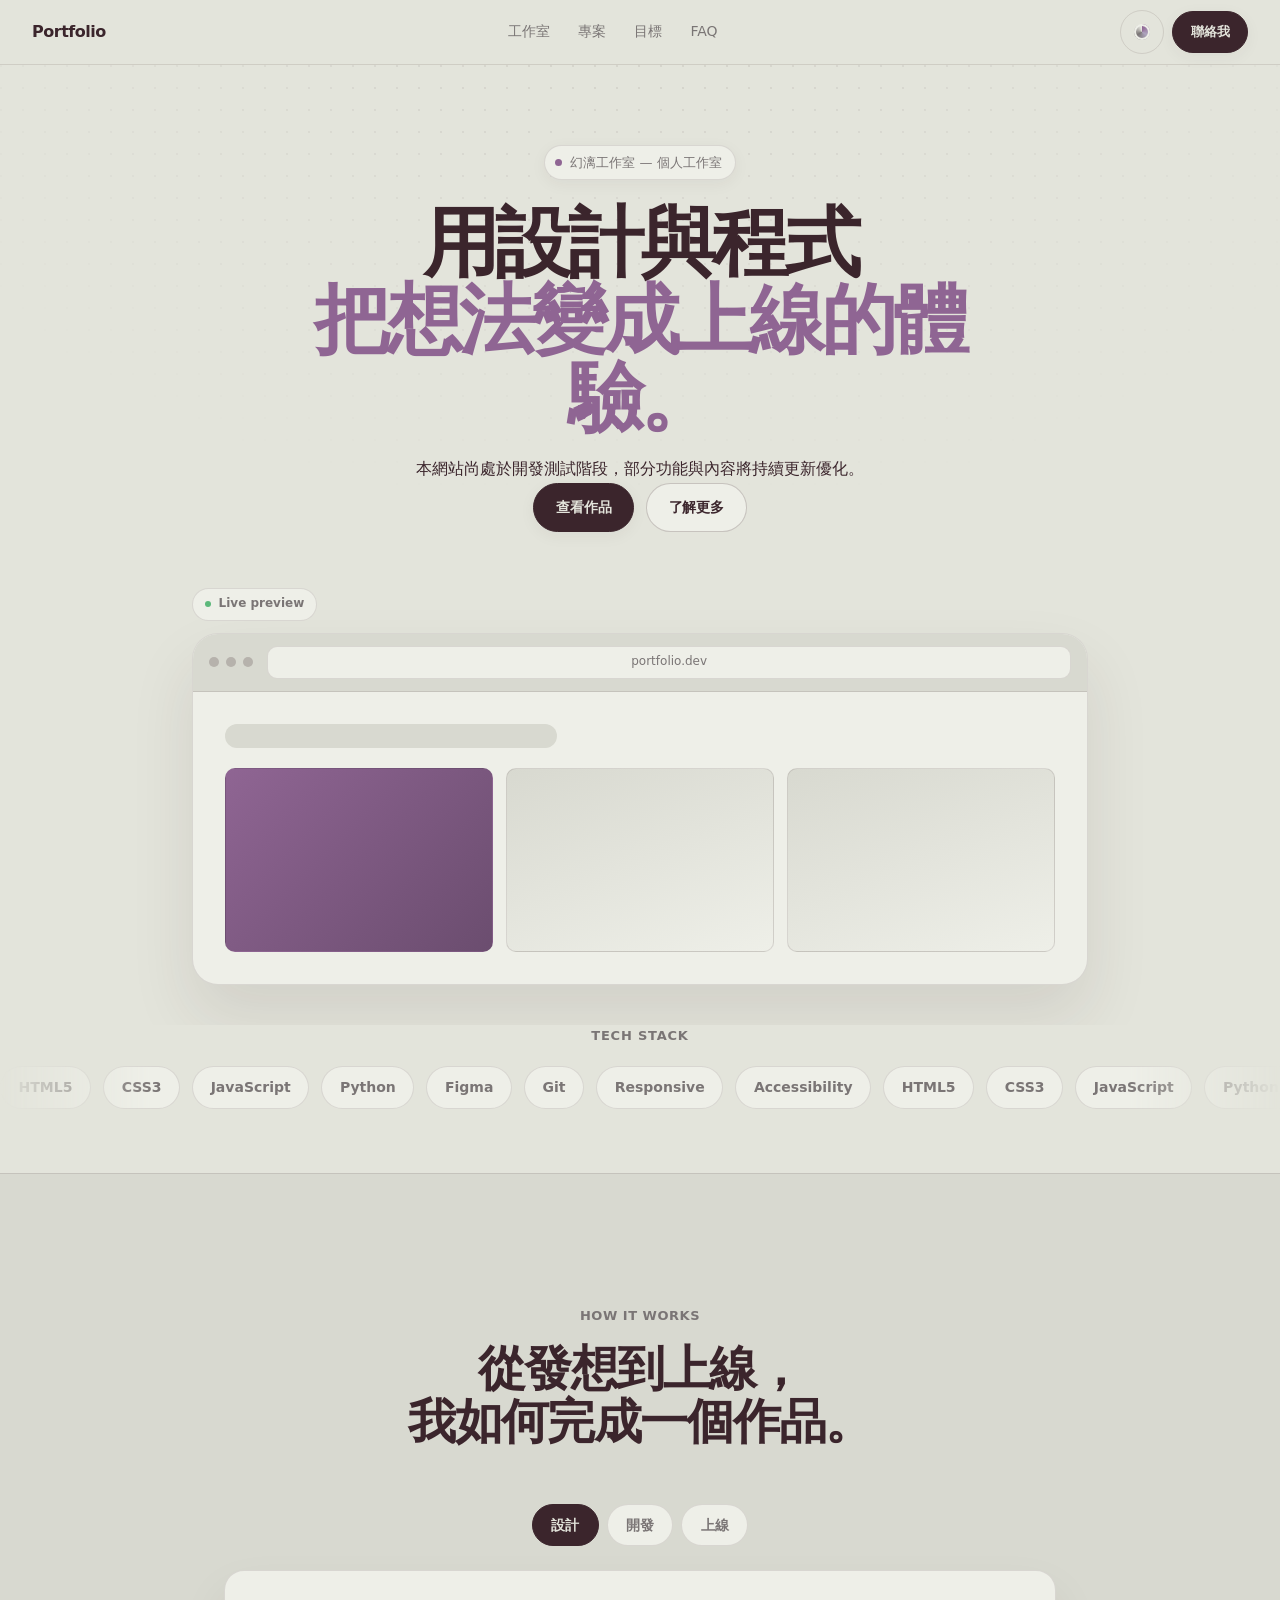
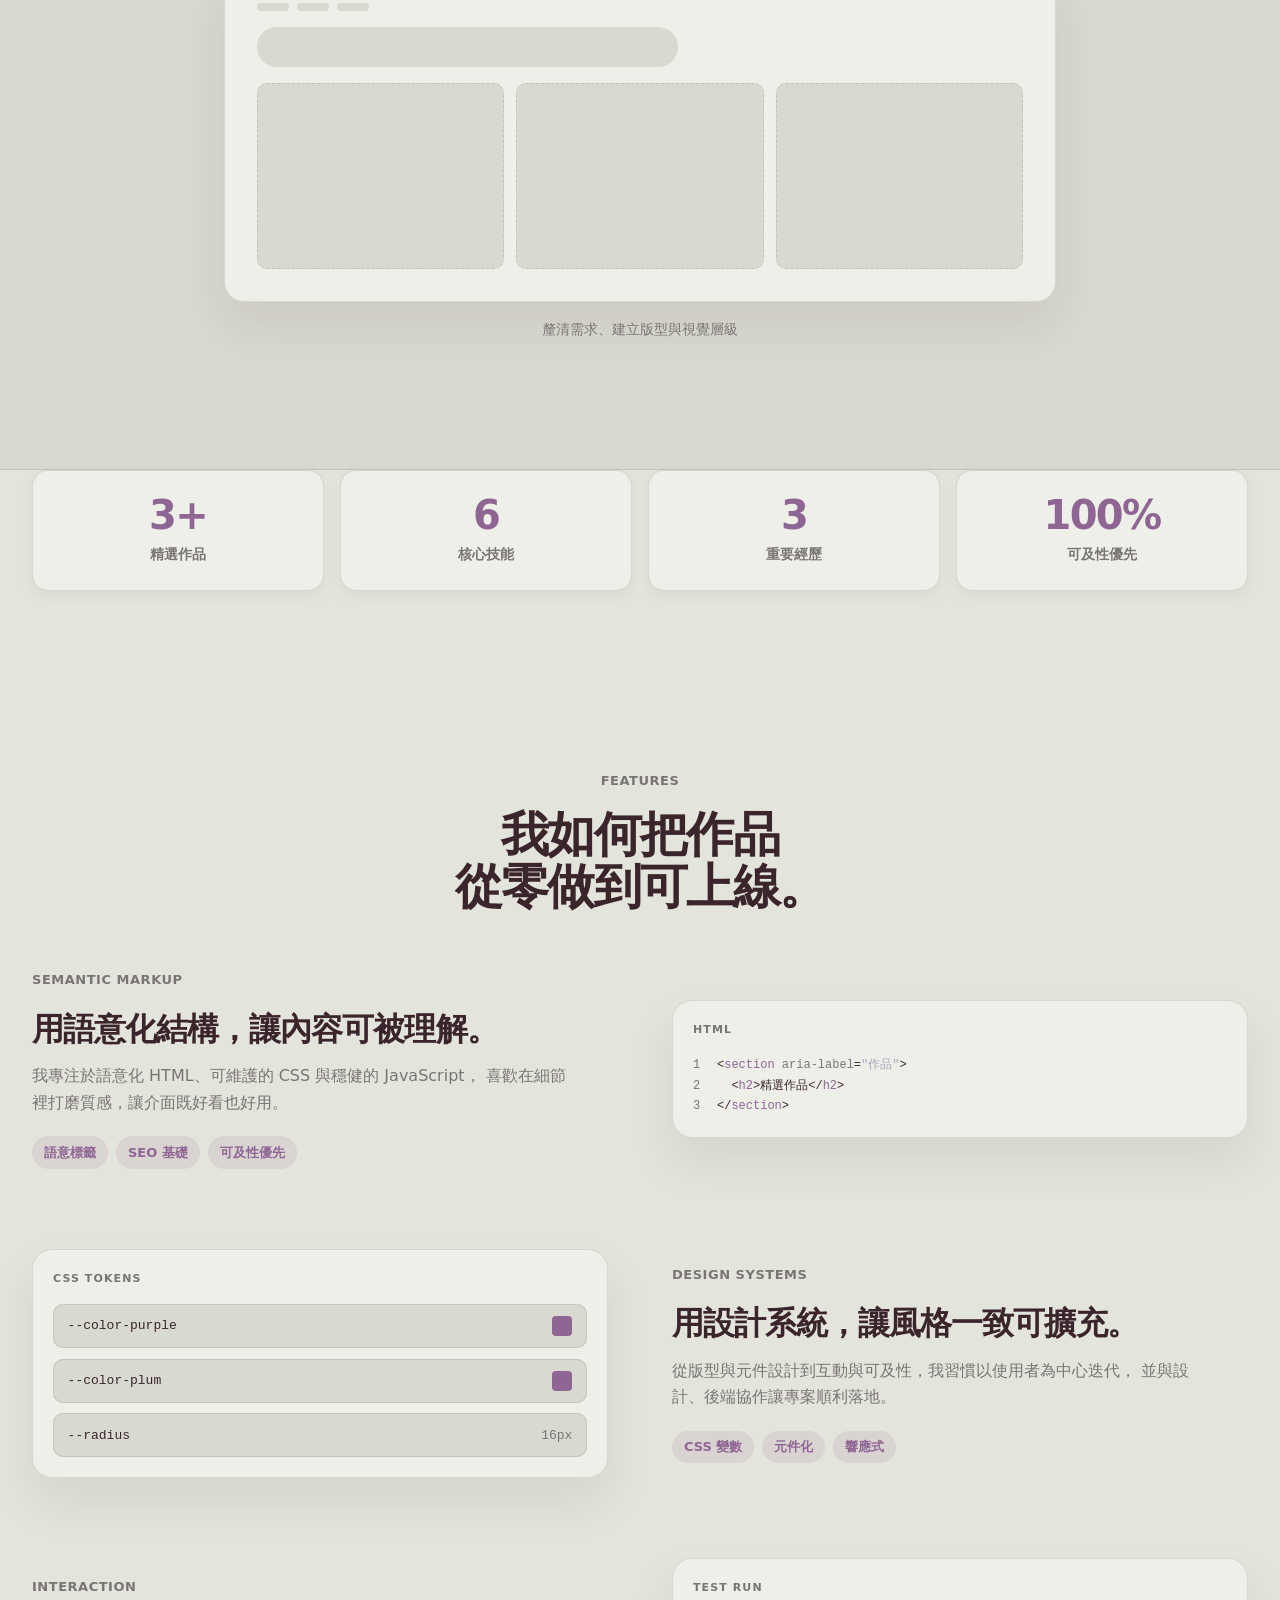
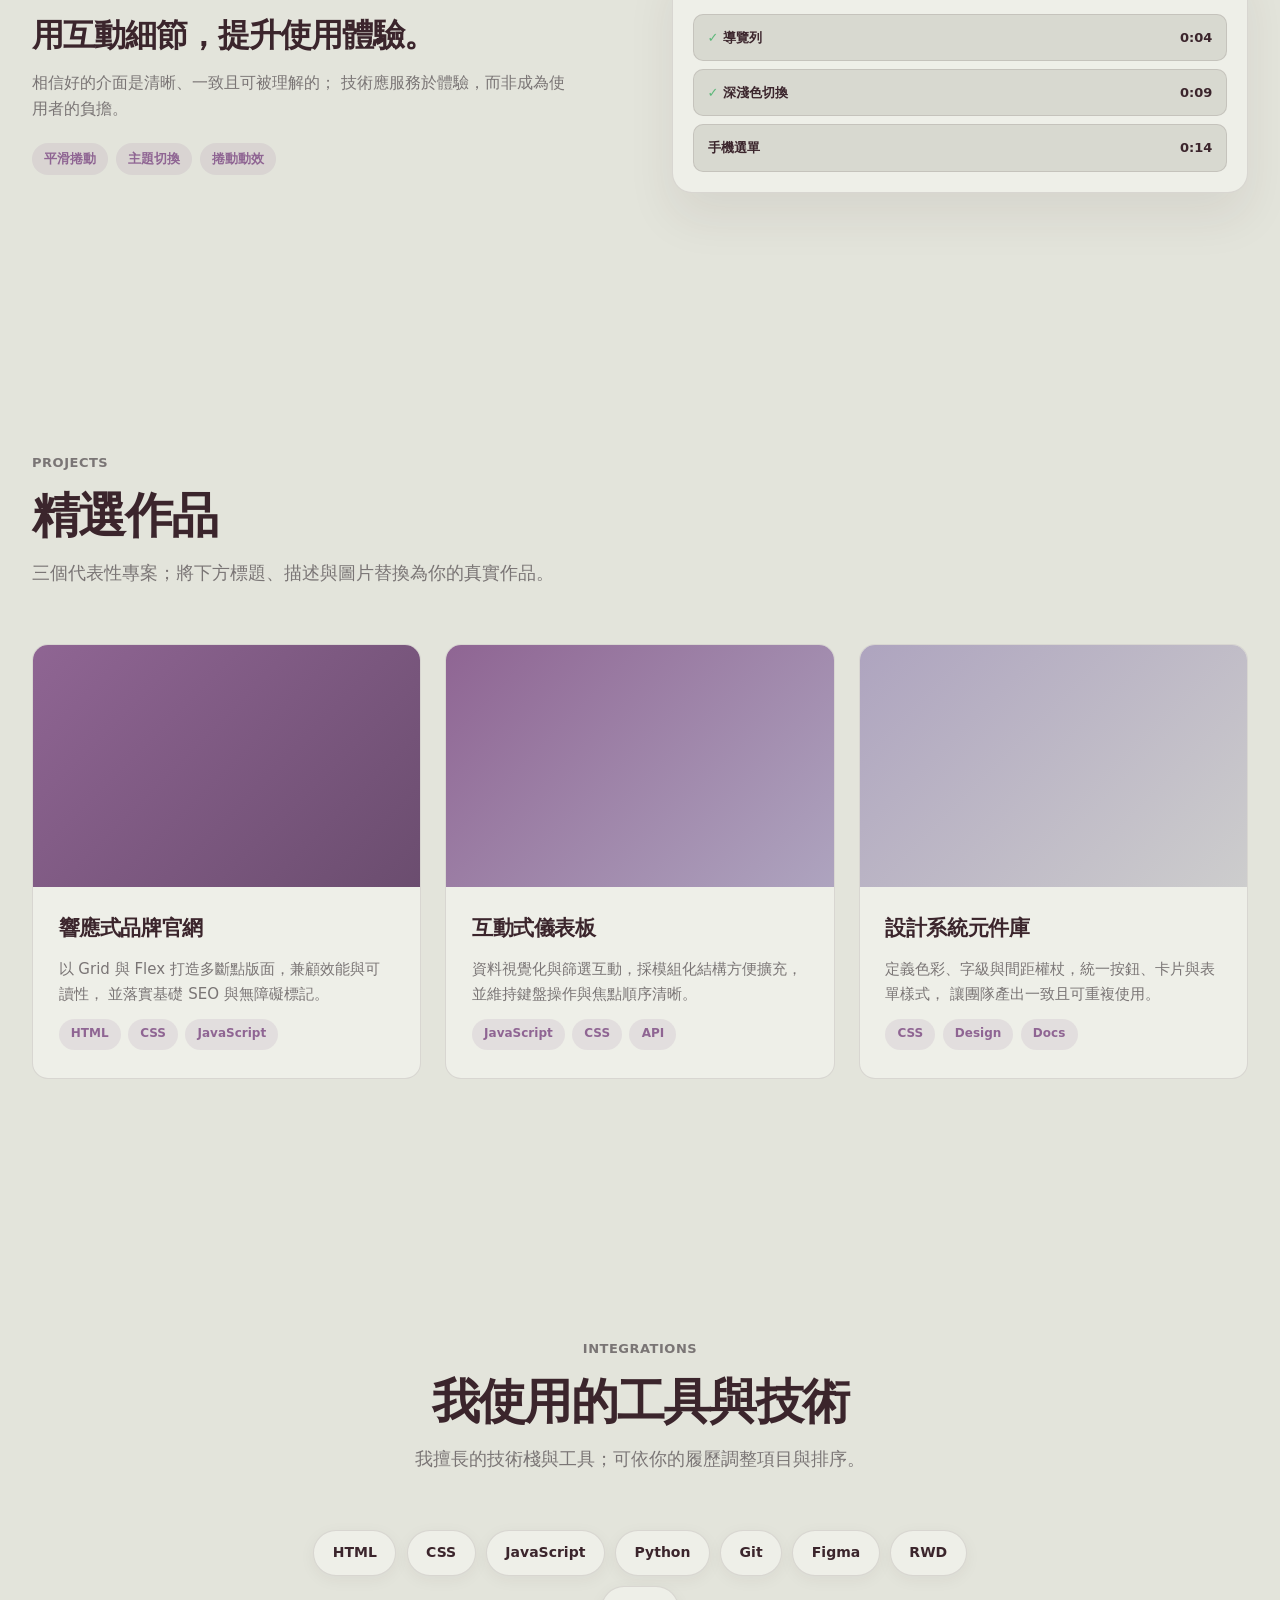
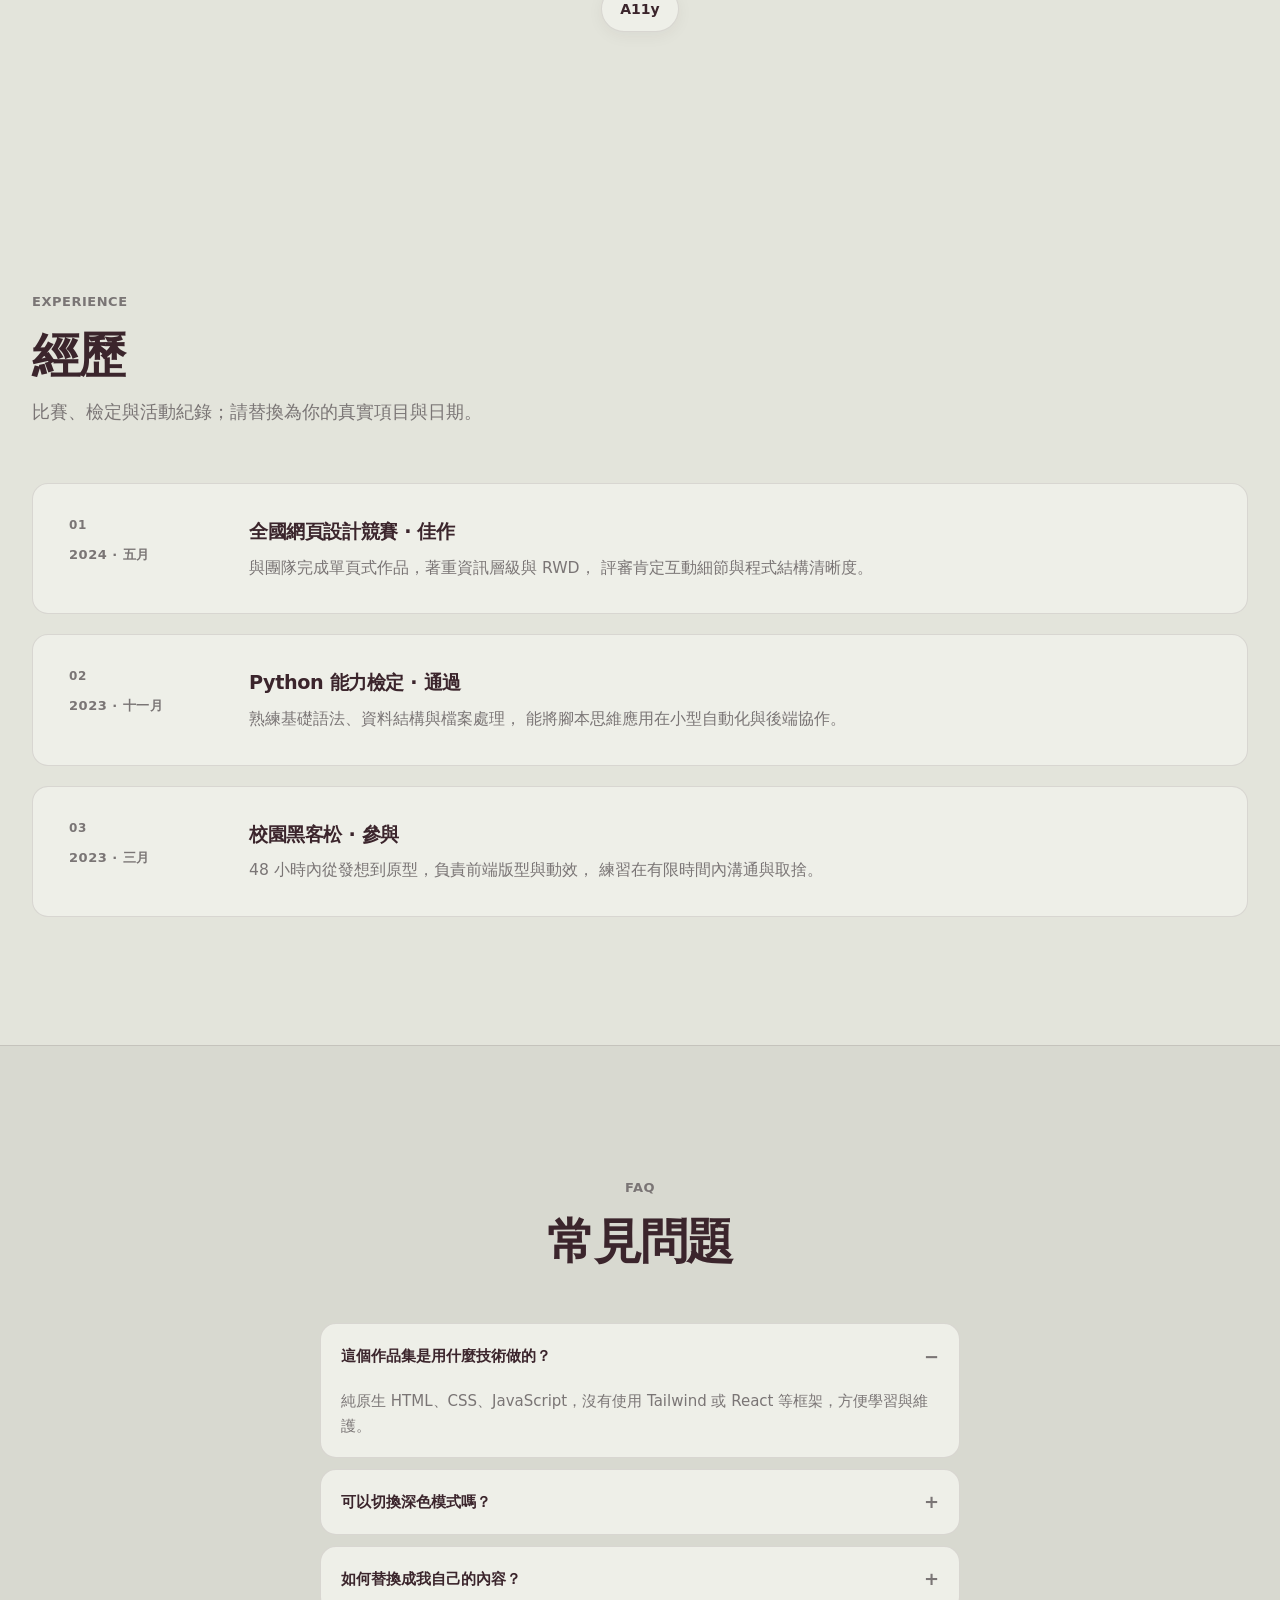
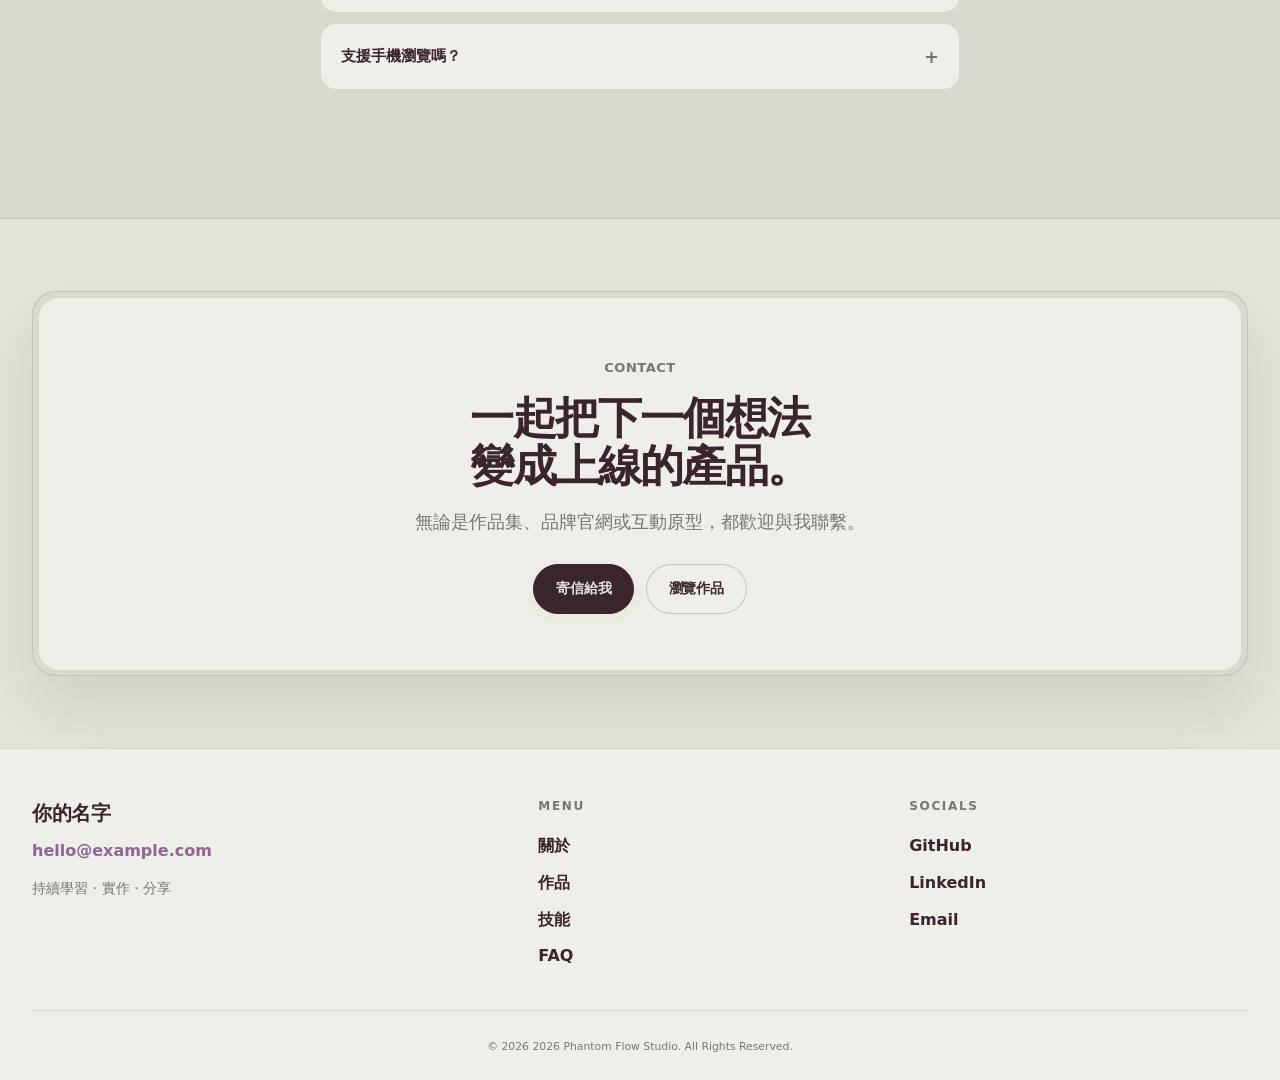
==== index.html @ db02dfab "Rename 網頁設計.html to index.html" ====
<!DOCTYPE html>
<html lang="zh-Hant">
  <head>
    <meta charset="UTF-8" />
    <meta name="viewport" content="width=device-width, initial-scale=1.0" />
    <meta
      name="description"
      content="幻漓工作室" />
    <title>幻漓工作室</title>
    <link rel="preconnect" href="https://fonts.googleapis.com" />
    <link rel="preconnect" href="https://fonts.gstatic.com" crossorigin />
    
    <link rel="stylesheet" href="style.css" />
    <script src="script.js" defer></script>
  </head>
  <body>
    <!-- 可替換：網站標題、導覽文案、各區塊內容與連結 -->

   

    <header class="site-header">
      <div class="header-inner">
        <a class="logo" href="#hero" aria-label="回到頁首">Portfolio</a>

        <button
          type="button"
          class="nav-toggle"
          id="nav-toggle"
          aria-expanded="false"
          aria-controls="site-nav"
          aria-label="開啟選單"
        >
          <span class="nav-toggle-bar" aria-hidden="true"></span>
          <span class="nav-toggle-bar" aria-hidden="true"></span>
        </button>

        <nav class="site-nav" id="site-nav" aria-label="主要導覽">
          <ul class="nav-list">
            <li><a href="#about">工作室</a></li>
            <li><a href="#projects">專案</a></li>
            <li><a href="#skills">目標</a></li>
            <li><a href="#faq">FAQ</a></li>
          </ul>
        </nav>

        <div class="header-actions">
          <button
            type="button"
            class="theme-toggle"
            id="theme-toggle"
            aria-label="切換淺色或深色主題"
          ></button>
          <a class="btn btn--primary btn--sm header-cta" href="#footer">聯絡我</a>
        </div>
      </div>
    </header>

    <main id="main">
      <!-- Hero：居中標題 + 全寬預覽框（minitap 風格） -->
      <section id="hero" class="hero section">
        <div class="hero-bg" aria-hidden="true"></div>
        <div class="container hero-stack">
          <div class="hero-copy reveal">
            <p class="badge">
              <span class="badge-dot" aria-hidden="true"></span>
              幻漓工作室 — 個人工作室
            </p>
            <h1 class="hero-title">
              用設計與程式<br />
              <span class="hero-title-accent">把想法變成上線的體驗。</span>
            </h1>
            <p></p>本網站尚處於開發測試階段，部分功能與內容將持續更新優化。</p>
            </p>
            <div class="hero-actions">
              <a class="btn btn--primary" href="#projects">查看作品</a>
              <a class="btn btn--secondary" href="#about">了解更多</a>
            </div>
          </div>

          <div class="hero-demo reveal">
            <div class="demo-chip">
              <span class="demo-chip__dot" aria-hidden="true"></span>
              Live preview
            </div>
            <div class="browser-frame browser-frame--hero">
              <div class="browser-frame__bar">
                <span></span><span></span><span></span>
                <div class="browser-frame__url">portfolio.dev</div>
              </div>
              <div class="browser-frame__body browser-frame__body--hero">
                <div class="mock-hero-bar"></div>
                <div class="mock-grid">
                  <div class="mock-card mock-card--accent"></div>
                  <div class="mock-card"></div>
                  <div class="mock-card"></div>
                </div>
              </div>
            </div>
          </div>
        </div>
      </section>

      <!-- Logo 跑馬燈 -->
      <section class="marquee section-marquee" aria-label="技術與工具">
        <div class="container">
          <p class="marquee-label">Tech stack</p>
        </div>
        <div class="marquee-viewport" aria-hidden="true">
          <ul class="marquee-track">
            <li>HTML5</li>
            <li>CSS3</li>
            <li>JavaScript</li>
            <li>Python</li>
            <li>Figma</li>
            <li>Git</li>
            <li>Responsive</li>
            <li>Accessibility</li>
            <li>HTML5</li>
            <li>CSS3</li>
            <li>JavaScript</li>
            <li>Python</li>
            <li>Figma</li>
            <li>Git</li>
            <li>Responsive</li>
            <li>Accessibility</li>
          </ul>
        </div>
      </section>

      <!-- How it works：Tab 切換 -->
      <section id="how" class="section section-how">
        <div class="container">
          <header class="section-header section-header--center reveal">
            <p class="section-label">How it works</p>
            <h2>從發想到上線，<br />我如何完成一個作品。</h2>
          </header>

          <div class="tabs reveal" role="tablist" aria-label="工作流程">
            <button
              type="button"
              class="tabs__btn is-active"
              role="tab"
              id="tab-design"
              aria-selected="true"
              aria-controls="panel-design"
              data-tab="design"
            >
              設計
            </button>
            <button
              type="button"
              class="tabs__btn"
              role="tab"
              id="tab-build"
              aria-selected="false"
              aria-controls="panel-build"
              data-tab="build"
            >
              開發
            </button>
            <button
              type="button"
              class="tabs__btn"
              role="tab"
              id="tab-ship"
              aria-selected="false"
              aria-controls="panel-ship"
              data-tab="ship"
            >
              上線
            </button>
          </div>

          <div class="tab-panels reveal">
            <article
              class="tab-panel is-active"
              role="tabpanel"
              id="panel-design"
              aria-labelledby="tab-design"
              data-panel="design"
            >
              <div class="tab-panel__frame">
                <div class="mock-wireframe">
                  <div class="mock-wireframe__row">
                    <span></span><span></span><span></span>
                  </div>
                  <div class="mock-wireframe__block mock-wireframe__block--lg"></div>
                  <div class="mock-wireframe__cols">
                    <div></div><div></div><div></div>
                  </div>
                </div>
              </div>
              <p class="tab-panel__caption">釐清需求、建立版型與視覺層級</p>
            </article>
            <article
              class="tab-panel"
              role="tabpanel"
              id="panel-build"
              aria-labelledby="tab-build"
              data-panel="build"
              hidden
            >
              <div class="tab-panel__frame">
                <div class="mock-code">
                  <p><span class="mock-code__n">1</span><span class="mock-code__k">const</span> app = document.querySelector(<span class="mock-code__s">'.app'</span>);</p>
                  <p><span class="mock-code__n">2</span>app.classList.add(<span class="mock-code__s">'is-ready'</span>);</p>
                  <p><span class="mock-code__n">3</span><span class="mock-code__c">// 語意化 HTML + 模組化 CSS</span></p>
                </div>
              </div>
              <p class="tab-panel__caption">原生 HTML / CSS / JS，結構清晰可維護</p>
            </article>
            <article
              class="tab-panel"
              role="tabpanel"
              id="panel-ship"
              aria-labelledby="tab-ship"
              data-panel="ship"
              hidden
            >
              <div class="tab-panel__frame">
                <div class="mock-status">
                  <div class="mock-status__row mock-status__row--ok">
                    <span>RWD 檢查</span><span>通過</span>
                  </div>
                  <div class="mock-status__row mock-status__row--ok">
                    <span>可及性</span><span>通過</span>
                  </div>
                  <div class="mock-status__row">
                    <span>部署</span><span>Ready</span>
                  </div>
                </div>
              </div>
              <p class="tab-panel__caption">測試、優化，交付可上線的版本</p>
            </article>
          </div>
        </div>
      </section>

      <!-- Stats -->
      <section class="stats section" aria-label="重點數據">
        <div class="container">
          <ul class="stats-grid">
            <li class="stat-item reveal">
              <span class="stat-value">3+</span>
              <span class="stat-label">精選作品</span>
            </li>
            <li class="stat-item reveal">
              <span class="stat-value">6</span>
              <span class="stat-label">核心技能</span>
            </li>
            <li class="stat-item reveal">
              <span class="stat-value">3</span>
              <span class="stat-label">重要經歷</span>
            </li>
            <li class="stat-item reveal">
              <span class="stat-value">100%</span>
              <span class="stat-label">可及性優先</span>
            </li>
          </ul>
        </div>
      </section>

      <!-- Features：左右交替展示（minitap product 區塊） -->
      <section id="about" class="section section-features">
        <div class="container">
          <header class="section-header section-header--center reveal">
            <p class="section-label">Features</p>
            <h2>我如何把作品<br />從零做到可上線。</h2>
          </header>

          <div class="showcase-list">
            <article class="showcase-row reveal">
              <div class="showcase-copy">
                <p class="showcase-label">Semantic markup</p>
                <h3>用語意化結構，讓內容可被理解。</h3>
                <p>
                  我專注於語意化 HTML、可維護的 CSS 與穩健的 JavaScript，
                  喜歡在細節裡打磨質感，讓介面既好看也好用。
                </p>
                <ul class="pill-list">
                  <li>語意標籤</li>
                  <li>SEO 基礎</li>
                  <li>可及性優先</li>
                </ul>
              </div>
              <div class="showcase-panel">
                <div class="panel-card">
                  <p class="panel-card__tag">HTML</p>
                  <div class="mock-code mock-code--sm">
                    <p><span class="mock-code__n">1</span>&lt;<span class="mock-code__k">section</span> <span class="mock-code__a">aria-label</span>=<span class="mock-code__s">"作品"</span>&gt;</p>
                    <p><span class="mock-code__n">2</span>&nbsp;&nbsp;&lt;<span class="mock-code__k">h2</span>&gt;精選作品&lt;/<span class="mock-code__k">h2</span>&gt;</p>
                    <p><span class="mock-code__n">3</span>&lt;/<span class="mock-code__k">section</span>&gt;</p>
                  </div>
                </div>
              </div>
            </article>

            <article class="showcase-row showcase-row--reverse reveal">
              <div class="showcase-copy">
                <p class="showcase-label">Design systems</p>
                <h3>用設計系統，讓風格一致可擴充。</h3>
                <p>
                  從版型與元件設計到互動與可及性，我習慣以使用者為中心迭代，
                  並與設計、後端協作讓專案順利落地。
                </p>
                <ul class="pill-list">
                  <li>CSS 變數</li>
                  <li>元件化</li>
                  <li>響應式</li>
                </ul>
              </div>
              <div class="showcase-panel">
                <div class="panel-card">
                  <p class="panel-card__tag">CSS tokens</p>
                  <div class="mock-tokens">
                    <div><span>--color-purple</span><i></i></div>
                    <div><span>--color-plum</span><i></i></div>
                    <div><span>--radius</span><span class="mock-tokens__val">16px</span></div>
                  </div>
                </div>
              </div>
            </article>

            <article class="showcase-row reveal">
              <div class="showcase-copy">
                <p class="showcase-label">Interaction</p>
                <h3>用互動細節，提升使用體驗。</h3>
                <p>
                  相信好的介面是清晰、一致且可被理解的；
                  技術應服務於體驗，而非成為使用者的負擔。
                </p>
                <ul class="pill-list">
                  <li>平滑捲動</li>
                  <li>主題切換</li>
                  <li>捲動動效</li>
                </ul>
              </div>
              <div class="showcase-panel">
                <div class="panel-card">
                  <p class="panel-card__tag">Test run</p>
                  <div class="mock-checklist">
                    <div class="mock-checklist__item mock-checklist__item--ok">
                      <span>導覽列</span><span>0:04</span>
                    </div>
                    <div class="mock-checklist__item mock-checklist__item--ok">
                      <span>深淺色切換</span><span>0:09</span>
                    </div>
                    <div class="mock-checklist__item">
                      <span>手機選單</span><span>0:14</span>
                    </div>
                  </div>
                </div>
              </div>
            </article>
          </div>
        </div>
      </section>

      <!-- Projects -->
      <section id="projects" class="section section-projects">
        <div class="container">
          <header class="section-header reveal">
            <p class="section-label">Projects</p>
            <h2>精選作品</h2>
            <p class="section-lead">
              三個代表性專案；將下方標題、描述與圖片替換為你的真實作品。
            </p>
          </header>

          <div class="projects-grid">
            <article class="project-card reveal">
              <div class="project-thumb" role="img" aria-label="作品一預覽圖佔位"></div>
              <div class="project-body">
                <h3>響應式品牌官網</h3>
                <p>
                  以 Grid 與 Flex 打造多斷點版面，兼顧效能與可讀性，
                  並落實基礎 SEO 與無障礙標記。
                </p>
                <ul class="tags" aria-label="使用技術">
                  <li>HTML</li>
                  <li>CSS</li>
                  <li>JavaScript</li>
                </ul>
              </div>
            </article>

            <article class="project-card reveal">
              <div class="project-thumb project-thumb--alt" role="img" aria-label="作品二預覽圖佔位"></div>
              <div class="project-body">
                <h3>互動式儀表板</h3>
                <p>
                  資料視覺化與篩選互動，採模組化結構方便擴充，
                  並維持鍵盤操作與焦點順序清晰。
                </p>
                <ul class="tags" aria-label="使用技術">
                  <li>JavaScript</li>
                  <li>CSS</li>
                  <li>API</li>
                </ul>
              </div>
            </article>

            <article class="project-card reveal">
              <div class="project-thumb project-thumb--alt2" role="img" aria-label="作品三預覽圖佔位"></div>
              <div class="project-body">
                <h3>設計系統元件庫</h3>
                <p>
                  定義色彩、字級與間距權杖，統一按鈕、卡片與表單樣式，
                  讓團隊產出一致且可重複使用。
                </p>
                <ul class="tags" aria-label="使用技術">
                  <li>CSS</li>
                  <li>Design</li>
                  <li>Docs</li>
                </ul>
              </div>
            </article>
          </div>
        </div>
      </section>

      <!-- Skills：整合標籤牆 -->
      <section id="skills" class="section section-skills">
        <div class="container">
          <header class="section-header section-header--center reveal">
            <p class="section-label">Integrations</p>
            <h2>我使用的工具與技術</h2>
            <p class="section-lead">
              我擅長的技術棧與工具；可依你的履歷調整項目與排序。
            </p>
          </header>
          <ul class="integration-grid reveal">
            <li>HTML</li>
            <li>CSS</li>
            <li>JavaScript</li>
            <li>Python</li>
            <li>Git</li>
            <li>Figma</li>
            <li>RWD</li>
            <li>A11y</li>
          </ul>
        </div>
      </section>

      <!-- Experience -->
      <section id="experience" class="section section-experience">
        <div class="container">
          <header class="section-header reveal">
            <p class="section-label">Experience</p>
            <h2>經歷</h2>
            <p class="section-lead">
              比賽、檢定與活動紀錄；請替換為你的真實項目與日期。
            </p>
          </header>
          <ul class="experience-list">
            <li class="experience-item reveal">
              <div class="experience-item__meta">
                <span class="experience-index" aria-hidden="true">01</span>
                <time class="timeline-date" datetime="2024-05">2024 · 五月</time>
              </div>
              <div class="experience-item__body">
                <h3>全國網頁設計競賽 · 佳作</h3>
                <p>
                  與團隊完成單頁式作品，著重資訊層級與 RWD，
                  評審肯定互動細節與程式結構清晰度。
                </p>
              </div>
            </li>
            <li class="experience-item reveal">
              <div class="experience-item__meta">
                <span class="experience-index" aria-hidden="true">02</span>
                <time class="timeline-date" datetime="2023-11">2023 · 十一月</time>
              </div>
              <div class="experience-item__body">
                <h3>Python 能力檢定 · 通過</h3>
                <p>
                  熟練基礎語法、資料結構與檔案處理，
                  能將腳本思維應用在小型自動化與後端協作。
                </p>
              </div>
            </li>
            <li class="experience-item reveal">
              <div class="experience-item__meta">
                <span class="experience-index" aria-hidden="true">03</span>
                <time class="timeline-date" datetime="2023-03">2023 · 三月</time>
              </div>
              <div class="experience-item__body">
                <h3>校園黑客松 · 參與</h3>
                <p>
                  48 小時內從發想到原型，負責前端版型與動效，
                  練習在有限時間內溝通與取捨。
                </p>
              </div>
            </li>
          </ul>
        </div>
      </section>

      <!-- FAQ -->
      <section id="faq" class="section section-faq">
        <div class="container">
          <header class="section-header section-header--center reveal">
            <p class="section-label">FAQ</p>
            <h2>常見問題</h2>
          </header>
          <div class="faq-list reveal">
            <details class="faq-item" open>
              <summary>這個作品集是用什麼技術做的？</summary>
              <p>純原生 HTML、CSS、JavaScript，沒有使用 Tailwind 或 React 等框架，方便學習與維護。</p>
            </details>
            <details class="faq-item">
              <summary>可以切換深色模式嗎？</summary>
              <p>可以。點右上角的主題切換按鈕，或在不同裝置上依照系統偏好顯示。</p>
            </details>
            <details class="faq-item">
              <summary>如何替換成我自己的內容？</summary>
              <p>主要修改 index.html 裡的文字與連結；配色在 style.css 最上方的 CSS 變數區調整。</p>
            </details>
            <details class="faq-item">
              <summary>支援手機瀏覽嗎？</summary>
              <p>支援。全站採響應式設計，導覽列在手機上會收合為選單。</p>
            </details>
          </div>
        </div>
      </section>

      <!-- CTA -->
      <section class="cta-banner section" aria-label="行動呼籲">
        <div class="container">
          <div class="cta-frame reveal">
            <div class="cta-frame__inner">
              <p class="section-label">Contact</p>
              <h2>一起把下一個想法<br />變成上線的產品。</h2>
              <p class="section-lead">
                無論是作品集、品牌官網或互動原型，都歡迎與我聯繫。
              </p>
              <div class="cta-banner__actions">
                <a class="btn btn--primary" href="mailto:hello@example.com">寄信給我</a>
                <a class="btn btn--secondary" href="#projects">瀏覽作品</a>
              </div>
            </div>
          </div>
        </div>
      </section>
    </main>

    <footer id="footer" class="site-footer">
      <div class="container footer-grid reveal">
        <div class="footer-brand">
          <p class="footer-name">你的名字</p>
          <a class="footer-email" href="mailto:hello@example.com">hello@example.com</a>
          <p class="footer-tagline">持續學習 · 實作 · 分享</p>
        </div>

        <nav class="footer-nav" aria-label="頁尾導覽">
          <p class="footer-nav__title">Menu</p>
          <ul>
            <li><a href="#about">關於</a></li>
            <li><a href="#projects">作品</a></li>
            <li><a href="#skills">技能</a></li>
            <li><a href="#faq">FAQ</a></li>
          </ul>
        </nav>

        <div class="footer-social">
          <p class="footer-nav__title">Socials</p>
          <ul class="social-list" aria-label="社群連結">
            <li>
              <a href="https://github.com/" rel="noopener noreferrer" target="_blank">GitHub</a>
            </li>
            <li>
              <a href="https://www.linkedin.com/" rel="noopener noreferrer" target="_blank">LinkedIn</a>
            </li>
            <li>
              <a href="mailto:hello@example.com">Email</a>
            </li>
          </ul>
        </div>
      </div>
      <div class="container footer-bottom">
        <p class="copyright">
          <small>&copy; <span id="year"></span> 2026 Phantom Flow Studio. All Rights Reserved.</small>
        </p>
      </div>
    </footer>
  </body>
</html>
---- style.css ----
/* ===== CSS variables (themes) ===== */
/* Layout: minitap-style · Palette: #e3e4db · #cdcdcd · #aea4bf · #8f6593 · #3b252c */
:root {
    color-scheme: light;
    --color-cream: #e3e4db;
    --color-gray: #cdcdcd;
    --color-lavender: #aea4bf;
    --color-purple: #8f6593;
    --color-plum: #3b252c;
    --bg: var(--color-cream);
    --bg-elevated: #eeefe8;
    --bg-soft: #d8d9d0;
    --text: var(--color-plum);
    --text-muted: #7a7575;
    --accent: var(--color-purple);
    --accent-secondary: var(--color-lavender);
    --accent-soft: rgba(143, 101, 147, 0.12);
    --accent-secondary-soft: rgba(174, 164, 191, 0.14);
    --btn-primary-bg: var(--color-plum);
    --btn-primary-text: var(--color-cream);
    --border: rgba(59, 37, 44, 0.12);
    --color-border-strong: rgba(59, 37, 44, 0.22);
    --shadow: 0 24px 48px rgba(59, 37, 44, 0.08);
    --shadow-sm: 0 4px 16px rgba(59, 37, 44, 0.05);
    --shadow-lg: 0 32px 64px rgba(59, 37, 44, 0.1);
    --header-bg: rgba(227, 228, 219, 0.85);
    --dot-color: rgba(59, 37, 44, 0.08);
    --thumb-1: linear-gradient(135deg, #8f6593 0%, #6b4d6f 100%);
    --thumb-2: linear-gradient(135deg, #8f6593 0%, #aea4bf 100%);
    --thumb-3: linear-gradient(135deg, #aea4bf 0%, #cdcdcd 100%);
    --radius: 16px;
    --radius-sm: 10px;
    --radius-pill: 999px;
    --font-sans: "Inter", system-ui, -apple-system, "Segoe UI", Roboto,
      "Helvetica Neue", Arial, sans-serif;
    --transition: 0.2s ease;
    --nav-height: 4rem;
    --section-gap: clamp(5rem, 10vw, 8rem);
  }
  
  html[data-theme="dark"] {
    color-scheme: dark;
    --bg: var(--color-plum);
    --bg-elevated: #4a3239;
    --bg-soft: #332028;
    --text: var(--color-cream);
    --text-muted: var(--color-gray);
    --accent: var(--color-purple);
    --accent-secondary: var(--color-lavender);
    --accent-soft: rgba(143, 101, 147, 0.16);
    --accent-secondary-soft: rgba(174, 164, 191, 0.14);
    --btn-primary-bg: var(--color-purple);
    --btn-primary-text: var(--color-cream);
    --border: rgba(227, 228, 219, 0.14);
    --color-border-strong: rgba(227, 228, 219, 0.24);
    --shadow: 0 24px 48px rgba(0, 0, 0, 0.28);
    --shadow-sm: 0 4px 16px rgba(0, 0, 0, 0.18);
    --shadow-lg: 0 32px 64px rgba(0, 0, 0, 0.36);
    --header-bg: rgba(59, 37, 44, 0.82);
    --dot-color: rgba(227, 228, 219, 0.06);
    --thumb-1: linear-gradient(135deg, #8f6593 0%, #6b4d6f 100%);
    --thumb-2: linear-gradient(135deg, #8f6593 0%, #aea4bf 100%);
    --thumb-3: linear-gradient(135deg, #aea4bf 0%, #cdcdcd 100%);
  }
  
  /* ===== Reset & base ===== */
  *,
  *::before,
  *::after {
    box-sizing: border-box;
  }
  
  * {
    margin: 0;
  }
  
  html {
    scroll-behavior: smooth;
  }
  
  @media (prefers-reduced-motion: reduce) {
    html {
      scroll-behavior: auto;
    }
  
    *,
    *::before,
    *::after {
      animation-duration: 0.01ms !important;
      animation-iteration-count: 1 !important;
      transition-duration: 0.01ms !important;
    }
  
    .reveal {
      opacity: 1 !important;
      transform: none !important;
    }
  }
  
  body {
    font-family: var(--font-sans);
    font-size: 1rem;
    line-height: 1.65;
    color: var(--text);
    background-color: var(--bg);
    min-height: 100vh;
    -webkit-font-smoothing: antialiased;
  }
  
  img {
    max-width: 100%;
    display: block;
  }
  
  a {
    color: inherit;
    text-decoration: none;
    transition: color var(--transition), opacity var(--transition),
      transform var(--transition), background var(--transition),
      border-color var(--transition);
  }
  
  ul {
    list-style: none;
    padding: 0;
  }
  
  button {
    font: inherit;
    cursor: pointer;
    border: none;
    background: none;
    color: inherit;
  }
  
  :focus-visible {
    outline: 2px solid var(--accent);
    outline-offset: 3px;
  }
  
  .skip-link {
    position: absolute;
    left: 1rem;
    top: -100%;
    padding: 0.5rem 1rem;
    background: var(--text);
    color: var(--bg-elevated);
    font-weight: 600;
    border-radius: var(--radius-sm);
    z-index: 1000;
    transition: top var(--transition);
  }
  
  .skip-link:focus {
    top: 1rem;
  }
  
  /* ===== Layout ===== */
  .container {
    width: min(100% - 2.5rem, 76rem);
    margin-inline: auto;
  }
  
  .section {
    padding-block: var(--section-gap);
  }
  
  .section-header {
    max-width: 42rem;
    margin-bottom: clamp(2.5rem, 5vw, 3.5rem);
  }
  
  .section-header--center {
    margin-inline: auto;
    text-align: center;
  }
  
  .section-label {
    display: inline-block;
    font-size: 0.8125rem;
    font-weight: 600;
    letter-spacing: 0.04em;
    text-transform: uppercase;
    color: var(--text-muted);
    margin-bottom: 1rem;
  }
  
  .section-header h2 {
    font-size: clamp(2rem, 5vw, 3rem);
    font-weight: 700;
    letter-spacing: -0.035em;
    line-height: 1.1;
    margin-bottom: 1rem;
  }
  
  .section-lead {
    color: var(--text-muted);
    font-size: clamp(1rem, 2vw, 1.125rem);
    max-width: 36rem;
  }
  
  .section-header--center .section-lead {
    margin-inline: auto;
  }
  
  /* ===== Buttons ===== */
  .btn {
    display: inline-flex;
    align-items: center;
    justify-content: center;
    gap: 0.5rem;
    padding: 0.75rem 1.35rem;
    font-size: 0.875rem;
    font-weight: 600;
    border-radius: var(--radius-pill);
    border: 1px solid transparent;
    white-space: nowrap;
    letter-spacing: -0.01em;
  }
  
  .btn--primary {
    background: var(--btn-primary-bg);
    color: var(--btn-primary-text);
    border-color: var(--btn-primary-bg);
    box-shadow: var(--shadow-sm);
  }
  
  .btn--primary:hover {
    opacity: 0.88;
    transform: translateY(-1px);
  }
  
  .btn--secondary {
    background: var(--bg-elevated);
    color: var(--text);
    border-color: var(--color-border-strong);
  }
  
  .btn--secondary:hover {
    border-color: var(--text);
    transform: translateY(-1px);
  }
  
  .btn--sm {
    padding: 0.55rem 1.1rem;
    font-size: 0.8125rem;
  }
  
  /* ===== Header & nav ===== */
  .site-header {
    position: sticky;
    top: 0;
    z-index: 100;
    background: var(--header-bg);
    backdrop-filter: blur(16px);
    -webkit-backdrop-filter: blur(16px);
    border-bottom: 1px solid var(--border);
  }
  
  .header-inner {
    display: flex;
    align-items: center;
    justify-content: space-between;
    gap: 1rem;
    width: min(100% - 2.5rem, 76rem);
    margin-inline: auto;
    min-height: var(--nav-height);
  }
  
  .logo {
    font-weight: 700;
    font-size: 1rem;
    letter-spacing: -0.03em;
    color: var(--text);
    flex-shrink: 0;
  }
  
  .logo:hover {
    opacity: 0.7;
  }
  
  .header-actions {
    display: flex;
    align-items: center;
    gap: 0.5rem;
    flex-shrink: 0;
  }
  
  .header-cta {
    display: none;
  }
  
  .nav-toggle {
    display: flex;
    flex-direction: column;
    justify-content: center;
    gap: 6px;
    width: 2.75rem;
    height: 2.75rem;
    padding: 0.5rem;
    border-radius: var(--radius-sm);
    margin-left: auto;
  }
  
  .nav-toggle:hover {
    background: var(--accent-soft);
  }
  
  .nav-toggle-bar {
    display: block;
    height: 2px;
    width: 100%;
    background: var(--text);
    border-radius: 1px;
    transition: transform var(--transition), opacity var(--transition);
  }
  
  .site-header.is-open .nav-toggle-bar:first-child {
    transform: translateY(4px) rotate(45deg);
  }
  
  .site-header.is-open .nav-toggle-bar:last-child {
    transform: translateY(-4px) rotate(-45deg);
  }
  
  .site-nav {
    position: fixed;
    inset: var(--nav-height) 0 auto 0;
    background: var(--bg-elevated);
    border-bottom: 1px solid var(--border);
    padding: 1.25rem 1.5rem 1.5rem;
    transform: translateY(-100%);
    opacity: 0;
    visibility: hidden;
    transition: transform var(--transition), opacity var(--transition),
      visibility var(--transition);
    box-shadow: var(--shadow);
  }
  
  .site-header.is-open .site-nav {
    transform: translateY(0);
    opacity: 1;
    visibility: visible;
  }
  
  .nav-list {
    display: flex;
    flex-direction: column;
    gap: 0.25rem;
  }
  
  .nav-list a {
    display: block;
    padding: 0.5rem 0.75rem;
    border-radius: var(--radius-sm);
    color: var(--text-muted);
    font-weight: 500;
    font-size: 0.875rem;
  }
  
  .nav-list a:hover {
    background: var(--bg-soft);
    color: var(--text);
  }
  
  .theme-toggle {
    flex-shrink: 0;
    width: 2.75rem;
    height: 2.75rem;
    border-radius: 50%;
    border: 1px solid var(--border);
    display: grid;
    place-items: center;
    transition: background var(--transition), border-color var(--transition),
      transform var(--transition);
  }
  
  .theme-toggle::before {
    content: "";
    width: 1rem;
    height: 1rem;
    border-radius: 50%;
    background: conic-gradient(
      var(--accent) 0deg,
      var(--accent-secondary) 120deg,
      var(--text-muted) 240deg,
      var(--bg-elevated) 360deg
    );
    box-shadow: inset 0 0 0 2px var(--bg-elevated);
  }
  
  .theme-toggle:hover {
    background: var(--accent-soft);
    transform: scale(1.05);
  }
  
  @media (min-width: 768px) {
    .nav-toggle {
      display: none;
    }
  
    .header-cta {
      display: inline-flex;
    }
  
    .site-nav {
      position: static;
      inset: auto;
      padding: 0;
      transform: none;
      opacity: 1;
      visibility: visible;
      background: transparent;
      border: none;
      box-shadow: none;
      flex: 1;
      display: flex;
      justify-content: center;
    }
  
    .nav-list {
      flex-direction: row;
      flex-wrap: wrap;
      justify-content: center;
      gap: 0.25rem;
    }
  
    .nav-list a:hover {
      transform: translateY(-1px);
    }
  
    .header-inner {
      display: grid;
      grid-template-columns: auto 1fr auto;
      align-items: center;
    }
  }
  
  /* ===== Hero (minitap: centered + full demo) ===== */
  .hero {
    position: relative;
    padding-block: clamp(3rem, 9vw, 5rem) clamp(2rem, 5vw, 2.5rem);
    overflow: hidden;
  }
  
  .hero-bg {
    position: absolute;
    inset: 0;
    background-image: radial-gradient(
      circle at 1px 1px,
      var(--dot-color) 1px,
      transparent 0
    );
    background-size: 22px 22px;
    mask-image: radial-gradient(ellipse 90% 80% at 50% -10%, black 15%, transparent 72%);
    -webkit-mask-image: radial-gradient(
      ellipse 90% 80% at 50% -10%,
      black 15%,
      transparent 72%
    );
    pointer-events: none;
  }
  
  .hero-stack {
    position: relative;
    z-index: 1;
    display: flex;
    flex-direction: column;
    align-items: center;
    gap: clamp(2.5rem, 6vw, 3.5rem);
  }
  
  .hero-copy {
    max-width: 46rem;
    text-align: center;
  }
  
  .badge {
    display: inline-flex;
    align-items: center;
    gap: 0.5rem;
    padding: 0.35rem 0.85rem 0.35rem 0.65rem;
    margin-bottom: 1.5rem;
    font-size: 0.8125rem;
    font-weight: 500;
    color: var(--text-muted);
    background: var(--bg-elevated);
    border: 1px solid var(--border);
    border-radius: var(--radius-pill);
    box-shadow: var(--shadow-sm);
  }
  
  .badge-dot {
    width: 0.45rem;
    height: 0.45rem;
    border-radius: 50%;
    background: var(--accent);
    flex-shrink: 0;
  }
  
  .hero-title {
    font-size: clamp(2.75rem, 8vw, 4.75rem);
    font-weight: 700;
    letter-spacing: -0.048em;
    line-height: 1.02;
    margin-bottom: 1.25rem;
  }
  
  .hero-title-accent {
    color: var(--accent);
  }
  
  .hero-slogan {
    font-size: clamp(1.05rem, 2vw, 1.15rem);
    color: var(--text-muted);
    margin-inline: auto;
    margin-bottom: 2rem;
    max-width: 34rem;
    line-height: 1.75;
  }
  
  .hero-actions {
    display: flex;
    flex-wrap: wrap;
    gap: 0.75rem;
    justify-content: center;
  }
  
  .hero-demo {
    width: min(100%, 56rem);
  }
  
  .demo-chip {
    display: inline-flex;
    align-items: center;
    gap: 0.45rem;
    margin-bottom: 0.75rem;
    padding: 0.35rem 0.75rem;
    font-size: 0.75rem;
    font-weight: 600;
    color: var(--text-muted);
    background: var(--bg-elevated);
    border: 1px solid var(--border);
    border-radius: var(--radius-pill);
  }
  
  .demo-chip__dot {
    width: 0.4rem;
    height: 0.4rem;
    border-radius: 50%;
    background: #5cb87a;
  }
  
  .browser-frame {
    border: 1px solid var(--border);
    border-radius: calc(var(--radius) + 6px);
    background: var(--bg-elevated);
    box-shadow: var(--shadow-lg);
    overflow: hidden;
  }
  
  .browser-frame--hero {
    border-radius: calc(var(--radius) + 10px);
  }
  
  .browser-frame__bar {
    display: flex;
    align-items: center;
    gap: 0.4rem;
    padding: 0.75rem 1rem;
    border-bottom: 1px solid var(--border);
    background: var(--bg-soft);
  }
  
  .browser-frame__bar span {
    width: 0.65rem;
    height: 0.65rem;
    border-radius: 50%;
    background: var(--color-border-strong);
  }
  
  .browser-frame__url {
    flex: 1;
    margin-left: 0.5rem;
    padding: 0.35rem 0.75rem;
    font-size: 0.75rem;
    color: var(--text-muted);
    background: var(--bg-elevated);
    border: 1px solid var(--border);
    border-radius: var(--radius-sm);
    text-align: center;
  }
  
  .browser-frame__body--hero {
    padding: clamp(1.25rem, 3vw, 2rem);
    min-height: 14rem;
  }
  
  .mock-hero-bar {
    height: 1.5rem;
    width: 40%;
    border-radius: var(--radius-pill);
    background: var(--bg-soft);
    margin-bottom: 1.25rem;
  }
  
  .mock-grid {
    display: grid;
    grid-template-columns: repeat(3, 1fr);
    gap: 0.85rem;
  }
  
  .mock-card {
    aspect-ratio: 16 / 11;
    border-radius: var(--radius-sm);
    border: 1px solid var(--border);
    background: linear-gradient(160deg, var(--bg-soft), var(--bg-elevated));
  }
  
  .mock-card--accent {
    background: var(--thumb-1);
    border-color: transparent;
  }
  
  /* ===== Marquee ===== */
  .section-marquee {
    padding-block: 0 clamp(2.5rem, 6vw, 4rem);
  }
  
  .marquee-label {
    text-align: center;
    font-size: 0.8125rem;
    font-weight: 600;
    letter-spacing: 0.06em;
    text-transform: uppercase;
    color: var(--text-muted);
    margin-bottom: 1.25rem;
  }
  
  .marquee-viewport {
    overflow: hidden;
    mask-image: linear-gradient(
      90deg,
      transparent,
      black 12%,
      black 88%,
      transparent
    );
    -webkit-mask-image: linear-gradient(
      90deg,
      transparent,
      black 12%,
      black 88%,
      transparent
    );
  }
  
  .marquee-track {
    display: flex;
    gap: 0.75rem;
    width: max-content;
    animation: marquee 28s linear infinite;
  }
  
  .marquee-track li {
    flex-shrink: 0;
    padding: 0.55rem 1.1rem;
    font-size: 0.875rem;
    font-weight: 600;
    color: var(--text-muted);
    background: var(--bg-elevated);
    border: 1px solid var(--border);
    border-radius: var(--radius-pill);
  }
  
  @keyframes marquee {
    from {
      transform: translateX(0);
    }
    to {
      transform: translateX(-50%);
    }
  }
  
  @media (prefers-reduced-motion: reduce) {
    .marquee-track {
      animation: none;
      flex-wrap: wrap;
      justify-content: center;
      width: auto;
      max-width: 40rem;
      margin-inline: auto;
    }
  }
  
  /* ===== Tabs (How it works) ===== */
  .section-how {
    background: var(--bg-soft);
    border-block: 1px solid var(--border);
  }
  
  .tabs {
    display: flex;
    flex-wrap: wrap;
    justify-content: center;
    gap: 0.5rem;
    margin-bottom: 1.5rem;
  }
  
  .tabs__btn {
    padding: 0.55rem 1.15rem;
    font-size: 0.875rem;
    font-weight: 600;
    color: var(--text-muted);
    background: var(--bg-elevated);
    border: 1px solid var(--border);
    border-radius: var(--radius-pill);
    transition: background var(--transition), color var(--transition),
      border-color var(--transition);
  }
  
  .tabs__btn:hover {
    color: var(--text);
    border-color: var(--color-border-strong);
  }
  
  .tabs__btn.is-active {
    color: var(--btn-primary-text);
    background: var(--btn-primary-bg);
    border-color: var(--btn-primary-bg);
  }
  
  .tab-panels {
    max-width: 52rem;
    margin-inline: auto;
  }
  
  .tab-panel {
    display: none;
  }
  
  .tab-panel.is-active {
    display: block;
  }
  
  .tab-panel__frame {
    border: 1px solid var(--border);
    border-radius: calc(var(--radius) + 4px);
    background: var(--bg-elevated);
    box-shadow: var(--shadow);
    padding: clamp(1.25rem, 3vw, 2rem);
    min-height: 14rem;
  }
  
  .tab-panel__caption {
    margin-top: 1rem;
    text-align: center;
    font-size: 0.875rem;
    color: var(--text-muted);
  }
  
  .mock-wireframe__row {
    display: flex;
    gap: 0.5rem;
    margin-bottom: 1rem;
  }
  
  .mock-wireframe__row span {
    width: 2rem;
    height: 0.5rem;
    border-radius: var(--radius-pill);
    background: var(--bg-soft);
  }
  
  .mock-wireframe__block {
    height: 0.75rem;
    border-radius: var(--radius-pill);
    background: var(--bg-soft);
    margin-bottom: 1rem;
  }
  
  .mock-wireframe__block--lg {
    height: 2.5rem;
    width: 55%;
  }
  
  .mock-wireframe__cols {
    display: grid;
    grid-template-columns: repeat(3, 1fr);
    gap: 0.75rem;
  }
  
  .mock-wireframe__cols div {
    aspect-ratio: 4 / 3;
    border-radius: var(--radius-sm);
    border: 1px dashed var(--border);
    background: var(--bg-soft);
  }
  
  .mock-code {
    font-family: ui-monospace, "Cascadia Code", "Consolas", monospace;
    font-size: 0.8125rem;
    line-height: 1.7;
  }
  
  .mock-code__n {
    display: inline-block;
    width: 1.5rem;
    color: var(--text-muted);
    user-select: none;
  }
  
  .mock-code__k {
    color: var(--accent);
  }
  
  .mock-code__s {
    color: var(--accent-secondary);
  }
  
  .mock-code__a {
    color: var(--text-muted);
  }
  
  .mock-code__c {
    color: var(--text-muted);
  }
  
  .mock-status {
    display: grid;
    gap: 0.65rem;
  }
  
  .mock-status__row {
    display: flex;
    justify-content: space-between;
    align-items: center;
    padding: 0.85rem 1rem;
    border-radius: var(--radius-sm);
    border: 1px solid var(--border);
    background: var(--bg-soft);
    font-size: 0.875rem;
    font-weight: 600;
  }
  
  .mock-status__row--ok span:last-child {
    color: #5cb87a;
  }
  
  /* ===== Feature showcase rows ===== */
  .section-features {
    background: var(--bg);
  }
  
  .showcase-list {
    display: flex;
    flex-direction: column;
    gap: clamp(3rem, 8vw, 5rem);
  }
  
  .showcase-row {
    display: grid;
    gap: 2rem;
    align-items: center;
  }
  
  .showcase-label {
    font-size: 0.8125rem;
    font-weight: 600;
    letter-spacing: 0.04em;
    text-transform: uppercase;
    color: var(--accent);
    margin-bottom: 0.85rem;
  }
  
  .showcase-copy h3 {
    font-size: clamp(1.5rem, 3vw, 2rem);
    font-weight: 700;
    letter-spacing: -0.03em;
    line-height: 1.15;
    margin-bottom: 1rem;
  }
  
  .showcase-copy p {
    color: var(--text-muted);
    margin-bottom: 1.25rem;
    max-width: 34rem;
  }
  
  .pill-list {
    display: flex;
    flex-wrap: wrap;
    gap: 0.5rem;
  }
  
  .pill-list li {
    font-size: 0.8125rem;
    font-weight: 600;
    padding: 0.35rem 0.75rem;
    border-radius: var(--radius-pill);
    background: var(--accent-soft);
    color: var(--accent);
  }
  
  .showcase-panel {
    min-width: 0;
  }
  
  .panel-card {
    border: 1px solid var(--border);
    border-radius: calc(var(--radius) + 4px);
    background: var(--bg-elevated);
    box-shadow: var(--shadow);
    padding: 1.25rem;
    overflow: hidden;
  }
  
  .panel-card__tag {
    font-size: 0.6875rem;
    font-weight: 700;
    letter-spacing: 0.1em;
    text-transform: uppercase;
    color: var(--text-muted);
    margin-bottom: 1rem;
  }
  
  .mock-code--sm {
    font-size: 0.75rem;
  }
  
  .mock-tokens {
    display: grid;
    gap: 0.65rem;
  }
  
  .mock-tokens div {
    display: flex;
    align-items: center;
    justify-content: space-between;
    gap: 1rem;
    padding: 0.65rem 0.85rem;
    border-radius: var(--radius-sm);
    border: 1px solid var(--border);
    background: var(--bg-soft);
    font-size: 0.8125rem;
    font-family: ui-monospace, monospace;
  }
  
  .mock-tokens i {
    display: block;
    width: 1.25rem;
    height: 1.25rem;
    border-radius: 4px;
    background: var(--accent);
  }
  
  .mock-tokens__val {
    color: var(--text-muted);
  }
  
  .mock-checklist {
    display: grid;
    gap: 0.5rem;
  }
  
  .mock-checklist__item {
    display: flex;
    justify-content: space-between;
    padding: 0.75rem 0.85rem;
    border-radius: var(--radius-sm);
    border: 1px solid var(--border);
    background: var(--bg-soft);
    font-size: 0.8125rem;
    font-weight: 600;
  }
  
  .mock-checklist__item--ok span:first-child::before {
    content: "✓ ";
    color: #5cb87a;
  }
  
  @media (min-width: 900px) {
    .showcase-row {
      grid-template-columns: 1fr 1fr;
      gap: clamp(2rem, 5vw, 4rem);
    }
  
    .showcase-row--reverse .showcase-copy {
      order: 2;
    }
  
    .showcase-row--reverse .showcase-panel {
      order: 1;
    }
  }
  
  /* ===== Integration grid ===== */
  .integration-grid {
    display: flex;
    flex-wrap: wrap;
    justify-content: center;
    gap: 0.65rem;
    max-width: 42rem;
    margin-inline: auto;
  }
  
  .integration-grid li {
    padding: 0.65rem 1.15rem;
    font-size: 0.875rem;
    font-weight: 600;
    color: var(--text);
    background: var(--bg-elevated);
    border: 1px solid var(--border);
    border-radius: var(--radius-pill);
    box-shadow: var(--shadow-sm);
    transition: transform var(--transition), border-color var(--transition);
  }
  
  .integration-grid li:hover {
    transform: translateY(-2px);
    border-color: var(--color-border-strong);
  }
  
  /* ===== FAQ ===== */
  .section-faq {
    background: var(--bg-soft);
    border-block: 1px solid var(--border);
  }
  
  .faq-list {
    max-width: 40rem;
    margin-inline: auto;
    display: grid;
    gap: 0.65rem;
  }
  
  .faq-item {
    border: 1px solid var(--border);
    border-radius: var(--radius);
    background: var(--bg-elevated);
    overflow: hidden;
  }
  
  .faq-item summary {
    padding: 1.1rem 1.25rem;
    font-weight: 600;
    font-size: 0.9375rem;
    cursor: pointer;
    list-style: none;
    display: flex;
    align-items: center;
    justify-content: space-between;
    gap: 1rem;
  }
  
  .faq-item summary::-webkit-details-marker {
    display: none;
  }
  
  .faq-item summary::after {
    content: "+";
    font-size: 1.125rem;
    color: var(--text-muted);
    flex-shrink: 0;
  }
  
  .faq-item[open] summary::after {
    content: "−";
  }
  
  .faq-item p {
    padding: 0 1.25rem 1.15rem;
    color: var(--text-muted);
    font-size: 0.9375rem;
    line-height: 1.65;
  }
  
  /* ===== CTA frame ===== */
  .cta-frame {
    border: 1px solid var(--border);
    border-radius: calc(var(--radius) + 8px);
    padding: 0.35rem;
    background: var(--bg-soft);
    box-shadow: var(--shadow-lg);
  }
  
  .cta-frame__inner {
    padding: clamp(2rem, 5vw, 3.5rem);
    border-radius: calc(var(--radius) + 4px);
    background: var(--bg-elevated);
    text-align: center;
  }
  
  .cta-frame__inner .section-lead {
    margin-inline: auto;
    margin-bottom: 1.75rem;
  }
  
  .cta-frame__inner h2 {
    font-size: clamp(1.75rem, 4vw, 2.75rem);
    font-weight: 700;
    letter-spacing: -0.035em;
    line-height: 1.1;
    margin-bottom: 1rem;
  }
  
  .cta-banner__actions {
    display: flex;
    flex-wrap: wrap;
    gap: 0.75rem;
    justify-content: center;
  }
  
  /* ===== Stats ===== */
  .stats {
    padding-block: 0 clamp(2rem, 5vw, 3rem);
  }
  
  .stats-grid {
    display: grid;
    grid-template-columns: repeat(2, 1fr);
    gap: 1rem;
  }
  
  .stat-item {
    padding: 1.5rem 1.25rem;
    border-radius: var(--radius);
    border: 1px solid var(--border);
    background: var(--bg-elevated);
    text-align: center;
    box-shadow: var(--shadow-sm);
    transition: transform var(--transition), border-color var(--transition);
  }
  
  .stat-item:hover {
    transform: translateY(-2px);
    border-color: var(--color-border-strong);
  }
  
  .stat-value {
    display: block;
    font-size: clamp(2rem, 5vw, 2.5rem);
    font-weight: 700;
    letter-spacing: -0.04em;
    line-height: 1;
    margin-bottom: 0.5rem;
    color: var(--accent);
  }
  
  .stat-label {
    display: block;
    font-size: 0.875rem;
    font-weight: 600;
    color: var(--text-muted);
  }
  
  @media (min-width: 768px) {
    .stats-grid {
      grid-template-columns: repeat(4, 1fr);
    }
  }
  
  /* ===== About / Features (legacy cards removed) ===== */
  
  /* ===== Projects ===== */
  .projects-grid {
    display: grid;
    grid-template-columns: repeat(auto-fit, minmax(min(100%, 300px), 1fr));
    gap: 1.5rem;
  }
  
  .project-card {
    display: flex;
    flex-direction: column;
    border-radius: var(--radius);
    border: 1px solid var(--border);
    background: var(--bg-elevated);
    overflow: hidden;
    transition: transform var(--transition), border-color var(--transition),
      box-shadow var(--transition);
  }
  
  .project-card:hover {
    transform: translateY(-4px);
    border-color: var(--color-border-strong);
    box-shadow: var(--shadow);
  }
  
  .project-thumb {
    aspect-ratio: 16 / 10;
    background: var(--thumb-1);
  }
  
  .project-thumb--alt {
    background: var(--thumb-2);
  }
  
  .project-thumb--alt2 {
    background: var(--thumb-3);
  }
  
  .project-body {
    padding: 1.5rem 1.6rem 1.75rem;
    display: flex;
    flex-direction: column;
    gap: 0.75rem;
    flex: 1;
  }
  
  .project-body h3 {
    font-size: 1.3rem;
    font-weight: 800;
    letter-spacing: -0.02em;
  }
  
  .project-body p {
    color: var(--text-muted);
    font-size: 0.9375rem;
    flex: 1;
  }
  
  .tags {
    display: flex;
    flex-wrap: wrap;
    gap: 0.45rem;
  }
  
  .tags li {
    font-size: 0.75rem;
    font-weight: 600;
    padding: 0.3rem 0.7rem;
    border-radius: var(--radius-pill);
    background: var(--accent-soft);
    color: var(--accent);
    border: 1px solid transparent;
  }
  
  /* ===== Skills ===== */
  .section-skills {
    background: var(--bg);
  }
  
  /* ===== Experience ===== */
  .experience-list {
    display: flex;
    flex-direction: column;
    gap: 1.25rem;
  }
  
  .experience-item {
    display: grid;
    gap: 1.25rem;
    padding: 1.75rem;
    border-radius: var(--radius);
    border: 1px solid var(--border);
    background: var(--bg-elevated);
    transition: transform var(--transition), border-color var(--transition);
  }
  
  .experience-item:hover {
    transform: translateX(4px);
    border-color: var(--color-border-strong);
  }
  
  .experience-item__meta {
    display: flex;
    align-items: center;
    gap: 1rem;
  }
  
  .experience-index {
    font-size: 0.75rem;
    font-weight: 600;
    letter-spacing: 0.06em;
    color: var(--text-muted);
  }
  
  .timeline-date {
    font-size: 0.8125rem;
    font-weight: 700;
    color: var(--text-muted);
    letter-spacing: 0.04em;
  }
  
  .experience-item__body h3 {
    font-size: 1.2rem;
    font-weight: 800;
    letter-spacing: -0.02em;
    margin-bottom: 0.5rem;
  }
  
  .experience-item__body p {
    color: var(--text-muted);
    font-size: 0.975rem;
  }
  
  @media (min-width: 768px) {
    .experience-item {
      grid-template-columns: 10rem 1fr;
      align-items: start;
      padding: 2rem 2.25rem;
    }
  
    .experience-item__meta {
      flex-direction: column;
      align-items: flex-start;
      gap: 0.5rem;
    }
  }
  
  /* ===== CTA Banner ===== */
  .cta-banner {
    padding-block: clamp(3rem, 7vw, 4.5rem);
  }
  
  /* ===== Footer ===== */
  .site-footer {
    border-top: 1px solid var(--border);
    background: var(--bg-elevated);
    padding-block: 3rem 1.5rem;
  }
  
  .footer-grid {
    display: grid;
    gap: 2.5rem;
    margin-bottom: 2.5rem;
  }
  
  .footer-name {
    font-weight: 800;
    font-size: 1.25rem;
    letter-spacing: -0.02em;
    margin-bottom: 0.5rem;
  }
  
  .footer-email {
    display: inline-block;
    font-weight: 600;
    color: var(--accent);
    margin-bottom: 0.75rem;
  }
  
  .footer-email:hover {
    color: var(--text);
  }
  
  .footer-tagline {
    color: var(--text-muted);
    font-size: 0.9rem;
  }
  
  .footer-nav__title {
    font-size: 0.75rem;
    font-weight: 700;
    letter-spacing: 0.14em;
    text-transform: uppercase;
    color: var(--text-muted);
    margin-bottom: 1rem;
  }
  
  .footer-nav ul,
  .social-list {
    display: flex;
    flex-direction: column;
    gap: 0.65rem;
  }
  
  .footer-nav a,
  .social-list a {
    font-weight: 600;
    color: var(--text);
  }
  
  .footer-nav a:hover,
  .social-list a:hover {
    color: var(--accent);
  }
  
  .footer-bottom {
    padding-top: 1.5rem;
    border-top: 1px solid var(--border);
    text-align: center;
  }
  
  .copyright {
    color: var(--text-muted);
    font-size: 0.8125rem;
  }
  
  @media (min-width: 768px) {
    .footer-grid {
      grid-template-columns: 1.4fr 1fr 1fr;
      gap: 2rem;
    }
  }
  
  /* ===== Reveal on scroll ===== */
  .reveal {
    opacity: 0;
    transform: translateY(20px);
    transition: opacity 0.65s ease, transform 0.65s ease;
  }
  
  .reveal.is-visible {
    opacity: 1;
    transform: translateY(0);
  }
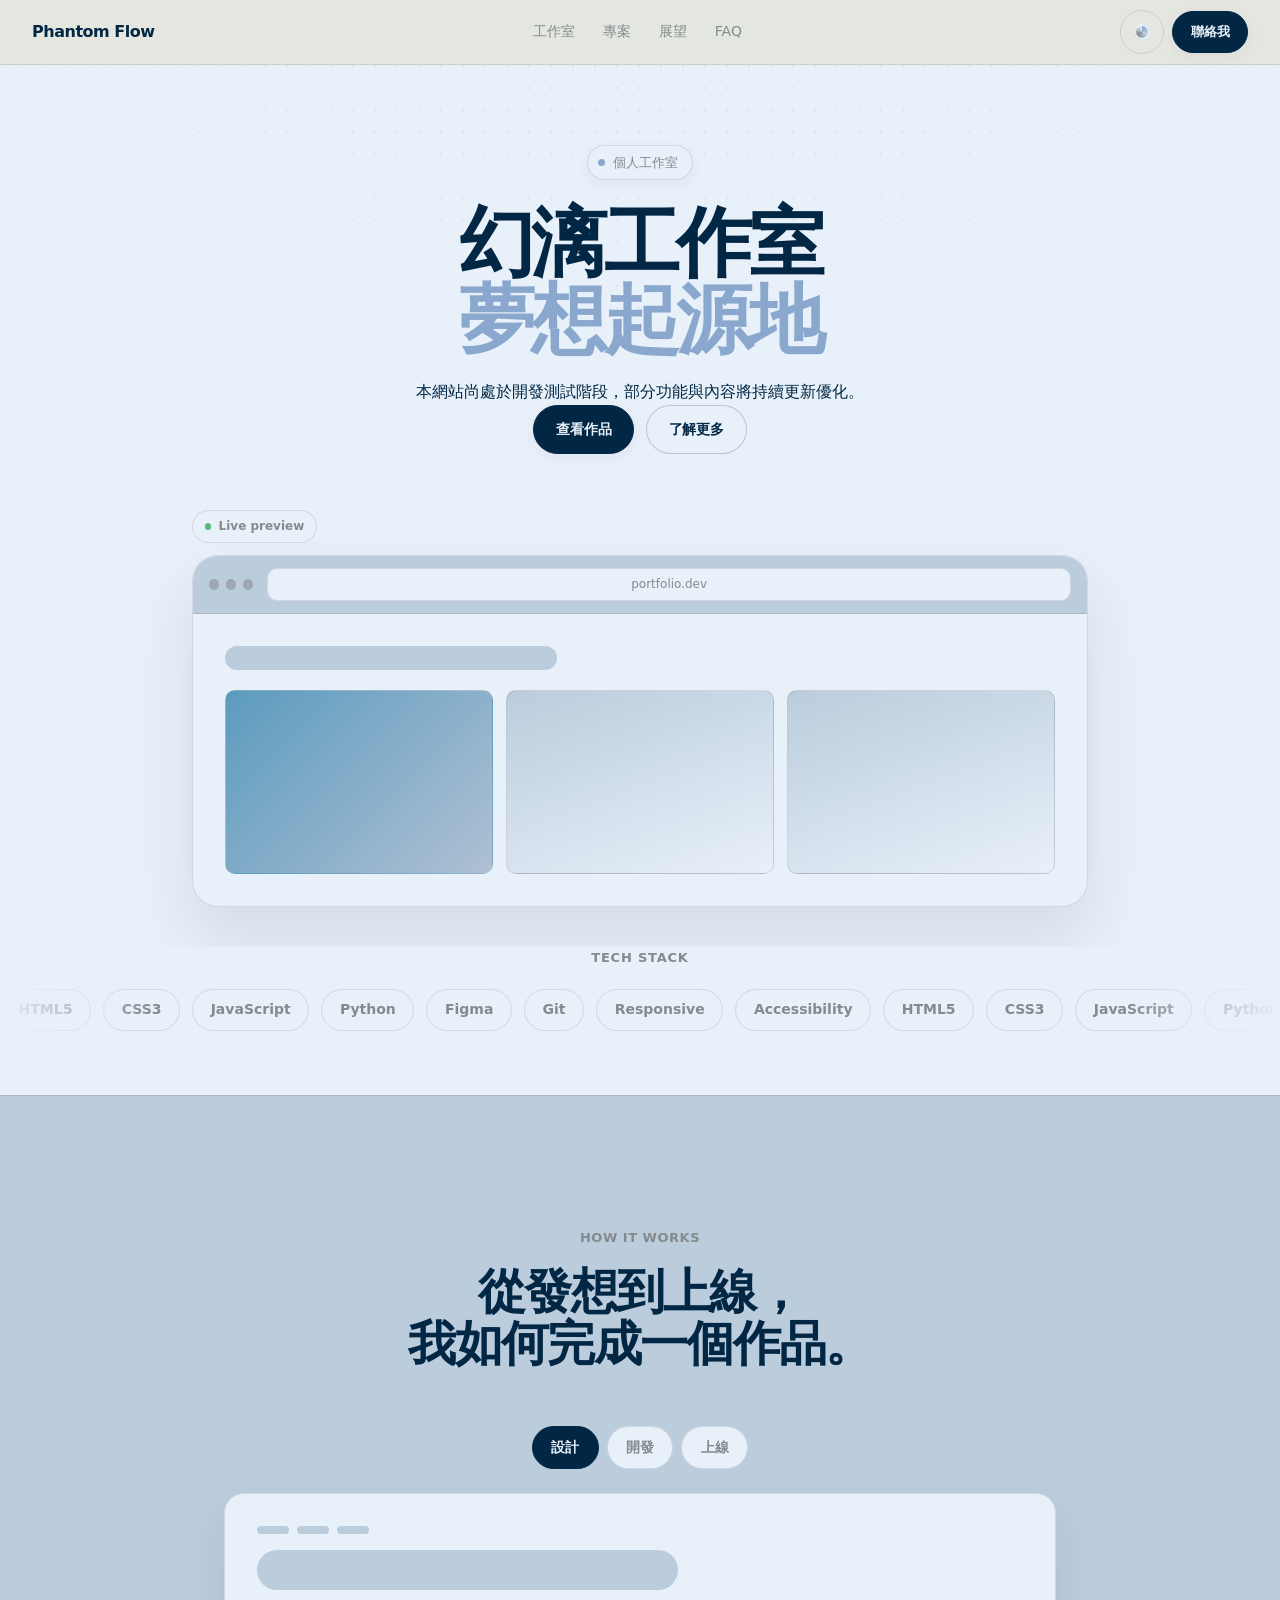
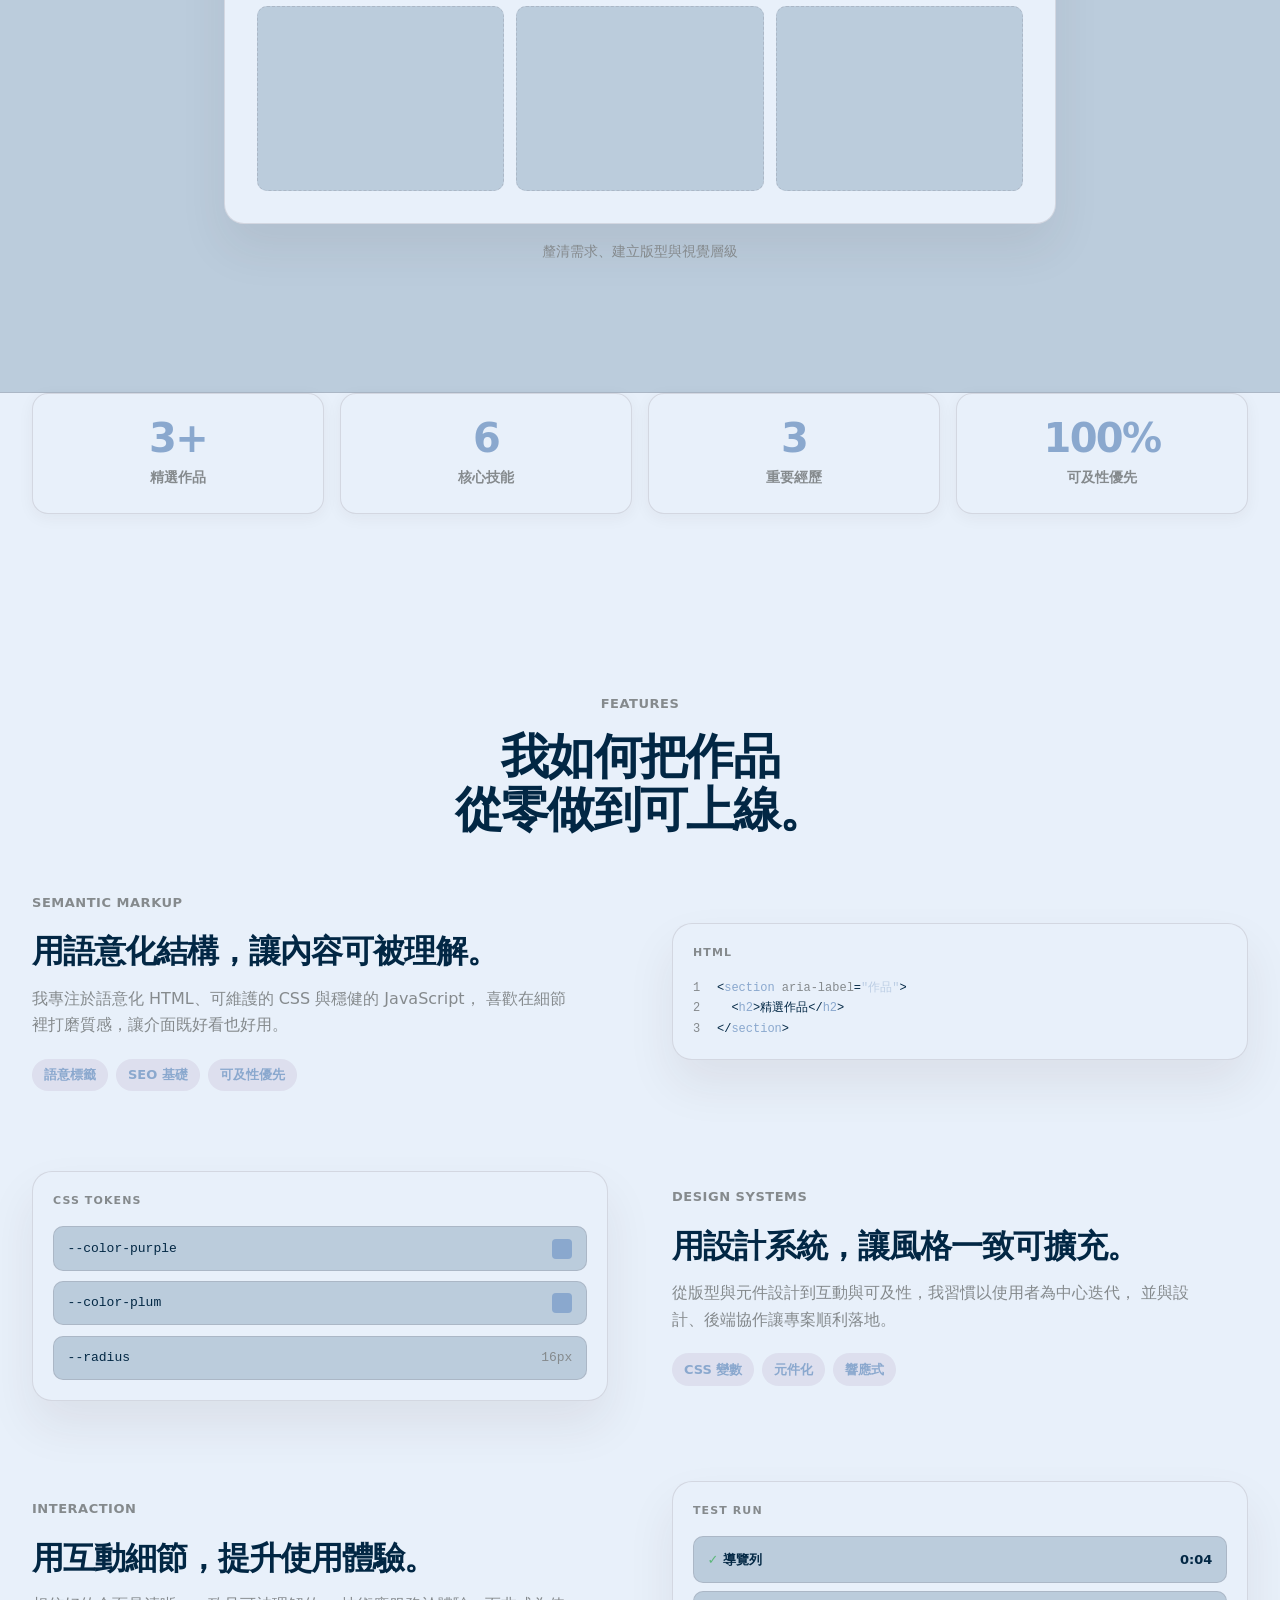
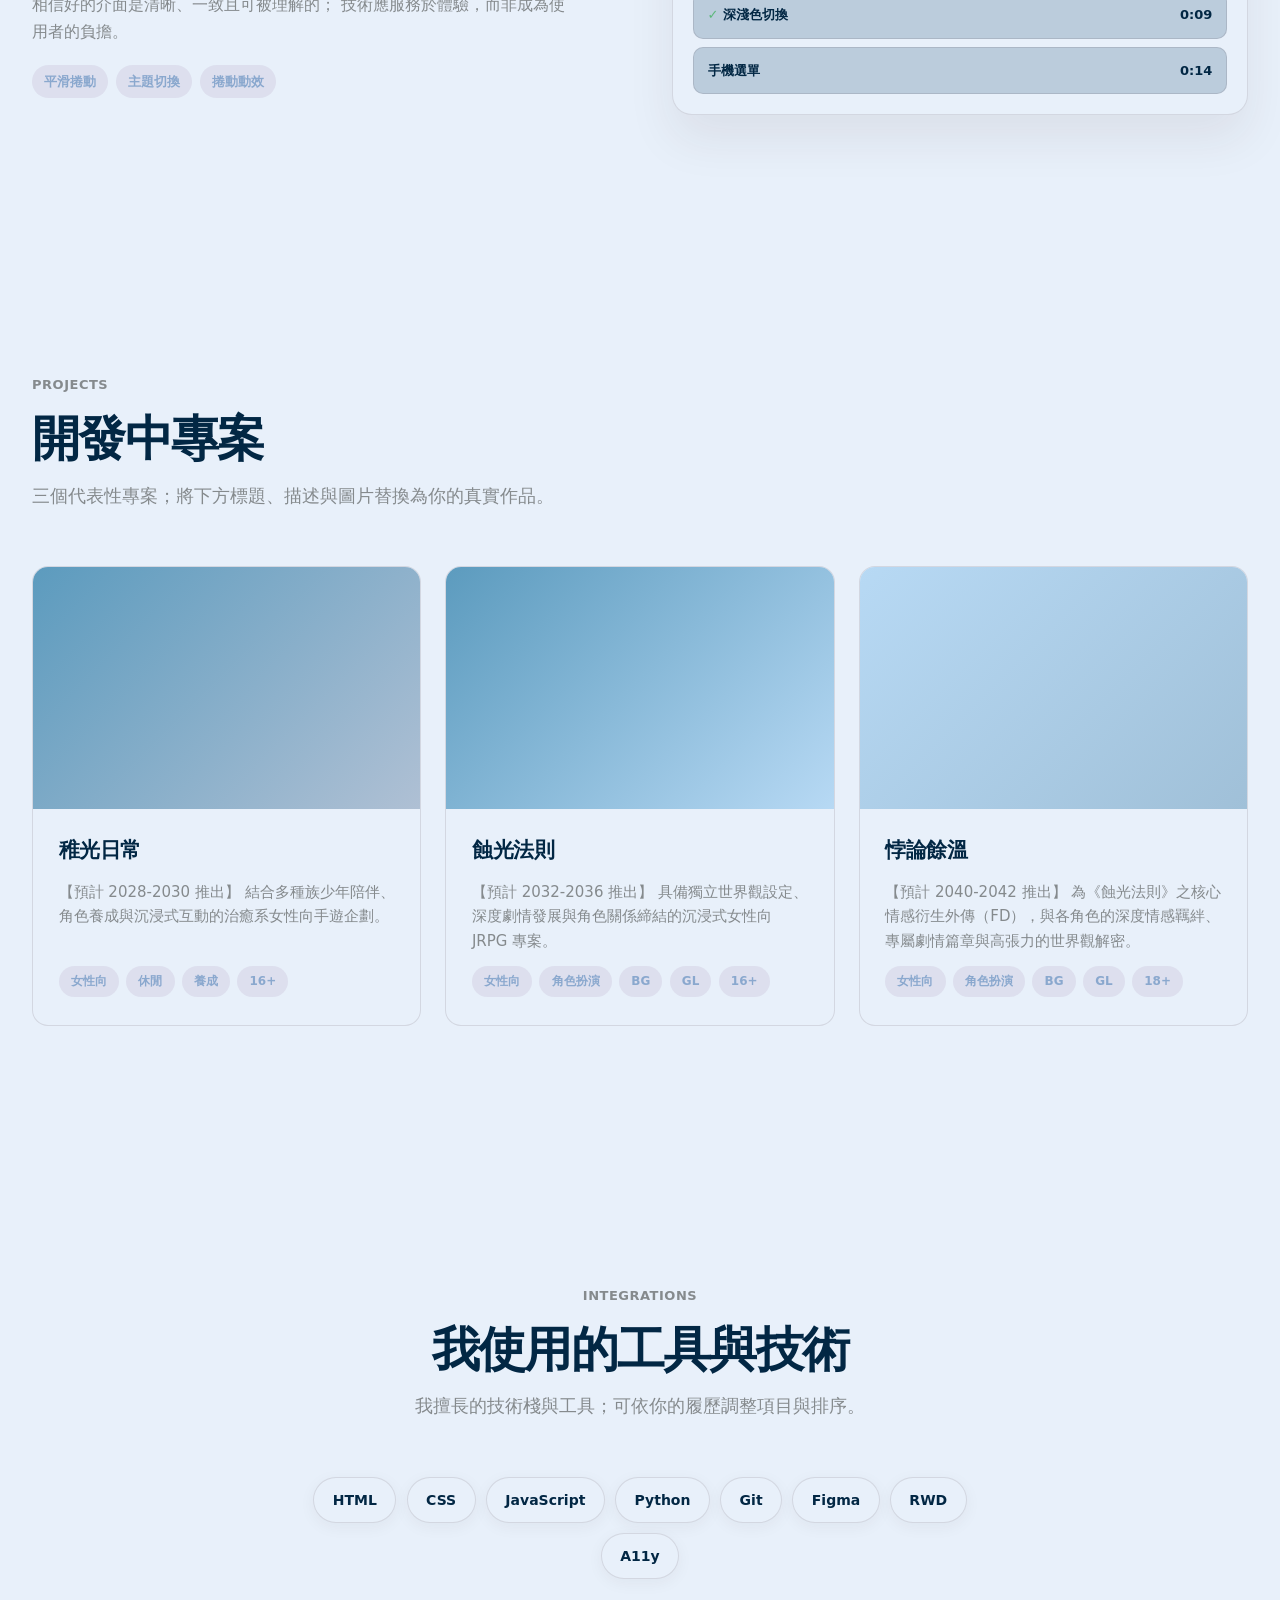
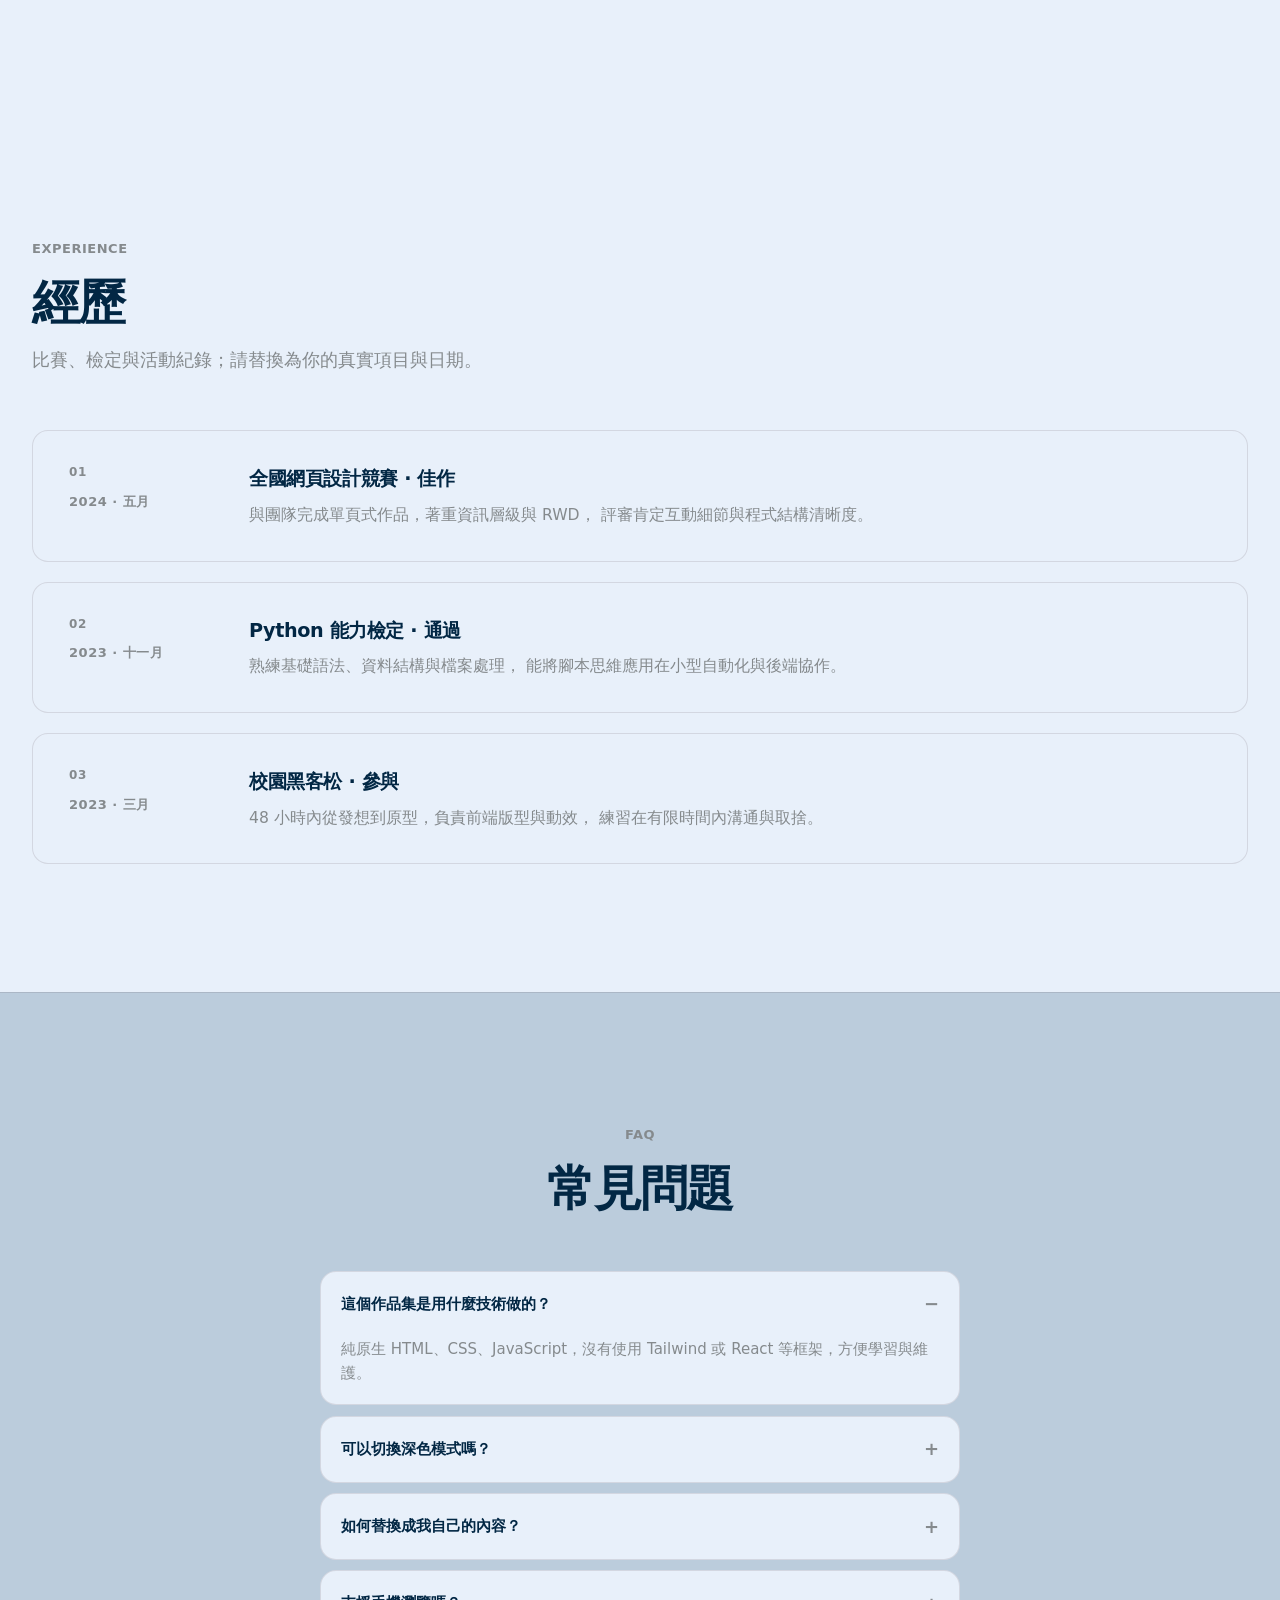
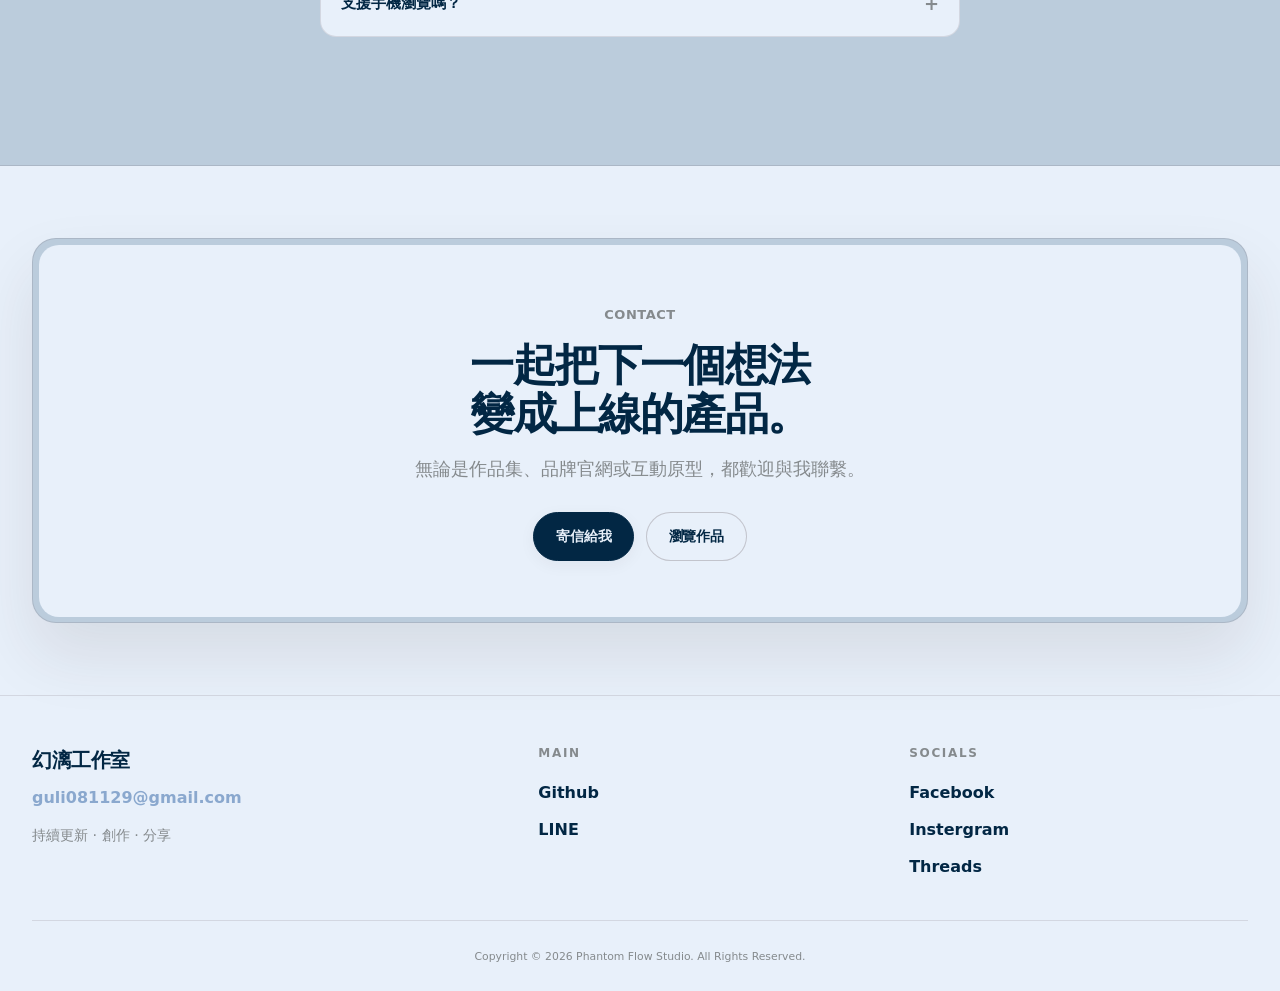
==== commit 677cc2a8: "logo gai" ====
--- a/index.html
+++ b/index.html
@@ -1,587 +1,593 @@
-<!DOCTYPE html>
-<html lang="zh-Hant">
-  <head>
-    <meta charset="UTF-8" />
-    <meta name="viewport" content="width=device-width, initial-scale=1.0" />
-    <meta
-      name="description"
-      content="幻漓工作室" />
-    <title>幻漓工作室</title>
-    <link rel="preconnect" href="https://fonts.googleapis.com" />
-    <link rel="preconnect" href="https://fonts.gstatic.com" crossorigin />
-    
-    <link rel="stylesheet" href="style.css" />
-    <script src="script.js" defer></script>
-  </head>
-  <body>
-    <!-- 可替換：網站標題、導覽文案、各區塊內容與連結 -->
-
-   
-
-    <header class="site-header">
-      <div class="header-inner">
-        <a class="logo" href="#hero" aria-label="回到頁首">Portfolio</a>
-
-        <button
-          type="button"
-          class="nav-toggle"
-          id="nav-toggle"
-          aria-expanded="false"
-          aria-controls="site-nav"
-          aria-label="開啟選單"
-        >
-          <span class="nav-toggle-bar" aria-hidden="true"></span>
-          <span class="nav-toggle-bar" aria-hidden="true"></span>
-        </button>
-
-        <nav class="site-nav" id="site-nav" aria-label="主要導覽">
-          <ul class="nav-list">
-            <li><a href="#about">工作室</a></li>
-            <li><a href="#projects">專案</a></li>
-            <li><a href="#skills">目標</a></li>
-            <li><a href="#faq">FAQ</a></li>
-          </ul>
-        </nav>
-
-        <div class="header-actions">
-          <button
-            type="button"
-            class="theme-toggle"
-            id="theme-toggle"
-            aria-label="切換淺色或深色主題"
-          ></button>
-          <a class="btn btn--primary btn--sm header-cta" href="#footer">聯絡我</a>
-        </div>
-      </div>
-    </header>
-
-    <main id="main">
-      <!-- Hero：居中標題 + 全寬預覽框（minitap 風格） -->
-      <section id="hero" class="hero section">
-        <div class="hero-bg" aria-hidden="true"></div>
-        <div class="container hero-stack">
-          <div class="hero-copy reveal">
-            <p class="badge">
-              <span class="badge-dot" aria-hidden="true"></span>
-              幻漓工作室 — 個人工作室
-            </p>
-            <h1 class="hero-title">
-              用設計與程式<br />
-              <span class="hero-title-accent">把想法變成上線的體驗。</span>
-            </h1>
-            <p></p>本網站尚處於開發測試階段，部分功能與內容將持續更新優化。</p>
-            </p>
-            <div class="hero-actions">
-              <a class="btn btn--primary" href="#projects">查看作品</a>
-              <a class="btn btn--secondary" href="#about">了解更多</a>
-            </div>
-          </div>
-
-          <div class="hero-demo reveal">
-            <div class="demo-chip">
-              <span class="demo-chip__dot" aria-hidden="true"></span>
-              Live preview
-            </div>
-            <div class="browser-frame browser-frame--hero">
-              <div class="browser-frame__bar">
-                <span></span><span></span><span></span>
-                <div class="browser-frame__url">portfolio.dev</div>
-              </div>
-              <div class="browser-frame__body browser-frame__body--hero">
-                <div class="mock-hero-bar"></div>
-                <div class="mock-grid">
-                  <div class="mock-card mock-card--accent"></div>
-                  <div class="mock-card"></div>
-                  <div class="mock-card"></div>
-                </div>
-              </div>
-            </div>
-          </div>
-        </div>
-      </section>
-
-      <!-- Logo 跑馬燈 -->
-      <section class="marquee section-marquee" aria-label="技術與工具">
-        <div class="container">
-          <p class="marquee-label">Tech stack</p>
-        </div>
-        <div class="marquee-viewport" aria-hidden="true">
-          <ul class="marquee-track">
-            <li>HTML5</li>
-            <li>CSS3</li>
-            <li>JavaScript</li>
-            <li>Python</li>
-            <li>Figma</li>
-            <li>Git</li>
-            <li>Responsive</li>
-            <li>Accessibility</li>
-            <li>HTML5</li>
-            <li>CSS3</li>
-            <li>JavaScript</li>
-            <li>Python</li>
-            <li>Figma</li>
-            <li>Git</li>
-            <li>Responsive</li>
-            <li>Accessibility</li>
-          </ul>
-        </div>
-      </section>
-
-      <!-- How it works：Tab 切換 -->
-      <section id="how" class="section section-how">
-        <div class="container">
-          <header class="section-header section-header--center reveal">
-            <p class="section-label">How it works</p>
-            <h2>從發想到上線，<br />我如何完成一個作品。</h2>
-          </header>
-
-          <div class="tabs reveal" role="tablist" aria-label="工作流程">
-            <button
-              type="button"
-              class="tabs__btn is-active"
-              role="tab"
-              id="tab-design"
-              aria-selected="true"
-              aria-controls="panel-design"
-              data-tab="design"
-            >
-              設計
-            </button>
-            <button
-              type="button"
-              class="tabs__btn"
-              role="tab"
-              id="tab-build"
-              aria-selected="false"
-              aria-controls="panel-build"
-              data-tab="build"
-            >
-              開發
-            </button>
-            <button
-              type="button"
-              class="tabs__btn"
-              role="tab"
-              id="tab-ship"
-              aria-selected="false"
-              aria-controls="panel-ship"
-              data-tab="ship"
-            >
-              上線
-            </button>
-          </div>
-
-          <div class="tab-panels reveal">
-            <article
-              class="tab-panel is-active"
-              role="tabpanel"
-              id="panel-design"
-              aria-labelledby="tab-design"
-              data-panel="design"
-            >
-              <div class="tab-panel__frame">
-                <div class="mock-wireframe">
-                  <div class="mock-wireframe__row">
-                    <span></span><span></span><span></span>
-                  </div>
-                  <div class="mock-wireframe__block mock-wireframe__block--lg"></div>
-                  <div class="mock-wireframe__cols">
-                    <div></div><div></div><div></div>
-                  </div>
-                </div>
-              </div>
-              <p class="tab-panel__caption">釐清需求、建立版型與視覺層級</p>
-            </article>
-            <article
-              class="tab-panel"
-              role="tabpanel"
-              id="panel-build"
-              aria-labelledby="tab-build"
-              data-panel="build"
-              hidden
-            >
-              <div class="tab-panel__frame">
-                <div class="mock-code">
-                  <p><span class="mock-code__n">1</span><span class="mock-code__k">const</span> app = document.querySelector(<span class="mock-code__s">'.app'</span>);</p>
-                  <p><span class="mock-code__n">2</span>app.classList.add(<span class="mock-code__s">'is-ready'</span>);</p>
-                  <p><span class="mock-code__n">3</span><span class="mock-code__c">// 語意化 HTML + 模組化 CSS</span></p>
-                </div>
-              </div>
-              <p class="tab-panel__caption">原生 HTML / CSS / JS，結構清晰可維護</p>
-            </article>
-            <article
-              class="tab-panel"
-              role="tabpanel"
-              id="panel-ship"
-              aria-labelledby="tab-ship"
-              data-panel="ship"
-              hidden
-            >
-              <div class="tab-panel__frame">
-                <div class="mock-status">
-                  <div class="mock-status__row mock-status__row--ok">
-                    <span>RWD 檢查</span><span>通過</span>
-                  </div>
-                  <div class="mock-status__row mock-status__row--ok">
-                    <span>可及性</span><span>通過</span>
-                  </div>
-                  <div class="mock-status__row">
-                    <span>部署</span><span>Ready</span>
-                  </div>
-                </div>
-              </div>
-              <p class="tab-panel__caption">測試、優化，交付可上線的版本</p>
-            </article>
-          </div>
-        </div>
-      </section>
-
-      <!-- Stats -->
-      <section class="stats section" aria-label="重點數據">
-        <div class="container">
-          <ul class="stats-grid">
-            <li class="stat-item reveal">
-              <span class="stat-value">3+</span>
-              <span class="stat-label">精選作品</span>
-            </li>
-            <li class="stat-item reveal">
-              <span class="stat-value">6</span>
-              <span class="stat-label">核心技能</span>
-            </li>
-            <li class="stat-item reveal">
-              <span class="stat-value">3</span>
-              <span class="stat-label">重要經歷</span>
-            </li>
-            <li class="stat-item reveal">
-              <span class="stat-value">100%</span>
-              <span class="stat-label">可及性優先</span>
-            </li>
-          </ul>
-        </div>
-      </section>
-
-      <!-- Features：左右交替展示（minitap product 區塊） -->
-      <section id="about" class="section section-features">
-        <div class="container">
-          <header class="section-header section-header--center reveal">
-            <p class="section-label">Features</p>
-            <h2>我如何把作品<br />從零做到可上線。</h2>
-          </header>
-
-          <div class="showcase-list">
-            <article class="showcase-row reveal">
-              <div class="showcase-copy">
-                <p class="showcase-label">Semantic markup</p>
-                <h3>用語意化結構，讓內容可被理解。</h3>
-                <p>
-                  我專注於語意化 HTML、可維護的 CSS 與穩健的 JavaScript，
-                  喜歡在細節裡打磨質感，讓介面既好看也好用。
-                </p>
-                <ul class="pill-list">
-                  <li>語意標籤</li>
-                  <li>SEO 基礎</li>
-                  <li>可及性優先</li>
-                </ul>
-              </div>
-              <div class="showcase-panel">
-                <div class="panel-card">
-                  <p class="panel-card__tag">HTML</p>
-                  <div class="mock-code mock-code--sm">
-                    <p><span class="mock-code__n">1</span>&lt;<span class="mock-code__k">section</span> <span class="mock-code__a">aria-label</span>=<span class="mock-code__s">"作品"</span>&gt;</p>
-                    <p><span class="mock-code__n">2</span>&nbsp;&nbsp;&lt;<span class="mock-code__k">h2</span>&gt;精選作品&lt;/<span class="mock-code__k">h2</span>&gt;</p>
-                    <p><span class="mock-code__n">3</span>&lt;/<span class="mock-code__k">section</span>&gt;</p>
-                  </div>
-                </div>
-              </div>
-            </article>
-
-            <article class="showcase-row showcase-row--reverse reveal">
-              <div class="showcase-copy">
-                <p class="showcase-label">Design systems</p>
-                <h3>用設計系統，讓風格一致可擴充。</h3>
-                <p>
-                  從版型與元件設計到互動與可及性，我習慣以使用者為中心迭代，
-                  並與設計、後端協作讓專案順利落地。
-                </p>
-                <ul class="pill-list">
-                  <li>CSS 變數</li>
-                  <li>元件化</li>
-                  <li>響應式</li>
-                </ul>
-              </div>
-              <div class="showcase-panel">
-                <div class="panel-card">
-                  <p class="panel-card__tag">CSS tokens</p>
-                  <div class="mock-tokens">
-                    <div><span>--color-purple</span><i></i></div>
-                    <div><span>--color-plum</span><i></i></div>
-                    <div><span>--radius</span><span class="mock-tokens__val">16px</span></div>
-                  </div>
-                </div>
-              </div>
-            </article>
-
-            <article class="showcase-row reveal">
-              <div class="showcase-copy">
-                <p class="showcase-label">Interaction</p>
-                <h3>用互動細節，提升使用體驗。</h3>
-                <p>
-                  相信好的介面是清晰、一致且可被理解的；
-                  技術應服務於體驗，而非成為使用者的負擔。
-                </p>
-                <ul class="pill-list">
-                  <li>平滑捲動</li>
-                  <li>主題切換</li>
-                  <li>捲動動效</li>
-                </ul>
-              </div>
-              <div class="showcase-panel">
-                <div class="panel-card">
-                  <p class="panel-card__tag">Test run</p>
-                  <div class="mock-checklist">
-                    <div class="mock-checklist__item mock-checklist__item--ok">
-                      <span>導覽列</span><span>0:04</span>
-                    </div>
-                    <div class="mock-checklist__item mock-checklist__item--ok">
-                      <span>深淺色切換</span><span>0:09</span>
-                    </div>
-                    <div class="mock-checklist__item">
-                      <span>手機選單</span><span>0:14</span>
-                    </div>
-                  </div>
-                </div>
-              </div>
-            </article>
-          </div>
-        </div>
-      </section>
-
-      <!-- Projects -->
-      <section id="projects" class="section section-projects">
-        <div class="container">
-          <header class="section-header reveal">
-            <p class="section-label">Projects</p>
-            <h2>精選作品</h2>
-            <p class="section-lead">
-              三個代表性專案；將下方標題、描述與圖片替換為你的真實作品。
-            </p>
-          </header>
-
-          <div class="projects-grid">
-            <article class="project-card reveal">
-              <div class="project-thumb" role="img" aria-label="作品一預覽圖佔位"></div>
-              <div class="project-body">
-                <h3>響應式品牌官網</h3>
-                <p>
-                  以 Grid 與 Flex 打造多斷點版面，兼顧效能與可讀性，
-                  並落實基礎 SEO 與無障礙標記。
-                </p>
-                <ul class="tags" aria-label="使用技術">
-                  <li>HTML</li>
-                  <li>CSS</li>
-                  <li>JavaScript</li>
-                </ul>
-              </div>
-            </article>
-
-            <article class="project-card reveal">
-              <div class="project-thumb project-thumb--alt" role="img" aria-label="作品二預覽圖佔位"></div>
-              <div class="project-body">
-                <h3>互動式儀表板</h3>
-                <p>
-                  資料視覺化與篩選互動，採模組化結構方便擴充，
-                  並維持鍵盤操作與焦點順序清晰。
-                </p>
-                <ul class="tags" aria-label="使用技術">
-                  <li>JavaScript</li>
-                  <li>CSS</li>
-                  <li>API</li>
-                </ul>
-              </div>
-            </article>
-
-            <article class="project-card reveal">
-              <div class="project-thumb project-thumb--alt2" role="img" aria-label="作品三預覽圖佔位"></div>
-              <div class="project-body">
-                <h3>設計系統元件庫</h3>
-                <p>
-                  定義色彩、字級與間距權杖，統一按鈕、卡片與表單樣式，
-                  讓團隊產出一致且可重複使用。
-                </p>
-                <ul class="tags" aria-label="使用技術">
-                  <li>CSS</li>
-                  <li>Design</li>
-                  <li>Docs</li>
-                </ul>
-              </div>
-            </article>
-          </div>
-        </div>
-      </section>
-
-      <!-- Skills：整合標籤牆 -->
-      <section id="skills" class="section section-skills">
-        <div class="container">
-          <header class="section-header section-header--center reveal">
-            <p class="section-label">Integrations</p>
-            <h2>我使用的工具與技術</h2>
-            <p class="section-lead">
-              我擅長的技術棧與工具；可依你的履歷調整項目與排序。
-            </p>
-          </header>
-          <ul class="integration-grid reveal">
-            <li>HTML</li>
-            <li>CSS</li>
-            <li>JavaScript</li>
-            <li>Python</li>
-            <li>Git</li>
-            <li>Figma</li>
-            <li>RWD</li>
-            <li>A11y</li>
-          </ul>
-        </div>
-      </section>
-
-      <!-- Experience -->
-      <section id="experience" class="section section-experience">
-        <div class="container">
-          <header class="section-header reveal">
-            <p class="section-label">Experience</p>
-            <h2>經歷</h2>
-            <p class="section-lead">
-              比賽、檢定與活動紀錄；請替換為你的真實項目與日期。
-            </p>
-          </header>
-          <ul class="experience-list">
-            <li class="experience-item reveal">
-              <div class="experience-item__meta">
-                <span class="experience-index" aria-hidden="true">01</span>
-                <time class="timeline-date" datetime="2024-05">2024 · 五月</time>
-              </div>
-              <div class="experience-item__body">
-                <h3>全國網頁設計競賽 · 佳作</h3>
-                <p>
-                  與團隊完成單頁式作品，著重資訊層級與 RWD，
-                  評審肯定互動細節與程式結構清晰度。
-                </p>
-              </div>
-            </li>
-            <li class="experience-item reveal">
-              <div class="experience-item__meta">
-                <span class="experience-index" aria-hidden="true">02</span>
-                <time class="timeline-date" datetime="2023-11">2023 · 十一月</time>
-              </div>
-              <div class="experience-item__body">
-                <h3>Python 能力檢定 · 通過</h3>
-                <p>
-                  熟練基礎語法、資料結構與檔案處理，
-                  能將腳本思維應用在小型自動化與後端協作。
-                </p>
-              </div>
-            </li>
-            <li class="experience-item reveal">
-              <div class="experience-item__meta">
-                <span class="experience-index" aria-hidden="true">03</span>
-                <time class="timeline-date" datetime="2023-03">2023 · 三月</time>
-              </div>
-              <div class="experience-item__body">
-                <h3>校園黑客松 · 參與</h3>
-                <p>
-                  48 小時內從發想到原型，負責前端版型與動效，
-                  練習在有限時間內溝通與取捨。
-                </p>
-              </div>
-            </li>
-          </ul>
-        </div>
-      </section>
-
-      <!-- FAQ -->
-      <section id="faq" class="section section-faq">
-        <div class="container">
-          <header class="section-header section-header--center reveal">
-            <p class="section-label">FAQ</p>
-            <h2>常見問題</h2>
-          </header>
-          <div class="faq-list reveal">
-            <details class="faq-item" open>
-              <summary>這個作品集是用什麼技術做的？</summary>
-              <p>純原生 HTML、CSS、JavaScript，沒有使用 Tailwind 或 React 等框架，方便學習與維護。</p>
-            </details>
-            <details class="faq-item">
-              <summary>可以切換深色模式嗎？</summary>
-              <p>可以。點右上角的主題切換按鈕，或在不同裝置上依照系統偏好顯示。</p>
-            </details>
-            <details class="faq-item">
-              <summary>如何替換成我自己的內容？</summary>
-              <p>主要修改 index.html 裡的文字與連結；配色在 style.css 最上方的 CSS 變數區調整。</p>
-            </details>
-            <details class="faq-item">
-              <summary>支援手機瀏覽嗎？</summary>
-              <p>支援。全站採響應式設計，導覽列在手機上會收合為選單。</p>
-            </details>
-          </div>
-        </div>
-      </section>
-
-      <!-- CTA -->
-      <section class="cta-banner section" aria-label="行動呼籲">
-        <div class="container">
-          <div class="cta-frame reveal">
-            <div class="cta-frame__inner">
-              <p class="section-label">Contact</p>
-              <h2>一起把下一個想法<br />變成上線的產品。</h2>
-              <p class="section-lead">
-                無論是作品集、品牌官網或互動原型，都歡迎與我聯繫。
-              </p>
-              <div class="cta-banner__actions">
-                <a class="btn btn--primary" href="mailto:hello@example.com">寄信給我</a>
-                <a class="btn btn--secondary" href="#projects">瀏覽作品</a>
-              </div>
-            </div>
-          </div>
-        </div>
-      </section>
-    </main>
-
-    <footer id="footer" class="site-footer">
-      <div class="container footer-grid reveal">
-        <div class="footer-brand">
-          <p class="footer-name">你的名字</p>
-          <a class="footer-email" href="mailto:hello@example.com">hello@example.com</a>
-          <p class="footer-tagline">持續學習 · 實作 · 分享</p>
-        </div>
-
-        <nav class="footer-nav" aria-label="頁尾導覽">
-          <p class="footer-nav__title">Menu</p>
-          <ul>
-            <li><a href="#about">關於</a></li>
-            <li><a href="#projects">作品</a></li>
-            <li><a href="#skills">技能</a></li>
-            <li><a href="#faq">FAQ</a></li>
-          </ul>
-        </nav>
-
-        <div class="footer-social">
-          <p class="footer-nav__title">Socials</p>
-          <ul class="social-list" aria-label="社群連結">
-            <li>
-              <a href="https://github.com/" rel="noopener noreferrer" target="_blank">GitHub</a>
-            </li>
-            <li>
-              <a href="https://www.linkedin.com/" rel="noopener noreferrer" target="_blank">LinkedIn</a>
-            </li>
-            <li>
-              <a href="mailto:hello@example.com">Email</a>
-            </li>
-          </ul>
-        </div>
-      </div>
-      <div class="container footer-bottom">
-        <p class="copyright">
-          <small>&copy; <span id="year"></span> 2026 Phantom Flow Studio. All Rights Reserved.</small>
-        </p>
-      </div>
-    </footer>
-  </body>
-</html>
+<!DOCTYPE html>
+<html lang="zh-Hant">
+  <head>
+    <meta charset="UTF-8" />
+    <meta name="viewport" content="width=device-width, initial-scale=1.0" />
+    <meta
+      name="description"
+      content="幻漓工作室" />
+    <title>幻漓工作室</title>
+    <link rel="icon" type="image/png" href="logo.png" />
+    <link rel="preconnect" href="https://fonts.googleapis.com" />
+    <link rel="preconnect" href="https://fonts.gstatic.com" crossorigin />
+    
+    <link rel="stylesheet" href="style.css" />
+    <script src="script.js" defer></script>
+  </head>
+  <body>
+    <!-- 可替換：網站標題、導覽文案、各區塊內容與連結 -->
+
+   
+
+    <header class="site-header">
+      <div class="header-inner">
+        <a class="logo" href="#hero" aria-label="回到頁首">Phantom Flow</a>
+
+        <button
+          type="button"
+          class="nav-toggle"
+          id="nav-toggle"
+          aria-expanded="false"
+          aria-controls="site-nav"
+          aria-label="開啟選單"
+        >
+          <span class="nav-toggle-bar" aria-hidden="true"></span>
+          <span class="nav-toggle-bar" aria-hidden="true"></span>
+        </button>
+
+        <nav class="site-nav" id="site-nav" aria-label="主要導覽">
+          <ul class="nav-list">
+            <li><a href="#about">工作室</a></li>
+            <li><a href="#projects">專案</a></li>
+            <li><a href="#skills">展望</a></li>
+            <li><a href="#faq">FAQ</a></li>
+          </ul>
+        </nav>
+
+        <div class="header-actions">
+          <button
+            type="button"
+            class="theme-toggle"
+            id="theme-toggle"
+            aria-label="切換淺色或深色主題"
+          ></button>
+          <a class="btn btn--primary btn--sm header-cta" href="#footer">聯絡我</a>
+        </div>
+      </div>
+    </header>
+
+    <main id="main">
+      <!-- Hero：居中標題 + 全寬預覽框（minitap 風格） -->
+      <section id="hero" class="hero section">
+        <div class="hero-bg" aria-hidden="true"></div>
+        <div class="container hero-stack">
+          <div class="hero-copy reveal">
+            <p class="badge">
+              <span class="badge-dot" aria-hidden="true"></span>個人工作室</p>
+            <h1 class="hero-title">
+              幻漓工作室<br />
+              <span class="hero-title-accent">夢想起源地</span>
+            </h1>
+            <p></p>本網站尚處於開發測試階段，部分功能與內容將持續更新優化。</p>
+            </p>
+            <div class="hero-actions">
+              <a class="btn btn--primary" href="#projects">查看作品</a>
+              <a class="btn btn--secondary" href="#about">了解更多</a>
+            </div>
+          </div>
+
+          <div class="hero-demo reveal">
+            <div class="demo-chip">
+              <span class="demo-chip__dot" aria-hidden="true"></span>
+              Live preview
+            </div>
+            <div class="browser-frame browser-frame--hero">
+              <div class="browser-frame__bar">
+                <span></span><span></span><span></span>
+                <div class="browser-frame__url">portfolio.dev</div>
+              </div>
+              <div class="browser-frame__body browser-frame__body--hero">
+                <div class="mock-hero-bar"></div>
+                <div class="mock-grid">
+                  <div class="mock-card mock-card--accent"></div>
+                  <div class="mock-card"></div>
+                  <div class="mock-card"></div>
+                </div>
+              </div>
+            </div>
+          </div>
+        </div>
+      </section>
+
+      <!-- Logo 跑馬燈 -->
+      <section class="marquee section-marquee" aria-label="技術與工具">
+        <div class="container">
+          <p class="marquee-label">Tech stack</p>
+        </div>
+        <div class="marquee-viewport" aria-hidden="true">
+          <ul class="marquee-track">
+            <li>HTML5</li>
+            <li>CSS3</li>
+            <li>JavaScript</li>
+            <li>Python</li>
+            <li>Figma</li>
+            <li>Git</li>
+            <li>Responsive</li>
+            <li>Accessibility</li>
+            <li>HTML5</li>
+            <li>CSS3</li>
+            <li>JavaScript</li>
+            <li>Python</li>
+            <li>Figma</li>
+            <li>Git</li>
+            <li>Responsive</li>
+            <li>Accessibility</li>
+          </ul>
+        </div>
+      </section>
+
+      <!-- How it works：Tab 切換 -->
+      <section id="how" class="section section-how">
+        <div class="container">
+          <header class="section-header section-header--center reveal">
+            <p class="section-label">How it works</p>
+            <h2>從發想到上線，<br />我如何完成一個作品。</h2>
+          </header>
+
+          <div class="tabs reveal" role="tablist" aria-label="工作流程">
+            <button
+              type="button"
+              class="tabs__btn is-active"
+              role="tab"
+              id="tab-design"
+              aria-selected="true"
+              aria-controls="panel-design"
+              data-tab="design"
+            >
+              設計
+            </button>
+            <button
+              type="button"
+              class="tabs__btn"
+              role="tab"
+              id="tab-build"
+              aria-selected="false"
+              aria-controls="panel-build"
+              data-tab="build"
+            >
+              開發
+            </button>
+            <button
+              type="button"
+              class="tabs__btn"
+              role="tab"
+              id="tab-ship"
+              aria-selected="false"
+              aria-controls="panel-ship"
+              data-tab="ship"
+            >
+              上線
+            </button>
+          </div>
+
+          <div class="tab-panels reveal">
+            <article
+              class="tab-panel is-active"
+              role="tabpanel"
+              id="panel-design"
+              aria-labelledby="tab-design"
+              data-panel="design"
+            >
+              <div class="tab-panel__frame">
+                <div class="mock-wireframe">
+                  <div class="mock-wireframe__row">
+                    <span></span><span></span><span></span>
+                  </div>
+                  <div class="mock-wireframe__block mock-wireframe__block--lg"></div>
+                  <div class="mock-wireframe__cols">
+                    <div></div><div></div><div></div>
+                  </div>
+                </div>
+              </div>
+              <p class="tab-panel__caption">釐清需求、建立版型與視覺層級</p>
+            </article>
+            <article
+              class="tab-panel"
+              role="tabpanel"
+              id="panel-build"
+              aria-labelledby="tab-build"
+              data-panel="build"
+              hidden
+            >
+              <div class="tab-panel__frame">
+                <div class="mock-code">
+                  <p><span class="mock-code__n">1</span><span class="mock-code__k">const</span> app = document.querySelector(<span class="mock-code__s">'.app'</span>);</p>
+                  <p><span class="mock-code__n">2</span>app.classList.add(<span class="mock-code__s">'is-ready'</span>);</p>
+                  <p><span class="mock-code__n">3</span><span class="mock-code__c">// 語意化 HTML + 模組化 CSS</span></p>
+                </div>
+              </div>
+              <p class="tab-panel__caption">原生 HTML / CSS / JS，結構清晰可維護</p>
+            </article>
+            <article
+              class="tab-panel"
+              role="tabpanel"
+              id="panel-ship"
+              aria-labelledby="tab-ship"
+              data-panel="ship"
+              hidden
+            >
+              <div class="tab-panel__frame">
+                <div class="mock-status">
+                  <div class="mock-status__row mock-status__row--ok">
+                    <span>RWD 檢查</span><span>通過</span>
+                  </div>
+                  <div class="mock-status__row mock-status__row--ok">
+                    <span>可及性</span><span>通過</span>
+                  </div>
+                  <div class="mock-status__row">
+                    <span>部署</span><span>Ready</span>
+                  </div>
+                </div>
+              </div>
+              <p class="tab-panel__caption">測試、優化，交付可上線的版本</p>
+            </article>
+          </div>
+        </div>
+      </section>
+
+      <!-- Stats -->
+      <section class="stats section" aria-label="重點數據">
+        <div class="container">
+          <ul class="stats-grid">
+            <li class="stat-item reveal">
+              <span class="stat-value">3+</span>
+              <span class="stat-label">精選作品</span>
+            </li>
+            <li class="stat-item reveal">
+              <span class="stat-value">6</span>
+              <span class="stat-label">核心技能</span>
+            </li>
+            <li class="stat-item reveal">
+              <span class="stat-value">3</span>
+              <span class="stat-label">重要經歷</span>
+            </li>
+            <li class="stat-item reveal">
+              <span class="stat-value">100%</span>
+              <span class="stat-label">可及性優先</span>
+            </li>
+          </ul>
+        </div>
+      </section>
+
+      <!-- Features：左右交替展示（minitap product 區塊） -->
+      <section id="about" class="section section-features">
+        <div class="container">
+          <header class="section-header section-header--center reveal">
+            <p class="section-label">Features</p>
+            <h2>我如何把作品<br />從零做到可上線。</h2>
+          </header>
+
+          <div class="showcase-list">
+            <article class="showcase-row reveal">
+              <div class="showcase-copy">
+                <p class="showcase-label">Semantic markup</p>
+                <h3>用語意化結構，讓內容可被理解。</h3>
+                <p>
+                  我專注於語意化 HTML、可維護的 CSS 與穩健的 JavaScript，
+                  喜歡在細節裡打磨質感，讓介面既好看也好用。
+                </p>
+                <ul class="pill-list">
+                  <li>語意標籤</li>
+                  <li>SEO 基礎</li>
+                  <li>可及性優先</li>
+                </ul>
+              </div>
+              <div class="showcase-panel">
+                <div class="panel-card">
+                  <p class="panel-card__tag">HTML</p>
+                  <div class="mock-code mock-code--sm">
+                    <p><span class="mock-code__n">1</span>&lt;<span class="mock-code__k">section</span> <span class="mock-code__a">aria-label</span>=<span class="mock-code__s">"作品"</span>&gt;</p>
+                    <p><span class="mock-code__n">2</span>&nbsp;&nbsp;&lt;<span class="mock-code__k">h2</span>&gt;精選作品&lt;/<span class="mock-code__k">h2</span>&gt;</p>
+                    <p><span class="mock-code__n">3</span>&lt;/<span class="mock-code__k">section</span>&gt;</p>
+                  </div>
+                </div>
+              </div>
+            </article>
+
+            <article class="showcase-row showcase-row--reverse reveal">
+              <div class="showcase-copy">
+                <p class="showcase-label">Design systems</p>
+                <h3>用設計系統，讓風格一致可擴充。</h3>
+                <p>
+                  從版型與元件設計到互動與可及性，我習慣以使用者為中心迭代，
+                  並與設計、後端協作讓專案順利落地。
+                </p>
+                <ul class="pill-list">
+                  <li>CSS 變數</li>
+                  <li>元件化</li>
+                  <li>響應式</li>
+                </ul>
+              </div>
+              <div class="showcase-panel">
+                <div class="panel-card">
+                  <p class="panel-card__tag">CSS tokens</p>
+                  <div class="mock-tokens">
+                    <div><span>--color-purple</span><i></i></div>
+                    <div><span>--color-plum</span><i></i></div>
+                    <div><span>--radius</span><span class="mock-tokens__val">16px</span></div>
+                  </div>
+                </div>
+              </div>
+            </article>
+
+            <article class="showcase-row reveal">
+              <div class="showcase-copy">
+                <p class="showcase-label">Interaction</p>
+                <h3>用互動細節，提升使用體驗。</h3>
+                <p>
+                  相信好的介面是清晰、一致且可被理解的；
+                  技術應服務於體驗，而非成為使用者的負擔。
+                </p>
+                <ul class="pill-list">
+                  <li>平滑捲動</li>
+                  <li>主題切換</li>
+                  <li>捲動動效</li>
+                </ul>
+              </div>
+              <div class="showcase-panel">
+                <div class="panel-card">
+                  <p class="panel-card__tag">Test run</p>
+                  <div class="mock-checklist">
+                    <div class="mock-checklist__item mock-checklist__item--ok">
+                      <span>導覽列</span><span>0:04</span>
+                    </div>
+                    <div class="mock-checklist__item mock-checklist__item--ok">
+                      <span>深淺色切換</span><span>0:09</span>
+                    </div>
+                    <div class="mock-checklist__item">
+                      <span>手機選單</span><span>0:14</span>
+                    </div>
+                  </div>
+                </div>
+              </div>
+            </article>
+          </div>
+        </div>
+      </section>
+
+      <!-- Projects -->
+      <section id="projects" class="section section-projects">
+        <div class="container">
+          <header class="section-header reveal">
+            <p class="section-label">Projects</p>
+            <h2>開發中專案</h2>
+            <p class="section-lead">
+              三個代表性專案；將下方標題、描述與圖片替換為你的真實作品。
+            </p>
+          </header>
+
+          <div class="projects-grid">
+            <article class="project-card reveal">
+              <div class="project-thumb" role="img" aria-label="作品一預覽圖佔位"></div>
+              <div class="project-body">
+                <h3>稚光日常</h3>
+                <p>
+                  【預計 2028-2030 推出】
+                  結合多種族少年陪伴、角色養成與沉浸式互動的治癒系女性向手遊企劃。
+                </p>
+                <ul class="tags" aria-label="使用技術">
+                  <li>女性向</li>
+                  <li>休閒</li>
+                  <li>養成</li>
+                  <li>16+</li>
+                </ul>
+              </div>
+            </article>
+
+            <article class="project-card reveal">
+              <div class="project-thumb project-thumb--alt" role="img" aria-label="作品二預覽圖佔位"></div>
+              <div class="project-body">
+                <h3>蝕光法則</h3>
+                <p>
+                  【預計 2032-2036 推出】
+                  具備獨立世界觀設定、深度劇情發展與角色關係締結的沉浸式女性向 JRPG 專案。
+                </p>
+                <ul class="tags" aria-label="使用技術">
+                  <li>女性向</li>
+                  <li>角色扮演</li>
+                  <li>BG</li>
+                  <li>GL</li>
+                  <li>16+</li>
+                </ul>
+              </div>
+            </article>
+
+            <article class="project-card reveal">
+              <div class="project-thumb project-thumb--alt2" role="img" aria-label="作品三預覽圖佔位"></div>
+              <div class="project-body">
+                <h3>悖論餘溫</h3>
+                <p>
+                  【預計 2040-2042 推出】
+                  為《蝕光法則》之核心情感衍生外傳（FD），與各角色的深度情感羈絆、專屬劇情篇章與高張力的世界觀解密。
+                </p>
+                <ul class="tags" aria-label="使用技術">
+                  <li>女性向</li>
+                  <li>角色扮演</li>
+                  <li>BG</li>
+                  <li>GL</li>
+                  <li>18+</li>
+                </ul>
+              </div>
+            </article>
+          </div>
+        </div>
+      </section>
+
+      <!-- Skills：整合標籤牆 -->
+      <section id="skills" class="section section-skills">
+        <div class="container">
+          <header class="section-header section-header--center reveal">
+            <p class="section-label">Integrations</p>
+            <h2>我使用的工具與技術</h2>
+            <p class="section-lead">
+              我擅長的技術棧與工具；可依你的履歷調整項目與排序。
+            </p>
+          </header>
+          <ul class="integration-grid reveal">
+            <li>HTML</li>
+            <li>CSS</li>
+            <li>JavaScript</li>
+            <li>Python</li>
+            <li>Git</li>
+            <li>Figma</li>
+            <li>RWD</li>
+            <li>A11y</li>
+          </ul>
+        </div>
+      </section>
+
+      <!-- Experience -->
+      <section id="experience" class="section section-experience">
+        <div class="container">
+          <header class="section-header reveal">
+            <p class="section-label">Experience</p>
+            <h2>經歷</h2>
+            <p class="section-lead">
+              比賽、檢定與活動紀錄；請替換為你的真實項目與日期。
+            </p>
+          </header>
+          <ul class="experience-list">
+            <li class="experience-item reveal">
+              <div class="experience-item__meta">
+                <span class="experience-index" aria-hidden="true">01</span>
+                <time class="timeline-date" datetime="2024-05">2024 · 五月</time>
+              </div>
+              <div class="experience-item__body">
+                <h3>全國網頁設計競賽 · 佳作</h3>
+                <p>
+                  與團隊完成單頁式作品，著重資訊層級與 RWD，
+                  評審肯定互動細節與程式結構清晰度。
+                </p>
+              </div>
+            </li>
+            <li class="experience-item reveal">
+              <div class="experience-item__meta">
+                <span class="experience-index" aria-hidden="true">02</span>
+                <time class="timeline-date" datetime="2023-11">2023 · 十一月</time>
+              </div>
+              <div class="experience-item__body">
+                <h3>Python 能力檢定 · 通過</h3>
+                <p>
+                  熟練基礎語法、資料結構與檔案處理，
+                  能將腳本思維應用在小型自動化與後端協作。
+                </p>
+              </div>
+            </li>
+            <li class="experience-item reveal">
+              <div class="experience-item__meta">
+                <span class="experience-index" aria-hidden="true">03</span>
+                <time class="timeline-date" datetime="2023-03">2023 · 三月</time>
+              </div>
+              <div class="experience-item__body">
+                <h3>校園黑客松 · 參與</h3>
+                <p>
+                  48 小時內從發想到原型，負責前端版型與動效，
+                  練習在有限時間內溝通與取捨。
+                </p>
+              </div>
+            </li>
+          </ul>
+        </div>
+      </section>
+
+      <!-- FAQ -->
+      <section id="faq" class="section section-faq">
+        <div class="container">
+          <header class="section-header section-header--center reveal">
+            <p class="section-label">FAQ</p>
+            <h2>常見問題</h2>
+          </header>
+          <div class="faq-list reveal">
+            <details class="faq-item" open>
+              <summary>這個作品集是用什麼技術做的？</summary>
+              <p>純原生 HTML、CSS、JavaScript，沒有使用 Tailwind 或 React 等框架，方便學習與維護。</p>
+            </details>
+            <details class="faq-item">
+              <summary>可以切換深色模式嗎？</summary>
+              <p>可以。點右上角的主題切換按鈕，或在不同裝置上依照系統偏好顯示。</p>
+            </details>
+            <details class="faq-item">
+              <summary>如何替換成我自己的內容？</summary>
+              <p>主要修改 index.html 裡的文字與連結；配色在 style.css 最上方的 CSS 變數區調整。</p>
+            </details>
+            <details class="faq-item">
+              <summary>支援手機瀏覽嗎？</summary>
+              <p>支援。全站採響應式設計，導覽列在手機上會收合為選單。</p>
+            </details>
+          </div>
+        </div>
+      </section>
+
+      <!-- CTA -->
+      <section class="cta-banner section" aria-label="行動呼籲">
+        <div class="container">
+          <div class="cta-frame reveal">
+            <div class="cta-frame__inner">
+              <p class="section-label">Contact</p>
+              <h2>一起把下一個想法<br />變成上線的產品。</h2>
+              <p class="section-lead">
+                無論是作品集、品牌官網或互動原型，都歡迎與我聯繫。
+              </p>
+              <div class="cta-banner__actions">
+                <a class="btn btn--primary" href="mailto:hello@example.com">寄信給我</a>
+                <a class="btn btn--secondary" href="#projects">瀏覽作品</a>
+              </div>
+            </div>
+          </div>
+        </div>
+      </section>
+    </main>
+
+    <footer id="footer" class="site-footer">
+      <div class="container footer-grid reveal">
+        <div class="footer-brand">
+          <p class="footer-name">幻漓工作室</p>
+          <a class="footer-email" href="mailto:guli081129@gmail.com">guli081129@gmail.com</a>
+          <p class="footer-tagline">持續更新 · 創作 · 分享</p>
+        </div>
+
+        <div class="footer-main">
+          <p class="footer-nav__title">Main</p>
+          <ul class="social-list" aria-label="社群連結">
+            <li>
+              <a href="https://github.com/Phantom-Flow-Studio" rel="noopener noreferrer" target="_blank">Github</a>
+            </li>
+            <li>
+              <a href="https://line.me/R/ti/p/@950lfeic" rel="noopener noreferrer" target="_blank">LINE</a>
+            </li>
+          </ul>
+        </div> 
+
+        <div class="footer-social">
+          <p class="footer-nav__title">Socials</p>
+          <ul class="social-list" aria-label="社群連結">
+            <li>
+              <a href="https://www.facebook.com/share/1GurEFx4Wc/?mibextid=wwXIfr" rel="noopener noreferrer" target="_blank">Facebook</a>
+            </li>
+            <li>
+              <a href="https://www.instagram.com/phantom.flow.studio?igsi=MWV2NTRqbXJuM2ZueA%3D%3D&utm_source=qr" rel="noopener noreferrer" target="_blank">Instergram</a>
+            </li>
+            <li>
+              <a href="https://www.threads.com/@phantom.flow.studio?igshid=NTc4MTIwNjQ2YQ=="rel="noopener noreferrer" target="_blank">Threads</a>
+            </li>
+          </ul>
+        </div>
+      </div>
+      <div class="container footer-bottom">
+        <p class="copyright">
+          <small>Copyright &copy; <span id="year"></span> Phantom Flow Studio. All Rights Reserved.</small>
+        </p>
+      </div>
+    </footer>
+  </body>
+</html>
--- a/style.css
+++ b/style.css
@@ -1,1408 +1,1408 @@
-
-/* ===== CSS variables (themes) ===== */
-/* Layout: minitap-style · Palette: #e3e4db · #cdcdcd · #aea4bf · #8f6593 · #3b252c */
-:root {
-    color-scheme: light;
-    --color-cream: #e3e4db;
-    --color-gray: #cdcdcd;
-    --color-lavender: #aea4bf;
-    --color-purple: #8f6593;
-    --color-plum: #3b252c;
-    --bg: var(--color-cream);
-    --bg-elevated: #eeefe8;
-    --bg-soft: #d8d9d0;
-    --text: var(--color-plum);
-    --text-muted: #7a7575;
-    --accent: var(--color-purple);
-    --accent-secondary: var(--color-lavender);
-    --accent-soft: rgba(143, 101, 147, 0.12);
-    --accent-secondary-soft: rgba(174, 164, 191, 0.14);
-    --btn-primary-bg: var(--color-plum);
-    --btn-primary-text: var(--color-cream);
-    --border: rgba(59, 37, 44, 0.12);
-    --color-border-strong: rgba(59, 37, 44, 0.22);
-    --shadow: 0 24px 48px rgba(59, 37, 44, 0.08);
-    --shadow-sm: 0 4px 16px rgba(59, 37, 44, 0.05);
-    --shadow-lg: 0 32px 64px rgba(59, 37, 44, 0.1);
-    --header-bg: rgba(227, 228, 219, 0.85);
-    --dot-color: rgba(59, 37, 44, 0.08);
-    --thumb-1: linear-gradient(135deg, #8f6593 0%, #6b4d6f 100%);
-    --thumb-2: linear-gradient(135deg, #8f6593 0%, #aea4bf 100%);
-    --thumb-3: linear-gradient(135deg, #aea4bf 0%, #cdcdcd 100%);
-    --radius: 16px;
-    --radius-sm: 10px;
-    --radius-pill: 999px;
-    --font-sans: "Inter", system-ui, -apple-system, "Segoe UI", Roboto,
-      "Helvetica Neue", Arial, sans-serif;
-    --transition: 0.2s ease;
-    --nav-height: 4rem;
-    --section-gap: clamp(5rem, 10vw, 8rem);
-  }
-  
-  html[data-theme="dark"] {
-    color-scheme: dark;
-    --bg: var(--color-plum);
-    --bg-elevated: #4a3239;
-    --bg-soft: #332028;
-    --text: var(--color-cream);
-    --text-muted: var(--color-gray);
-    --accent: var(--color-purple);
-    --accent-secondary: var(--color-lavender);
-    --accent-soft: rgba(143, 101, 147, 0.16);
-    --accent-secondary-soft: rgba(174, 164, 191, 0.14);
-    --btn-primary-bg: var(--color-purple);
-    --btn-primary-text: var(--color-cream);
-    --border: rgba(227, 228, 219, 0.14);
-    --color-border-strong: rgba(227, 228, 219, 0.24);
-    --shadow: 0 24px 48px rgba(0, 0, 0, 0.28);
-    --shadow-sm: 0 4px 16px rgba(0, 0, 0, 0.18);
-    --shadow-lg: 0 32px 64px rgba(0, 0, 0, 0.36);
-    --header-bg: rgba(59, 37, 44, 0.82);
-    --dot-color: rgba(227, 228, 219, 0.06);
-    --thumb-1: linear-gradient(135deg, #8f6593 0%, #6b4d6f 100%);
-    --thumb-2: linear-gradient(135deg, #8f6593 0%, #aea4bf 100%);
-    --thumb-3: linear-gradient(135deg, #aea4bf 0%, #cdcdcd 100%);
-  }
-  
-  /* ===== Reset & base ===== */
-  *,
-  *::before,
-  *::after {
-    box-sizing: border-box;
-  }
-  
-  * {
-    margin: 0;
-  }
-  
-  html {
-    scroll-behavior: smooth;
-  }
-  
-  @media (prefers-reduced-motion: reduce) {
-    html {
-      scroll-behavior: auto;
-    }
-  
-    *,
-    *::before,
-    *::after {
-      animation-duration: 0.01ms !important;
-      animation-iteration-count: 1 !important;
-      transition-duration: 0.01ms !important;
-    }
-  
-    .reveal {
-      opacity: 1 !important;
-      transform: none !important;
-    }
-  }
-  
-  body {
-    font-family: var(--font-sans);
-    font-size: 1rem;
-    line-height: 1.65;
-    color: var(--text);
-    background-color: var(--bg);
-    min-height: 100vh;
-    -webkit-font-smoothing: antialiased;
-  }
-  
-  img {
-    max-width: 100%;
-    display: block;
-  }
-  
-  a {
-    color: inherit;
-    text-decoration: none;
-    transition: color var(--transition), opacity var(--transition),
-      transform var(--transition), background var(--transition),
-      border-color var(--transition);
-  }
-  
-  ul {
-    list-style: none;
-    padding: 0;
-  }
-  
-  button {
-    font: inherit;
-    cursor: pointer;
-    border: none;
-    background: none;
-    color: inherit;
-  }
-  
-  :focus-visible {
-    outline: 2px solid var(--accent);
-    outline-offset: 3px;
-  }
-  
-  .skip-link {
-    position: absolute;
-    left: 1rem;
-    top: -100%;
-    padding: 0.5rem 1rem;
-    background: var(--text);
-    color: var(--bg-elevated);
-    font-weight: 600;
-    border-radius: var(--radius-sm);
-    z-index: 1000;
-    transition: top var(--transition);
-  }
-  
-  .skip-link:focus {
-    top: 1rem;
-  }
-  
-  /* ===== Layout ===== */
-  .container {
-    width: min(100% - 2.5rem, 76rem);
-    margin-inline: auto;
-  }
-  
-  .section {
-    padding-block: var(--section-gap);
-  }
-  
-  .section-header {
-    max-width: 42rem;
-    margin-bottom: clamp(2.5rem, 5vw, 3.5rem);
-  }
-  
-  .section-header--center {
-    margin-inline: auto;
-    text-align: center;
-  }
-  
-  .section-label {
-    display: inline-block;
-    font-size: 0.8125rem;
-    font-weight: 600;
-    letter-spacing: 0.04em;
-    text-transform: uppercase;
-    color: var(--text-muted);
-    margin-bottom: 1rem;
-  }
-  
-  .section-header h2 {
-    font-size: clamp(2rem, 5vw, 3rem);
-    font-weight: 700;
-    letter-spacing: -0.035em;
-    line-height: 1.1;
-    margin-bottom: 1rem;
-  }
-  
-  .section-lead {
-    color: var(--text-muted);
-    font-size: clamp(1rem, 2vw, 1.125rem);
-    max-width: 36rem;
-  }
-  
-  .section-header--center .section-lead {
-    margin-inline: auto;
-  }
-  
-  /* ===== Buttons ===== */
-  .btn {
-    display: inline-flex;
-    align-items: center;
-    justify-content: center;
-    gap: 0.5rem;
-    padding: 0.75rem 1.35rem;
-    font-size: 0.875rem;
-    font-weight: 600;
-    border-radius: var(--radius-pill);
-    border: 1px solid transparent;
-    white-space: nowrap;
-    letter-spacing: -0.01em;
-  }
-  
-  .btn--primary {
-    background: var(--btn-primary-bg);
-    color: var(--btn-primary-text);
-    border-color: var(--btn-primary-bg);
-    box-shadow: var(--shadow-sm);
-  }
-  
-  .btn--primary:hover {
-    opacity: 0.88;
-    transform: translateY(-1px);
-  }
-  
-  .btn--secondary {
-    background: var(--bg-elevated);
-    color: var(--text);
-    border-color: var(--color-border-strong);
-  }
-  
-  .btn--secondary:hover {
-    border-color: var(--text);
-    transform: translateY(-1px);
-  }
-  
-  .btn--sm {
-    padding: 0.55rem 1.1rem;
-    font-size: 0.8125rem;
-  }
-  
-  /* ===== Header & nav ===== */
-  .site-header {
-    position: sticky;
-    top: 0;
-    z-index: 100;
-    background: var(--header-bg);
-    backdrop-filter: blur(16px);
-    -webkit-backdrop-filter: blur(16px);
-    border-bottom: 1px solid var(--border);
-  }
-  
-  .header-inner {
-    display: flex;
-    align-items: center;
-    justify-content: space-between;
-    gap: 1rem;
-    width: min(100% - 2.5rem, 76rem);
-    margin-inline: auto;
-    min-height: var(--nav-height);
-  }
-  
-  .logo {
-    font-weight: 700;
-    font-size: 1rem;
-    letter-spacing: -0.03em;
-    color: var(--text);
-    flex-shrink: 0;
-  }
-  
-  .logo:hover {
-    opacity: 0.7;
-  }
-  
-  .header-actions {
-    display: flex;
-    align-items: center;
-    gap: 0.5rem;
-    flex-shrink: 0;
-  }
-  
-  .header-cta {
-    display: none;
-  }
-  
-  .nav-toggle {
-    display: flex;
-    flex-direction: column;
-    justify-content: center;
-    gap: 6px;
-    width: 2.75rem;
-    height: 2.75rem;
-    padding: 0.5rem;
-    border-radius: var(--radius-sm);
-    margin-left: auto;
-  }
-  
-  .nav-toggle:hover {
-    background: var(--accent-soft);
-  }
-  
-  .nav-toggle-bar {
-    display: block;
-    height: 2px;
-    width: 100%;
-    background: var(--text);
-    border-radius: 1px;
-    transition: transform var(--transition), opacity var(--transition);
-  }
-  
-  .site-header.is-open .nav-toggle-bar:first-child {
-    transform: translateY(4px) rotate(45deg);
-  }
-  
-  .site-header.is-open .nav-toggle-bar:last-child {
-    transform: translateY(-4px) rotate(-45deg);
-  }
-  
-  .site-nav {
-    position: fixed;
-    inset: var(--nav-height) 0 auto 0;
-    background: var(--bg-elevated);
-    border-bottom: 1px solid var(--border);
-    padding: 1.25rem 1.5rem 1.5rem;
-    transform: translateY(-100%);
-    opacity: 0;
-    visibility: hidden;
-    transition: transform var(--transition), opacity var(--transition),
-      visibility var(--transition);
-    box-shadow: var(--shadow);
-  }
-  
-  .site-header.is-open .site-nav {
-    transform: translateY(0);
-    opacity: 1;
-    visibility: visible;
-  }
-  
-  .nav-list {
-    display: flex;
-    flex-direction: column;
-    gap: 0.25rem;
-  }
-  
-  .nav-list a {
-    display: block;
-    padding: 0.5rem 0.75rem;
-    border-radius: var(--radius-sm);
-    color: var(--text-muted);
-    font-weight: 500;
-    font-size: 0.875rem;
-  }
-  
-  .nav-list a:hover {
-    background: var(--bg-soft);
-    color: var(--text);
-  }
-  
-  .theme-toggle {
-    flex-shrink: 0;
-    width: 2.75rem;
-    height: 2.75rem;
-    border-radius: 50%;
-    border: 1px solid var(--border);
-    display: grid;
-    place-items: center;
-    transition: background var(--transition), border-color var(--transition),
-      transform var(--transition);
-  }
-  
-  .theme-toggle::before {
-    content: "";
-    width: 1rem;
-    height: 1rem;
-    border-radius: 50%;
-    background: conic-gradient(
-      var(--accent) 0deg,
-      var(--accent-secondary) 120deg,
-      var(--text-muted) 240deg,
-      var(--bg-elevated) 360deg
-    );
-    box-shadow: inset 0 0 0 2px var(--bg-elevated);
-  }
-  
-  .theme-toggle:hover {
-    background: var(--accent-soft);
-    transform: scale(1.05);
-  }
-  
-  @media (min-width: 768px) {
-    .nav-toggle {
-      display: none;
-    }
-  
-    .header-cta {
-      display: inline-flex;
-    }
-  
-    .site-nav {
-      position: static;
-      inset: auto;
-      padding: 0;
-      transform: none;
-      opacity: 1;
-      visibility: visible;
-      background: transparent;
-      border: none;
-      box-shadow: none;
-      flex: 1;
-      display: flex;
-      justify-content: center;
-    }
-  
-    .nav-list {
-      flex-direction: row;
-      flex-wrap: wrap;
-      justify-content: center;
-      gap: 0.25rem;
-    }
-  
-    .nav-list a:hover {
-      transform: translateY(-1px);
-    }
-  
-    .header-inner {
-      display: grid;
-      grid-template-columns: auto 1fr auto;
-      align-items: center;
-    }
-  }
-  
-  /* ===== Hero (minitap: centered + full demo) ===== */
-  .hero {
-    position: relative;
-    padding-block: clamp(3rem, 9vw, 5rem) clamp(2rem, 5vw, 2.5rem);
-    overflow: hidden;
-  }
-  
-  .hero-bg {
-    position: absolute;
-    inset: 0;
-    background-image: radial-gradient(
-      circle at 1px 1px,
-      var(--dot-color) 1px,
-      transparent 0
-    );
-    background-size: 22px 22px;
-    mask-image: radial-gradient(ellipse 90% 80% at 50% -10%, black 15%, transparent 72%);
-    -webkit-mask-image: radial-gradient(
-      ellipse 90% 80% at 50% -10%,
-      black 15%,
-      transparent 72%
-    );
-    pointer-events: none;
-  }
-  
-  .hero-stack {
-    position: relative;
-    z-index: 1;
-    display: flex;
-    flex-direction: column;
-    align-items: center;
-    gap: clamp(2.5rem, 6vw, 3.5rem);
-  }
-  
-  .hero-copy {
-    max-width: 46rem;
-    text-align: center;
-  }
-  
-  .badge {
-    display: inline-flex;
-    align-items: center;
-    gap: 0.5rem;
-    padding: 0.35rem 0.85rem 0.35rem 0.65rem;
-    margin-bottom: 1.5rem;
-    font-size: 0.8125rem;
-    font-weight: 500;
-    color: var(--text-muted);
-    background: var(--bg-elevated);
-    border: 1px solid var(--border);
-    border-radius: var(--radius-pill);
-    box-shadow: var(--shadow-sm);
-  }
-  
-  .badge-dot {
-    width: 0.45rem;
-    height: 0.45rem;
-    border-radius: 50%;
-    background: var(--accent);
-    flex-shrink: 0;
-  }
-  
-  .hero-title {
-    font-size: clamp(2.75rem, 8vw, 4.75rem);
-    font-weight: 700;
-    letter-spacing: -0.048em;
-    line-height: 1.02;
-    margin-bottom: 1.25rem;
-  }
-  
-  .hero-title-accent {
-    color: var(--accent);
-  }
-  
-  .hero-slogan {
-    font-size: clamp(1.05rem, 2vw, 1.15rem);
-    color: var(--text-muted);
-    margin-inline: auto;
-    margin-bottom: 2rem;
-    max-width: 34rem;
-    line-height: 1.75;
-  }
-  
-  .hero-actions {
-    display: flex;
-    flex-wrap: wrap;
-    gap: 0.75rem;
-    justify-content: center;
-  }
-  
-  .hero-demo {
-    width: min(100%, 56rem);
-  }
-  
-  .demo-chip {
-    display: inline-flex;
-    align-items: center;
-    gap: 0.45rem;
-    margin-bottom: 0.75rem;
-    padding: 0.35rem 0.75rem;
-    font-size: 0.75rem;
-    font-weight: 600;
-    color: var(--text-muted);
-    background: var(--bg-elevated);
-    border: 1px solid var(--border);
-    border-radius: var(--radius-pill);
-  }
-  
-  .demo-chip__dot {
-    width: 0.4rem;
-    height: 0.4rem;
-    border-radius: 50%;
-    background: #5cb87a;
-  }
-  
-  .browser-frame {
-    border: 1px solid var(--border);
-    border-radius: calc(var(--radius) + 6px);
-    background: var(--bg-elevated);
-    box-shadow: var(--shadow-lg);
-    overflow: hidden;
-  }
-  
-  .browser-frame--hero {
-    border-radius: calc(var(--radius) + 10px);
-  }
-  
-  .browser-frame__bar {
-    display: flex;
-    align-items: center;
-    gap: 0.4rem;
-    padding: 0.75rem 1rem;
-    border-bottom: 1px solid var(--border);
-    background: var(--bg-soft);
-  }
-  
-  .browser-frame__bar span {
-    width: 0.65rem;
-    height: 0.65rem;
-    border-radius: 50%;
-    background: var(--color-border-strong);
-  }
-  
-  .browser-frame__url {
-    flex: 1;
-    margin-left: 0.5rem;
-    padding: 0.35rem 0.75rem;
-    font-size: 0.75rem;
-    color: var(--text-muted);
-    background: var(--bg-elevated);
-    border: 1px solid var(--border);
-    border-radius: var(--radius-sm);
-    text-align: center;
-  }
-  
-  .browser-frame__body--hero {
-    padding: clamp(1.25rem, 3vw, 2rem);
-    min-height: 14rem;
-  }
-  
-  .mock-hero-bar {
-    height: 1.5rem;
-    width: 40%;
-    border-radius: var(--radius-pill);
-    background: var(--bg-soft);
-    margin-bottom: 1.25rem;
-  }
-  
-  .mock-grid {
-    display: grid;
-    grid-template-columns: repeat(3, 1fr);
-    gap: 0.85rem;
-  }
-  
-  .mock-card {
-    aspect-ratio: 16 / 11;
-    border-radius: var(--radius-sm);
-    border: 1px solid var(--border);
-    background: linear-gradient(160deg, var(--bg-soft), var(--bg-elevated));
-  }
-  
-  .mock-card--accent {
-    background: var(--thumb-1);
-    border-color: transparent;
-  }
-  
-  /* ===== Marquee ===== */
-  .section-marquee {
-    padding-block: 0 clamp(2.5rem, 6vw, 4rem);
-  }
-  
-  .marquee-label {
-    text-align: center;
-    font-size: 0.8125rem;
-    font-weight: 600;
-    letter-spacing: 0.06em;
-    text-transform: uppercase;
-    color: var(--text-muted);
-    margin-bottom: 1.25rem;
-  }
-  
-  .marquee-viewport {
-    overflow: hidden;
-    mask-image: linear-gradient(
-      90deg,
-      transparent,
-      black 12%,
-      black 88%,
-      transparent
-    );
-    -webkit-mask-image: linear-gradient(
-      90deg,
-      transparent,
-      black 12%,
-      black 88%,
-      transparent
-    );
-  }
-  
-  .marquee-track {
-    display: flex;
-    gap: 0.75rem;
-    width: max-content;
-    animation: marquee 28s linear infinite;
-  }
-  
-  .marquee-track li {
-    flex-shrink: 0;
-    padding: 0.55rem 1.1rem;
-    font-size: 0.875rem;
-    font-weight: 600;
-    color: var(--text-muted);
-    background: var(--bg-elevated);
-    border: 1px solid var(--border);
-    border-radius: var(--radius-pill);
-  }
-  
-  @keyframes marquee {
-    from {
-      transform: translateX(0);
-    }
-    to {
-      transform: translateX(-50%);
-    }
-  }
-  
-  @media (prefers-reduced-motion: reduce) {
-    .marquee-track {
-      animation: none;
-      flex-wrap: wrap;
-      justify-content: center;
-      width: auto;
-      max-width: 40rem;
-      margin-inline: auto;
-    }
-  }
-  
-  /* ===== Tabs (How it works) ===== */
-  .section-how {
-    background: var(--bg-soft);
-    border-block: 1px solid var(--border);
-  }
-  
-  .tabs {
-    display: flex;
-    flex-wrap: wrap;
-    justify-content: center;
-    gap: 0.5rem;
-    margin-bottom: 1.5rem;
-  }
-  
-  .tabs__btn {
-    padding: 0.55rem 1.15rem;
-    font-size: 0.875rem;
-    font-weight: 600;
-    color: var(--text-muted);
-    background: var(--bg-elevated);
-    border: 1px solid var(--border);
-    border-radius: var(--radius-pill);
-    transition: background var(--transition), color var(--transition),
-      border-color var(--transition);
-  }
-  
-  .tabs__btn:hover {
-    color: var(--text);
-    border-color: var(--color-border-strong);
-  }
-  
-  .tabs__btn.is-active {
-    color: var(--btn-primary-text);
-    background: var(--btn-primary-bg);
-    border-color: var(--btn-primary-bg);
-  }
-  
-  .tab-panels {
-    max-width: 52rem;
-    margin-inline: auto;
-  }
-  
-  .tab-panel {
-    display: none;
-  }
-  
-  .tab-panel.is-active {
-    display: block;
-  }
-  
-  .tab-panel__frame {
-    border: 1px solid var(--border);
-    border-radius: calc(var(--radius) + 4px);
-    background: var(--bg-elevated);
-    box-shadow: var(--shadow);
-    padding: clamp(1.25rem, 3vw, 2rem);
-    min-height: 14rem;
-  }
-  
-  .tab-panel__caption {
-    margin-top: 1rem;
-    text-align: center;
-    font-size: 0.875rem;
-    color: var(--text-muted);
-  }
-  
-  .mock-wireframe__row {
-    display: flex;
-    gap: 0.5rem;
-    margin-bottom: 1rem;
-  }
-  
-  .mock-wireframe__row span {
-    width: 2rem;
-    height: 0.5rem;
-    border-radius: var(--radius-pill);
-    background: var(--bg-soft);
-  }
-  
-  .mock-wireframe__block {
-    height: 0.75rem;
-    border-radius: var(--radius-pill);
-    background: var(--bg-soft);
-    margin-bottom: 1rem;
-  }
-  
-  .mock-wireframe__block--lg {
-    height: 2.5rem;
-    width: 55%;
-  }
-  
-  .mock-wireframe__cols {
-    display: grid;
-    grid-template-columns: repeat(3, 1fr);
-    gap: 0.75rem;
-  }
-  
-  .mock-wireframe__cols div {
-    aspect-ratio: 4 / 3;
-    border-radius: var(--radius-sm);
-    border: 1px dashed var(--border);
-    background: var(--bg-soft);
-  }
-  
-  .mock-code {
-    font-family: ui-monospace, "Cascadia Code", "Consolas", monospace;
-    font-size: 0.8125rem;
-    line-height: 1.7;
-  }
-  
-  .mock-code__n {
-    display: inline-block;
-    width: 1.5rem;
-    color: var(--text-muted);
-    user-select: none;
-  }
-  
-  .mock-code__k {
-    color: var(--accent);
-  }
-  
-  .mock-code__s {
-    color: var(--accent-secondary);
-  }
-  
-  .mock-code__a {
-    color: var(--text-muted);
-  }
-  
-  .mock-code__c {
-    color: var(--text-muted);
-  }
-  
-  .mock-status {
-    display: grid;
-    gap: 0.65rem;
-  }
-  
-  .mock-status__row {
-    display: flex;
-    justify-content: space-between;
-    align-items: center;
-    padding: 0.85rem 1rem;
-    border-radius: var(--radius-sm);
-    border: 1px solid var(--border);
-    background: var(--bg-soft);
-    font-size: 0.875rem;
-    font-weight: 600;
-  }
-  
-  .mock-status__row--ok span:last-child {
-    color: #5cb87a;
-  }
-  
-  /* ===== Feature showcase rows ===== */
-  .section-features {
-    background: var(--bg);
-  }
-  
-  .showcase-list {
-    display: flex;
-    flex-direction: column;
-    gap: clamp(3rem, 8vw, 5rem);
-  }
-  
-  .showcase-row {
-    display: grid;
-    gap: 2rem;
-    align-items: center;
-  }
-  
-  .showcase-label {
-    font-size: 0.8125rem;
-    font-weight: 600;
-    letter-spacing: 0.04em;
-    text-transform: uppercase;
-    color: var(--accent);
-    margin-bottom: 0.85rem;
-  }
-  
-  .showcase-copy h3 {
-    font-size: clamp(1.5rem, 3vw, 2rem);
-    font-weight: 700;
-    letter-spacing: -0.03em;
-    line-height: 1.15;
-    margin-bottom: 1rem;
-  }
-  
-  .showcase-copy p {
-    color: var(--text-muted);
-    margin-bottom: 1.25rem;
-    max-width: 34rem;
-  }
-  
-  .pill-list {
-    display: flex;
-    flex-wrap: wrap;
-    gap: 0.5rem;
-  }
-  
-  .pill-list li {
-    font-size: 0.8125rem;
-    font-weight: 600;
-    padding: 0.35rem 0.75rem;
-    border-radius: var(--radius-pill);
-    background: var(--accent-soft);
-    color: var(--accent);
-  }
-  
-  .showcase-panel {
-    min-width: 0;
-  }
-  
-  .panel-card {
-    border: 1px solid var(--border);
-    border-radius: calc(var(--radius) + 4px);
-    background: var(--bg-elevated);
-    box-shadow: var(--shadow);
-    padding: 1.25rem;
-    overflow: hidden;
-  }
-  
-  .panel-card__tag {
-    font-size: 0.6875rem;
-    font-weight: 700;
-    letter-spacing: 0.1em;
-    text-transform: uppercase;
-    color: var(--text-muted);
-    margin-bottom: 1rem;
-  }
-  
-  .mock-code--sm {
-    font-size: 0.75rem;
-  }
-  
-  .mock-tokens {
-    display: grid;
-    gap: 0.65rem;
-  }
-  
-  .mock-tokens div {
-    display: flex;
-    align-items: center;
-    justify-content: space-between;
-    gap: 1rem;
-    padding: 0.65rem 0.85rem;
-    border-radius: var(--radius-sm);
-    border: 1px solid var(--border);
-    background: var(--bg-soft);
-    font-size: 0.8125rem;
-    font-family: ui-monospace, monospace;
-  }
-  
-  .mock-tokens i {
-    display: block;
-    width: 1.25rem;
-    height: 1.25rem;
-    border-radius: 4px;
-    background: var(--accent);
-  }
-  
-  .mock-tokens__val {
-    color: var(--text-muted);
-  }
-  
-  .mock-checklist {
-    display: grid;
-    gap: 0.5rem;
-  }
-  
-  .mock-checklist__item {
-    display: flex;
-    justify-content: space-between;
-    padding: 0.75rem 0.85rem;
-    border-radius: var(--radius-sm);
-    border: 1px solid var(--border);
-    background: var(--bg-soft);
-    font-size: 0.8125rem;
-    font-weight: 600;
-  }
-  
-  .mock-checklist__item--ok span:first-child::before {
-    content: "✓ ";
-    color: #5cb87a;
-  }
-  
-  @media (min-width: 900px) {
-    .showcase-row {
-      grid-template-columns: 1fr 1fr;
-      gap: clamp(2rem, 5vw, 4rem);
-    }
-  
-    .showcase-row--reverse .showcase-copy {
-      order: 2;
-    }
-  
-    .showcase-row--reverse .showcase-panel {
-      order: 1;
-    }
-  }
-  
-  /* ===== Integration grid ===== */
-  .integration-grid {
-    display: flex;
-    flex-wrap: wrap;
-    justify-content: center;
-    gap: 0.65rem;
-    max-width: 42rem;
-    margin-inline: auto;
-  }
-  
-  .integration-grid li {
-    padding: 0.65rem 1.15rem;
-    font-size: 0.875rem;
-    font-weight: 600;
-    color: var(--text);
-    background: var(--bg-elevated);
-    border: 1px solid var(--border);
-    border-radius: var(--radius-pill);
-    box-shadow: var(--shadow-sm);
-    transition: transform var(--transition), border-color var(--transition);
-  }
-  
-  .integration-grid li:hover {
-    transform: translateY(-2px);
-    border-color: var(--color-border-strong);
-  }
-  
-  /* ===== FAQ ===== */
-  .section-faq {
-    background: var(--bg-soft);
-    border-block: 1px solid var(--border);
-  }
-  
-  .faq-list {
-    max-width: 40rem;
-    margin-inline: auto;
-    display: grid;
-    gap: 0.65rem;
-  }
-  
-  .faq-item {
-    border: 1px solid var(--border);
-    border-radius: var(--radius);
-    background: var(--bg-elevated);
-    overflow: hidden;
-  }
-  
-  .faq-item summary {
-    padding: 1.1rem 1.25rem;
-    font-weight: 600;
-    font-size: 0.9375rem;
-    cursor: pointer;
-    list-style: none;
-    display: flex;
-    align-items: center;
-    justify-content: space-between;
-    gap: 1rem;
-  }
-  
-  .faq-item summary::-webkit-details-marker {
-    display: none;
-  }
-  
-  .faq-item summary::after {
-    content: "+";
-    font-size: 1.125rem;
-    color: var(--text-muted);
-    flex-shrink: 0;
-  }
-  
-  .faq-item[open] summary::after {
-    content: "−";
-  }
-  
-  .faq-item p {
-    padding: 0 1.25rem 1.15rem;
-    color: var(--text-muted);
-    font-size: 0.9375rem;
-    line-height: 1.65;
-  }
-  
-  /* ===== CTA frame ===== */
-  .cta-frame {
-    border: 1px solid var(--border);
-    border-radius: calc(var(--radius) + 8px);
-    padding: 0.35rem;
-    background: var(--bg-soft);
-    box-shadow: var(--shadow-lg);
-  }
-  
-  .cta-frame__inner {
-    padding: clamp(2rem, 5vw, 3.5rem);
-    border-radius: calc(var(--radius) + 4px);
-    background: var(--bg-elevated);
-    text-align: center;
-  }
-  
-  .cta-frame__inner .section-lead {
-    margin-inline: auto;
-    margin-bottom: 1.75rem;
-  }
-  
-  .cta-frame__inner h2 {
-    font-size: clamp(1.75rem, 4vw, 2.75rem);
-    font-weight: 700;
-    letter-spacing: -0.035em;
-    line-height: 1.1;
-    margin-bottom: 1rem;
-  }
-  
-  .cta-banner__actions {
-    display: flex;
-    flex-wrap: wrap;
-    gap: 0.75rem;
-    justify-content: center;
-  }
-  
-  /* ===== Stats ===== */
-  .stats {
-    padding-block: 0 clamp(2rem, 5vw, 3rem);
-  }
-  
-  .stats-grid {
-    display: grid;
-    grid-template-columns: repeat(2, 1fr);
-    gap: 1rem;
-  }
-  
-  .stat-item {
-    padding: 1.5rem 1.25rem;
-    border-radius: var(--radius);
-    border: 1px solid var(--border);
-    background: var(--bg-elevated);
-    text-align: center;
-    box-shadow: var(--shadow-sm);
-    transition: transform var(--transition), border-color var(--transition);
-  }
-  
-  .stat-item:hover {
-    transform: translateY(-2px);
-    border-color: var(--color-border-strong);
-  }
-  
-  .stat-value {
-    display: block;
-    font-size: clamp(2rem, 5vw, 2.5rem);
-    font-weight: 700;
-    letter-spacing: -0.04em;
-    line-height: 1;
-    margin-bottom: 0.5rem;
-    color: var(--accent);
-  }
-  
-  .stat-label {
-    display: block;
-    font-size: 0.875rem;
-    font-weight: 600;
-    color: var(--text-muted);
-  }
-  
-  @media (min-width: 768px) {
-    .stats-grid {
-      grid-template-columns: repeat(4, 1fr);
-    }
-  }
-  
-  /* ===== About / Features (legacy cards removed) ===== */
-  
-  /* ===== Projects ===== */
-  .projects-grid {
-    display: grid;
-    grid-template-columns: repeat(auto-fit, minmax(min(100%, 300px), 1fr));
-    gap: 1.5rem;
-  }
-  
-  .project-card {
-    display: flex;
-    flex-direction: column;
-    border-radius: var(--radius);
-    border: 1px solid var(--border);
-    background: var(--bg-elevated);
-    overflow: hidden;
-    transition: transform var(--transition), border-color var(--transition),
-      box-shadow var(--transition);
-  }
-  
-  .project-card:hover {
-    transform: translateY(-4px);
-    border-color: var(--color-border-strong);
-    box-shadow: var(--shadow);
-  }
-  
-  .project-thumb {
-    aspect-ratio: 16 / 10;
-    background: var(--thumb-1);
-  }
-  
-  .project-thumb--alt {
-    background: var(--thumb-2);
-  }
-  
-  .project-thumb--alt2 {
-    background: var(--thumb-3);
-  }
-  
-  .project-body {
-    padding: 1.5rem 1.6rem 1.75rem;
-    display: flex;
-    flex-direction: column;
-    gap: 0.75rem;
-    flex: 1;
-  }
-  
-  .project-body h3 {
-    font-size: 1.3rem;
-    font-weight: 800;
-    letter-spacing: -0.02em;
-  }
-  
-  .project-body p {
-    color: var(--text-muted);
-    font-size: 0.9375rem;
-    flex: 1;
-  }
-  
-  .tags {
-    display: flex;
-    flex-wrap: wrap;
-    gap: 0.45rem;
-  }
-  
-  .tags li {
-    font-size: 0.75rem;
-    font-weight: 600;
-    padding: 0.3rem 0.7rem;
-    border-radius: var(--radius-pill);
-    background: var(--accent-soft);
-    color: var(--accent);
-    border: 1px solid transparent;
-  }
-  
-  /* ===== Skills ===== */
-  .section-skills {
-    background: var(--bg);
-  }
-  
-  /* ===== Experience ===== */
-  .experience-list {
-    display: flex;
-    flex-direction: column;
-    gap: 1.25rem;
-  }
-  
-  .experience-item {
-    display: grid;
-    gap: 1.25rem;
-    padding: 1.75rem;
-    border-radius: var(--radius);
-    border: 1px solid var(--border);
-    background: var(--bg-elevated);
-    transition: transform var(--transition), border-color var(--transition);
-  }
-  
-  .experience-item:hover {
-    transform: translateX(4px);
-    border-color: var(--color-border-strong);
-  }
-  
-  .experience-item__meta {
-    display: flex;
-    align-items: center;
-    gap: 1rem;
-  }
-  
-  .experience-index {
-    font-size: 0.75rem;
-    font-weight: 600;
-    letter-spacing: 0.06em;
-    color: var(--text-muted);
-  }
-  
-  .timeline-date {
-    font-size: 0.8125rem;
-    font-weight: 700;
-    color: var(--text-muted);
-    letter-spacing: 0.04em;
-  }
-  
-  .experience-item__body h3 {
-    font-size: 1.2rem;
-    font-weight: 800;
-    letter-spacing: -0.02em;
-    margin-bottom: 0.5rem;
-  }
-  
-  .experience-item__body p {
-    color: var(--text-muted);
-    font-size: 0.975rem;
-  }
-  
-  @media (min-width: 768px) {
-    .experience-item {
-      grid-template-columns: 10rem 1fr;
-      align-items: start;
-      padding: 2rem 2.25rem;
-    }
-  
-    .experience-item__meta {
-      flex-direction: column;
-      align-items: flex-start;
-      gap: 0.5rem;
-    }
-  }
-  
-  /* ===== CTA Banner ===== */
-  .cta-banner {
-    padding-block: clamp(3rem, 7vw, 4.5rem);
-  }
-  
-  /* ===== Footer ===== */
-  .site-footer {
-    border-top: 1px solid var(--border);
-    background: var(--bg-elevated);
-    padding-block: 3rem 1.5rem;
-  }
-  
-  .footer-grid {
-    display: grid;
-    gap: 2.5rem;
-    margin-bottom: 2.5rem;
-  }
-  
-  .footer-name {
-    font-weight: 800;
-    font-size: 1.25rem;
-    letter-spacing: -0.02em;
-    margin-bottom: 0.5rem;
-  }
-  
-  .footer-email {
-    display: inline-block;
-    font-weight: 600;
-    color: var(--accent);
-    margin-bottom: 0.75rem;
-  }
-  
-  .footer-email:hover {
-    color: var(--text);
-  }
-  
-  .footer-tagline {
-    color: var(--text-muted);
-    font-size: 0.9rem;
-  }
-  
-  .footer-nav__title {
-    font-size: 0.75rem;
-    font-weight: 700;
-    letter-spacing: 0.14em;
-    text-transform: uppercase;
-    color: var(--text-muted);
-    margin-bottom: 1rem;
-  }
-  
-  .footer-nav ul,
-  .social-list {
-    display: flex;
-    flex-direction: column;
-    gap: 0.65rem;
-  }
-  
-  .footer-nav a,
-  .social-list a {
-    font-weight: 600;
-    color: var(--text);
-  }
-  
-  .footer-nav a:hover,
-  .social-list a:hover {
-    color: var(--accent);
-  }
-  
-  .footer-bottom {
-    padding-top: 1.5rem;
-    border-top: 1px solid var(--border);
-    text-align: center;
-  }
-  
-  .copyright {
-    color: var(--text-muted);
-    font-size: 0.8125rem;
-  }
-  
-  @media (min-width: 768px) {
-    .footer-grid {
-      grid-template-columns: 1.4fr 1fr 1fr;
-      gap: 2rem;
-    }
-  }
-  
-  /* ===== Reveal on scroll ===== */
-  .reveal {
-    opacity: 0;
-    transform: translateY(20px);
-    transition: opacity 0.65s ease, transform 0.65s ease;
-  }
-  
-  .reveal.is-visible {
-    opacity: 1;
-    transform: translateY(0);
+
+/* ===== CSS variables (themes) ===== */
+/* Layout: minitap-style · Palette: #e3e4db · #cdcdcd · #aea4bf · #8f6593 · #3b252c */
+:root {
+    color-scheme: light;
+    --color-cream: #e8f0fa;
+    --color-gray: #cdcdcd;
+    --color-lavender: #bccee4;
+    --color-purple: #8aa8ce;
+    --color-plum: #022744;
+    --bg: var(--color-cream);
+    --bg-elevated: #e8f0fa;
+    --bg-soft: #bbccdc;
+    --text: var(--color-plum);
+    --text-muted: #858a8d;
+    --accent: var(--color-purple);
+    --accent-secondary: var(--color-lavender);
+    --accent-soft: rgba(143, 101, 147, 0.12);
+    --accent-secondary-soft: rgba(174, 164, 191, 0.14);
+    --btn-primary-bg: var(--color-plum);
+    --btn-primary-text: var(--color-cream);
+    --border: rgba(59, 37, 44, 0.12);
+    --color-border-strong: rgba(59, 37, 44, 0.22);
+    --shadow: 0 24px 48px rgba(59, 37, 44, 0.08);
+    --shadow-sm: 0 4px 16px rgba(59, 37, 44, 0.05);
+    --shadow-lg: 0 32px 64px rgba(59, 37, 44, 0.1);
+    --header-bg: rgba(227, 228, 219, 0.85);
+    --dot-color: rgba(59, 37, 44, 0.08);
+    --thumb-1: linear-gradient(135deg, #5c9bbe 0%, #afc0d4 100%);
+    --thumb-2: linear-gradient(135deg, #5c9bbe 0%, #b7d9f4 100%);
+    --thumb-3: linear-gradient(135deg, #b7d9f4 0%, #a0c0d8 100%);
+    --radius: 16px;
+    --radius-sm: 10px;
+    --radius-pill: 999px;
+    --font-sans: "Inter", system-ui, -apple-system, "Segoe UI", Roboto,
+      "Helvetica Neue", Arial, sans-serif;
+    --transition: 0.2s ease;
+    --nav-height: 4rem;
+    --section-gap: clamp(5rem, 10vw, 8rem);
+  }
+  
+  html[data-theme="dark"] {
+    color-scheme: dark;
+    --bg: var(--color-plum);
+    --bg-elevated: #4a3239;
+    --bg-soft: #332028;
+    --text: var(--color-cream);
+    --text-muted: var(--color-gray);
+    --accent: var(--color-purple);
+    --accent-secondary: var(--color-lavender);
+    --accent-soft: rgba(143, 101, 147, 0.16);
+    --accent-secondary-soft: rgba(174, 164, 191, 0.14);
+    --btn-primary-bg: var(--color-purple);
+    --btn-primary-text: var(--color-cream);
+    --border: rgba(227, 228, 219, 0.14);
+    --color-border-strong: rgba(227, 228, 219, 0.24);
+    --shadow: 0 24px 48px rgba(0, 0, 0, 0.28);
+    --shadow-sm: 0 4px 16px rgba(0, 0, 0, 0.18);
+    --shadow-lg: 0 32px 64px rgba(0, 0, 0, 0.36);
+    --header-bg: rgba(59, 37, 44, 0.82);
+    --dot-color: rgba(227, 228, 219, 0.06);
+    --thumb-1: linear-gradient(135deg, #8f6593 0%, #6b4d6f 100%);
+    --thumb-2: linear-gradient(135deg, #8f6593 0%, #aea4bf 100%);
+    --thumb-3: linear-gradient(135deg, #aea4bf 0%, #cdcdcd 100%);
+  }
+  
+  /* ===== Reset & base ===== */
+  *,
+  *::before,
+  *::after {
+    box-sizing: border-box;
+  }
+  
+  * {
+    margin: 0;
+  }
+  
+  html {
+    scroll-behavior: smooth;
+  }
+  
+  @media (prefers-reduced-motion: reduce) {
+    html {
+      scroll-behavior: auto;
+    }
+  
+    *,
+    *::before,
+    *::after {
+      animation-duration: 0.01ms !important;
+      animation-iteration-count: 1 !important;
+      transition-duration: 0.01ms !important;
+    }
+  
+    .reveal {
+      opacity: 1 !important;
+      transform: none !important;
+    }
+  }
+  
+  body {
+    font-family: var(--font-sans);
+    font-size: 1rem;
+    line-height: 1.65;
+    color: var(--text);
+    background-color: var(--bg);
+    min-height: 100vh;
+    -webkit-font-smoothing: antialiased;
+  }
+  
+  img {
+    max-width: 100%;
+    display: block;
+  }
+  
+  a {
+    color: inherit;
+    text-decoration: none;
+    transition: color var(--transition), opacity var(--transition),
+      transform var(--transition), background var(--transition),
+      border-color var(--transition);
+  }
+  
+  ul {
+    list-style: none;
+    padding: 0;
+  }
+  
+  button {
+    font: inherit;
+    cursor: pointer;
+    border: none;
+    background: none;
+    color: inherit;
+  }
+  
+  :focus-visible {
+    outline: 2px solid var(--accent);
+    outline-offset: 3px;
+  }
+  
+  .skip-link {
+    position: absolute;
+    left: 1rem;
+    top: -100%;
+    padding: 0.5rem 1rem;
+    background: var(--text);
+    color: var(--bg-elevated);
+    font-weight: 600;
+    border-radius: var(--radius-sm);
+    z-index: 1000;
+    transition: top var(--transition);
+  }
+  
+  .skip-link:focus {
+    top: 1rem;
+  }
+  
+  /* ===== Layout ===== */
+  .container {
+    width: min(100% - 2.5rem, 76rem);
+    margin-inline: auto;
+  }
+  
+  .section {
+    padding-block: var(--section-gap);
+  }
+  
+  .section-header {
+    max-width: 42rem;
+    margin-bottom: clamp(2.5rem, 5vw, 3.5rem);
+  }
+  
+  .section-header--center {
+    margin-inline: auto;
+    text-align: center;
+  }
+  
+  .section-label {
+    display: inline-block;
+    font-size: 0.8125rem;
+    font-weight: 600;
+    letter-spacing: 0.04em;
+    text-transform: uppercase;
+    color: var(--text-muted);
+    margin-bottom: 1rem;
+  }
+  
+  .section-header h2 {
+    font-size: clamp(2rem, 5vw, 3rem);
+    font-weight: 700;
+    letter-spacing: -0.035em;
+    line-height: 1.1;
+    margin-bottom: 1rem;
+  }
+  
+  .section-lead {
+    color: var(--text-muted);
+    font-size: clamp(1rem, 2vw, 1.125rem);
+    max-width: 36rem;
+  }
+  
+  .section-header--center .section-lead {
+    margin-inline: auto;
+  }
+  
+  /* ===== Buttons ===== */
+  .btn {
+    display: inline-flex;
+    align-items: center;
+    justify-content: center;
+    gap: 0.5rem;
+    padding: 0.75rem 1.35rem;
+    font-size: 0.875rem;
+    font-weight: 600;
+    border-radius: var(--radius-pill);
+    border: 1px solid transparent;
+    white-space: nowrap;
+    letter-spacing: -0.01em;
+  }
+  
+  .btn--primary {
+    background: var(--btn-primary-bg);
+    color: var(--btn-primary-text);
+    border-color: var(--btn-primary-bg);
+    box-shadow: var(--shadow-sm);
+  }
+  
+  .btn--primary:hover {
+    opacity: 0.88;
+    transform: translateY(-1px);
+  }
+  
+  .btn--secondary {
+    background: var(--bg-elevated);
+    color: var(--text);
+    border-color: var(--color-border-strong);
+  }
+  
+  .btn--secondary:hover {
+    border-color: var(--text);
+    transform: translateY(-1px);
+  }
+  
+  .btn--sm {
+    padding: 0.55rem 1.1rem;
+    font-size: 0.8125rem;
+  }
+  
+  /* ===== Header & nav ===== */
+  .site-header {
+    position: sticky;
+    top: 0;
+    z-index: 100;
+    background: var(--header-bg);
+    backdrop-filter: blur(16px);
+    -webkit-backdrop-filter: blur(16px);
+    border-bottom: 1px solid var(--border);
+  }
+  
+  .header-inner {
+    display: flex;
+    align-items: center;
+    justify-content: space-between;
+    gap: 1rem;
+    width: min(100% - 2.5rem, 76rem);
+    margin-inline: auto;
+    min-height: var(--nav-height);
+  }
+  
+  .logo {
+    font-weight: 700;
+    font-size: 1rem;
+    letter-spacing: -0.03em;
+    color: var(--text);
+    flex-shrink: 0;
+  }
+  
+  .logo:hover {
+    opacity: 0.7;
+  }
+  
+  .header-actions {
+    display: flex;
+    align-items: center;
+    gap: 0.5rem;
+    flex-shrink: 0;
+  }
+  
+  .header-cta {
+    display: none;
+  }
+  
+  .nav-toggle {
+    display: flex;
+    flex-direction: column;
+    justify-content: center;
+    gap: 6px;
+    width: 2.75rem;
+    height: 2.75rem;
+    padding: 0.5rem;
+    border-radius: var(--radius-sm);
+    margin-left: auto;
+  }
+  
+  .nav-toggle:hover {
+    background: var(--accent-soft);
+  }
+  
+  .nav-toggle-bar {
+    display: block;
+    height: 2px;
+    width: 100%;
+    background: var(--text);
+    border-radius: 1px;
+    transition: transform var(--transition), opacity var(--transition);
+  }
+  
+  .site-header.is-open .nav-toggle-bar:first-child {
+    transform: translateY(4px) rotate(45deg);
+  }
+  
+  .site-header.is-open .nav-toggle-bar:last-child {
+    transform: translateY(-4px) rotate(-45deg);
+  }
+  
+  .site-nav {
+    position: fixed;
+    inset: var(--nav-height) 0 auto 0;
+    background: var(--bg-elevated);
+    border-bottom: 1px solid var(--border);
+    padding: 1.25rem 1.5rem 1.5rem;
+    transform: translateY(-100%);
+    opacity: 0;
+    visibility: hidden;
+    transition: transform var(--transition), opacity var(--transition),
+      visibility var(--transition);
+    box-shadow: var(--shadow);
+  }
+  
+  .site-header.is-open .site-nav {
+    transform: translateY(0);
+    opacity: 1;
+    visibility: visible;
+  }
+  
+  .nav-list {
+    display: flex;
+    flex-direction: column;
+    gap: 0.25rem;
+  }
+  
+  .nav-list a {
+    display: block;
+    padding: 0.5rem 0.75rem;
+    border-radius: var(--radius-sm);
+    color: var(--text-muted);
+    font-weight: 500;
+    font-size: 0.875rem;
+  }
+  
+  .nav-list a:hover {
+    background: var(--bg-soft);
+    color: var(--text);
+  }
+  
+  .theme-toggle {
+    flex-shrink: 0;
+    width: 2.75rem;
+    height: 2.75rem;
+    border-radius: 50%;
+    border: 1px solid var(--border);
+    display: grid;
+    place-items: center;
+    transition: background var(--transition), border-color var(--transition),
+      transform var(--transition);
+  }
+  
+  .theme-toggle::before {
+    content: "";
+    width: 1rem;
+    height: 1rem;
+    border-radius: 50%;
+    background: conic-gradient(
+      var(--accent) 0deg,
+      var(--accent-secondary) 120deg,
+      var(--text-muted) 240deg,
+      var(--bg-elevated) 360deg
+    );
+    box-shadow: inset 0 0 0 2px var(--bg-elevated);
+  }
+  
+  .theme-toggle:hover {
+    background: var(--accent-soft);
+    transform: scale(1.05);
+  }
+  
+  @media (min-width: 768px) {
+    .nav-toggle {
+      display: none;
+    }
+  
+    .header-cta {
+      display: inline-flex;
+    }
+  
+    .site-nav {
+      position: static;
+      inset: auto;
+      padding: 0;
+      transform: none;
+      opacity: 1;
+      visibility: visible;
+      background: transparent;
+      border: none;
+      box-shadow: none;
+      flex: 1;
+      display: flex;
+      justify-content: center;
+    }
+  
+    .nav-list {
+      flex-direction: row;
+      flex-wrap: wrap;
+      justify-content: center;
+      gap: 0.25rem;
+    }
+  
+    .nav-list a:hover {
+      transform: translateY(-1px);
+    }
+  
+    .header-inner {
+      display: grid;
+      grid-template-columns: auto 1fr auto;
+      align-items: center;
+    }
+  }
+  
+  /* ===== Hero (minitap: centered + full demo) ===== */
+  .hero {
+    position: relative;
+    padding-block: clamp(3rem, 9vw, 5rem) clamp(2rem, 5vw, 2.5rem);
+    overflow: hidden;
+  }
+  
+  .hero-bg {
+    position: absolute;
+    inset: 0;
+    background-image: radial-gradient(
+      circle at 1px 1px,
+      var(--dot-color) 1px,
+      transparent 0
+    );
+    background-size: 22px 22px;
+    mask-image: radial-gradient(ellipse 90% 80% at 50% -10%, black 15%, transparent 72%);
+    -webkit-mask-image: radial-gradient(
+      ellipse 90% 80% at 50% -10%,
+      black 15%,
+      transparent 72%
+    );
+    pointer-events: none;
+  }
+  
+  .hero-stack {
+    position: relative;
+    z-index: 1;
+    display: flex;
+    flex-direction: column;
+    align-items: center;
+    gap: clamp(2.5rem, 6vw, 3.5rem);
+  }
+  
+  .hero-copy {
+    max-width: 46rem;
+    text-align: center;
+  }
+  
+  .badge {
+    display: inline-flex;
+    align-items: center;
+    gap: 0.5rem;
+    padding: 0.35rem 0.85rem 0.35rem 0.65rem;
+    margin-bottom: 1.5rem;
+    font-size: 0.8125rem;
+    font-weight: 500;
+    color: var(--text-muted);
+    background: var(--bg-elevated);
+    border: 1px solid var(--border);
+    border-radius: var(--radius-pill);
+    box-shadow: var(--shadow-sm);
+  }
+  
+  .badge-dot {
+    width: 0.45rem;
+    height: 0.45rem;
+    border-radius: 50%;
+    background: var(--accent);
+    flex-shrink: 0;
+  }
+  
+  .hero-title {
+    font-size: clamp(2.75rem, 8vw, 4.75rem);
+    font-weight: 700;
+    letter-spacing: -0.048em;
+    line-height: 1.02;
+    margin-bottom: 1.25rem;
+  }
+  
+  .hero-title-accent {
+    color: var(--accent);
+  }
+  
+  .hero-slogan {
+    font-size: clamp(1.05rem, 2vw, 1.15rem);
+    color: var(--text-muted);
+    margin-inline: auto;
+    margin-bottom: 2rem;
+    max-width: 34rem;
+    line-height: 1.75;
+  }
+  
+  .hero-actions {
+    display: flex;
+    flex-wrap: wrap;
+    gap: 0.75rem;
+    justify-content: center;
+  }
+  
+  .hero-demo {
+    width: min(100%, 56rem);
+  }
+  
+  .demo-chip {
+    display: inline-flex;
+    align-items: center;
+    gap: 0.45rem;
+    margin-bottom: 0.75rem;
+    padding: 0.35rem 0.75rem;
+    font-size: 0.75rem;
+    font-weight: 600;
+    color: var(--text-muted);
+    background: var(--bg-elevated);
+    border: 1px solid var(--border);
+    border-radius: var(--radius-pill);
+  }
+  
+  .demo-chip__dot {
+    width: 0.4rem;
+    height: 0.4rem;
+    border-radius: 50%;
+    background: #5cb87a;
+  }
+  
+  .browser-frame {
+    border: 1px solid var(--border);
+    border-radius: calc(var(--radius) + 6px);
+    background: var(--bg-elevated);
+    box-shadow: var(--shadow-lg);
+    overflow: hidden;
+  }
+  
+  .browser-frame--hero {
+    border-radius: calc(var(--radius) + 10px);
+  }
+  
+  .browser-frame__bar {
+    display: flex;
+    align-items: center;
+    gap: 0.4rem;
+    padding: 0.75rem 1rem;
+    border-bottom: 1px solid var(--border);
+    background: var(--bg-soft);
+  }
+  
+  .browser-frame__bar span {
+    width: 0.65rem;
+    height: 0.65rem;
+    border-radius: 50%;
+    background: var(--color-border-strong);
+  }
+  
+  .browser-frame__url {
+    flex: 1;
+    margin-left: 0.5rem;
+    padding: 0.35rem 0.75rem;
+    font-size: 0.75rem;
+    color: var(--text-muted);
+    background: var(--bg-elevated);
+    border: 1px solid var(--border);
+    border-radius: var(--radius-sm);
+    text-align: center;
+  }
+  
+  .browser-frame__body--hero {
+    padding: clamp(1.25rem, 3vw, 2rem);
+    min-height: 14rem;
+  }
+  
+  .mock-hero-bar {
+    height: 1.5rem;
+    width: 40%;
+    border-radius: var(--radius-pill);
+    background: var(--bg-soft);
+    margin-bottom: 1.25rem;
+  }
+  
+  .mock-grid {
+    display: grid;
+    grid-template-columns: repeat(3, 1fr);
+    gap: 0.85rem;
+  }
+  
+  .mock-card {
+    aspect-ratio: 16 / 11;
+    border-radius: var(--radius-sm);
+    border: 1px solid var(--border);
+    background: linear-gradient(160deg, var(--bg-soft), var(--bg-elevated));
+  }
+  
+  .mock-card--accent {
+    background: var(--thumb-1);
+    border-color: transparent;
+  }
+  
+  /* ===== Marquee ===== */
+  .section-marquee {
+    padding-block: 0 clamp(2.5rem, 6vw, 4rem);
+  }
+  
+  .marquee-label {
+    text-align: center;
+    font-size: 0.8125rem;
+    font-weight: 600;
+    letter-spacing: 0.06em;
+    text-transform: uppercase;
+    color: var(--text-muted);
+    margin-bottom: 1.25rem;
+  }
+  
+  .marquee-viewport {
+    overflow: hidden;
+    mask-image: linear-gradient(
+      90deg,
+      transparent,
+      black 12%,
+      black 88%,
+      transparent
+    );
+    -webkit-mask-image: linear-gradient(
+      90deg,
+      transparent,
+      black 12%,
+      black 88%,
+      transparent
+    );
+  }
+  
+  .marquee-track {
+    display: flex;
+    gap: 0.75rem;
+    width: max-content;
+    animation: marquee 28s linear infinite;
+  }
+  
+  .marquee-track li {
+    flex-shrink: 0;
+    padding: 0.55rem 1.1rem;
+    font-size: 0.875rem;
+    font-weight: 600;
+    color: var(--text-muted);
+    background: var(--bg-elevated);
+    border: 1px solid var(--border);
+    border-radius: var(--radius-pill);
+  }
+  
+  @keyframes marquee {
+    from {
+      transform: translateX(0);
+    }
+    to {
+      transform: translateX(-50%);
+    }
+  }
+  
+  @media (prefers-reduced-motion: reduce) {
+    .marquee-track {
+      animation: none;
+      flex-wrap: wrap;
+      justify-content: center;
+      width: auto;
+      max-width: 40rem;
+      margin-inline: auto;
+    }
+  }
+  
+  /* ===== Tabs (How it works) ===== */
+  .section-how {
+    background: var(--bg-soft);
+    border-block: 1px solid var(--border);
+  }
+  
+  .tabs {
+    display: flex;
+    flex-wrap: wrap;
+    justify-content: center;
+    gap: 0.5rem;
+    margin-bottom: 1.5rem;
+  }
+  
+  .tabs__btn {
+    padding: 0.55rem 1.15rem;
+    font-size: 0.875rem;
+    font-weight: 600;
+    color: var(--text-muted);
+    background: var(--bg-elevated);
+    border: 1px solid var(--border);
+    border-radius: var(--radius-pill);
+    transition: background var(--transition), color var(--transition),
+      border-color var(--transition);
+  }
+  
+  .tabs__btn:hover {
+    color: var(--text);
+    border-color: var(--color-border-strong);
+  }
+  
+  .tabs__btn.is-active {
+    color: var(--btn-primary-text);
+    background: var(--btn-primary-bg);
+    border-color: var(--btn-primary-bg);
+  }
+  
+  .tab-panels {
+    max-width: 52rem;
+    margin-inline: auto;
+  }
+  
+  .tab-panel {
+    display: none;
+  }
+  
+  .tab-panel.is-active {
+    display: block;
+  }
+  
+  .tab-panel__frame {
+    border: 1px solid var(--border);
+    border-radius: calc(var(--radius) + 4px);
+    background: var(--bg-elevated);
+    box-shadow: var(--shadow);
+    padding: clamp(1.25rem, 3vw, 2rem);
+    min-height: 14rem;
+  }
+  
+  .tab-panel__caption {
+    margin-top: 1rem;
+    text-align: center;
+    font-size: 0.875rem;
+    color: var(--text-muted);
+  }
+  
+  .mock-wireframe__row {
+    display: flex;
+    gap: 0.5rem;
+    margin-bottom: 1rem;
+  }
+  
+  .mock-wireframe__row span {
+    width: 2rem;
+    height: 0.5rem;
+    border-radius: var(--radius-pill);
+    background: var(--bg-soft);
+  }
+  
+  .mock-wireframe__block {
+    height: 0.75rem;
+    border-radius: var(--radius-pill);
+    background: var(--bg-soft);
+    margin-bottom: 1rem;
+  }
+  
+  .mock-wireframe__block--lg {
+    height: 2.5rem;
+    width: 55%;
+  }
+  
+  .mock-wireframe__cols {
+    display: grid;
+    grid-template-columns: repeat(3, 1fr);
+    gap: 0.75rem;
+  }
+  
+  .mock-wireframe__cols div {
+    aspect-ratio: 4 / 3;
+    border-radius: var(--radius-sm);
+    border: 1px dashed var(--border);
+    background: var(--bg-soft);
+  }
+  
+  .mock-code {
+    font-family: ui-monospace, "Cascadia Code", "Consolas", monospace;
+    font-size: 0.8125rem;
+    line-height: 1.7;
+  }
+  
+  .mock-code__n {
+    display: inline-block;
+    width: 1.5rem;
+    color: var(--text-muted);
+    user-select: none;
+  }
+  
+  .mock-code__k {
+    color: var(--accent);
+  }
+  
+  .mock-code__s {
+    color: var(--accent-secondary);
+  }
+  
+  .mock-code__a {
+    color: var(--text-muted);
+  }
+  
+  .mock-code__c {
+    color: var(--text-muted);
+  }
+  
+  .mock-status {
+    display: grid;
+    gap: 0.65rem;
+  }
+  
+  .mock-status__row {
+    display: flex;
+    justify-content: space-between;
+    align-items: center;
+    padding: 0.85rem 1rem;
+    border-radius: var(--radius-sm);
+    border: 1px solid var(--border);
+    background: var(--bg-soft);
+    font-size: 0.875rem;
+    font-weight: 600;
+  }
+  
+  .mock-status__row--ok span:last-child {
+    color: #5cb87a;
+  }
+  
+  /* ===== Feature showcase rows ===== */
+  .section-features {
+    background: var(--bg);
+  }
+  
+  .showcase-list {
+    display: flex;
+    flex-direction: column;
+    gap: clamp(3rem, 8vw, 5rem);
+  }
+  
+  .showcase-row {
+    display: grid;
+    gap: 2rem;
+    align-items: center;
+  }
+  
+  .showcase-label {
+    font-size: 0.8125rem;
+    font-weight: 600;
+    letter-spacing: 0.04em;
+    text-transform: uppercase;
+    color: var(--accent);
+    margin-bottom: 0.85rem;
+  }
+  
+  .showcase-copy h3 {
+    font-size: clamp(1.5rem, 3vw, 2rem);
+    font-weight: 700;
+    letter-spacing: -0.03em;
+    line-height: 1.15;
+    margin-bottom: 1rem;
+  }
+  
+  .showcase-copy p {
+    color: var(--text-muted);
+    margin-bottom: 1.25rem;
+    max-width: 34rem;
+  }
+  
+  .pill-list {
+    display: flex;
+    flex-wrap: wrap;
+    gap: 0.5rem;
+  }
+  
+  .pill-list li {
+    font-size: 0.8125rem;
+    font-weight: 600;
+    padding: 0.35rem 0.75rem;
+    border-radius: var(--radius-pill);
+    background: var(--accent-soft);
+    color: var(--accent);
+  }
+  
+  .showcase-panel {
+    min-width: 0;
+  }
+  
+  .panel-card {
+    border: 1px solid var(--border);
+    border-radius: calc(var(--radius) + 4px);
+    background: var(--bg-elevated);
+    box-shadow: var(--shadow);
+    padding: 1.25rem;
+    overflow: hidden;
+  }
+  
+  .panel-card__tag {
+    font-size: 0.6875rem;
+    font-weight: 700;
+    letter-spacing: 0.1em;
+    text-transform: uppercase;
+    color: var(--text-muted);
+    margin-bottom: 1rem;
+  }
+  
+  .mock-code--sm {
+    font-size: 0.75rem;
+  }
+  
+  .mock-tokens {
+    display: grid;
+    gap: 0.65rem;
+  }
+  
+  .mock-tokens div {
+    display: flex;
+    align-items: center;
+    justify-content: space-between;
+    gap: 1rem;
+    padding: 0.65rem 0.85rem;
+    border-radius: var(--radius-sm);
+    border: 1px solid var(--border);
+    background: var(--bg-soft);
+    font-size: 0.8125rem;
+    font-family: ui-monospace, monospace;
+  }
+  
+  .mock-tokens i {
+    display: block;
+    width: 1.25rem;
+    height: 1.25rem;
+    border-radius: 4px;
+    background: var(--accent);
+  }
+  
+  .mock-tokens__val {
+    color: var(--text-muted);
+  }
+  
+  .mock-checklist {
+    display: grid;
+    gap: 0.5rem;
+  }
+  
+  .mock-checklist__item {
+    display: flex;
+    justify-content: space-between;
+    padding: 0.75rem 0.85rem;
+    border-radius: var(--radius-sm);
+    border: 1px solid var(--border);
+    background: var(--bg-soft);
+    font-size: 0.8125rem;
+    font-weight: 600;
+  }
+  
+  .mock-checklist__item--ok span:first-child::before {
+    content: "✓ ";
+    color: #5cb87a;
+  }
+  
+  @media (min-width: 900px) {
+    .showcase-row {
+      grid-template-columns: 1fr 1fr;
+      gap: clamp(2rem, 5vw, 4rem);
+    }
+  
+    .showcase-row--reverse .showcase-copy {
+      order: 2;
+    }
+  
+    .showcase-row--reverse .showcase-panel {
+      order: 1;
+    }
+  }
+  
+  /* ===== Integration grid ===== */
+  .integration-grid {
+    display: flex;
+    flex-wrap: wrap;
+    justify-content: center;
+    gap: 0.65rem;
+    max-width: 42rem;
+    margin-inline: auto;
+  }
+  
+  .integration-grid li {
+    padding: 0.65rem 1.15rem;
+    font-size: 0.875rem;
+    font-weight: 600;
+    color: var(--text);
+    background: var(--bg-elevated);
+    border: 1px solid var(--border);
+    border-radius: var(--radius-pill);
+    box-shadow: var(--shadow-sm);
+    transition: transform var(--transition), border-color var(--transition);
+  }
+  
+  .integration-grid li:hover {
+    transform: translateY(-2px);
+    border-color: var(--color-border-strong);
+  }
+  
+  /* ===== FAQ ===== */
+  .section-faq {
+    background: var(--bg-soft);
+    border-block: 1px solid var(--border);
+  }
+  
+  .faq-list {
+    max-width: 40rem;
+    margin-inline: auto;
+    display: grid;
+    gap: 0.65rem;
+  }
+  
+  .faq-item {
+    border: 1px solid var(--border);
+    border-radius: var(--radius);
+    background: var(--bg-elevated);
+    overflow: hidden;
+  }
+  
+  .faq-item summary {
+    padding: 1.1rem 1.25rem;
+    font-weight: 600;
+    font-size: 0.9375rem;
+    cursor: pointer;
+    list-style: none;
+    display: flex;
+    align-items: center;
+    justify-content: space-between;
+    gap: 1rem;
+  }
+  
+  .faq-item summary::-webkit-details-marker {
+    display: none;
+  }
+  
+  .faq-item summary::after {
+    content: "+";
+    font-size: 1.125rem;
+    color: var(--text-muted);
+    flex-shrink: 0;
+  }
+  
+  .faq-item[open] summary::after {
+    content: "−";
+  }
+  
+  .faq-item p {
+    padding: 0 1.25rem 1.15rem;
+    color: var(--text-muted);
+    font-size: 0.9375rem;
+    line-height: 1.65;
+  }
+  
+  /* ===== CTA frame ===== */
+  .cta-frame {
+    border: 1px solid var(--border);
+    border-radius: calc(var(--radius) + 8px);
+    padding: 0.35rem;
+    background: var(--bg-soft);
+    box-shadow: var(--shadow-lg);
+  }
+  
+  .cta-frame__inner {
+    padding: clamp(2rem, 5vw, 3.5rem);
+    border-radius: calc(var(--radius) + 4px);
+    background: var(--bg-elevated);
+    text-align: center;
+  }
+  
+  .cta-frame__inner .section-lead {
+    margin-inline: auto;
+    margin-bottom: 1.75rem;
+  }
+  
+  .cta-frame__inner h2 {
+    font-size: clamp(1.75rem, 4vw, 2.75rem);
+    font-weight: 700;
+    letter-spacing: -0.035em;
+    line-height: 1.1;
+    margin-bottom: 1rem;
+  }
+  
+  .cta-banner__actions {
+    display: flex;
+    flex-wrap: wrap;
+    gap: 0.75rem;
+    justify-content: center;
+  }
+  
+  /* ===== Stats ===== */
+  .stats {
+    padding-block: 0 clamp(2rem, 5vw, 3rem);
+  }
+  
+  .stats-grid {
+    display: grid;
+    grid-template-columns: repeat(2, 1fr);
+    gap: 1rem;
+  }
+  
+  .stat-item {
+    padding: 1.5rem 1.25rem;
+    border-radius: var(--radius);
+    border: 1px solid var(--border);
+    background: var(--bg-elevated);
+    text-align: center;
+    box-shadow: var(--shadow-sm);
+    transition: transform var(--transition), border-color var(--transition);
+  }
+  
+  .stat-item:hover {
+    transform: translateY(-2px);
+    border-color: var(--color-border-strong);
+  }
+  
+  .stat-value {
+    display: block;
+    font-size: clamp(2rem, 5vw, 2.5rem);
+    font-weight: 700;
+    letter-spacing: -0.04em;
+    line-height: 1;
+    margin-bottom: 0.5rem;
+    color: var(--accent);
+  }
+  
+  .stat-label {
+    display: block;
+    font-size: 0.875rem;
+    font-weight: 600;
+    color: var(--text-muted);
+  }
+  
+  @media (min-width: 768px) {
+    .stats-grid {
+      grid-template-columns: repeat(4, 1fr);
+    }
+  }
+  
+  /* ===== About / Features (legacy cards removed) ===== */
+  
+  /* ===== Projects ===== */
+  .projects-grid {
+    display: grid;
+    grid-template-columns: repeat(auto-fit, minmax(min(100%, 300px), 1fr));
+    gap: 1.5rem;
+  }
+  
+  .project-card {
+    display: flex;
+    flex-direction: column;
+    border-radius: var(--radius);
+    border: 1px solid var(--border);
+    background: var(--bg-elevated);
+    overflow: hidden;
+    transition: transform var(--transition), border-color var(--transition),
+      box-shadow var(--transition);
+  }
+  
+  .project-card:hover {
+    transform: translateY(-4px);
+    border-color: var(--color-border-strong);
+    box-shadow: var(--shadow);
+  }
+  
+  .project-thumb {
+    aspect-ratio: 16 / 10;
+    background: var(--thumb-1);
+  }
+  
+  .project-thumb--alt {
+    background: var(--thumb-2);
+  }
+  
+  .project-thumb--alt2 {
+    background: var(--thumb-3);
+  }
+  
+  .project-body {
+    padding: 1.5rem 1.6rem 1.75rem;
+    display: flex;
+    flex-direction: column;
+    gap: 0.75rem;
+    flex: 1;
+  }
+  
+  .project-body h3 {
+    font-size: 1.3rem;
+    font-weight: 800;
+    letter-spacing: -0.02em;
+  }
+  
+  .project-body p {
+    color: var(--text-muted);
+    font-size: 0.9375rem;
+    flex: 1;
+  }
+  
+  .tags {
+    display: flex;
+    flex-wrap: wrap;
+    gap: 0.45rem;
+  }
+  
+  .tags li {
+    font-size: 0.75rem;
+    font-weight: 600;
+    padding: 0.3rem 0.7rem;
+    border-radius: var(--radius-pill);
+    background: var(--accent-soft);
+    color: var(--accent);
+    border: 1px solid transparent;
+  }
+  
+  /* ===== Skills ===== */
+  .section-skills {
+    background: var(--bg);
+  }
+  
+  /* ===== Experience ===== */
+  .experience-list {
+    display: flex;
+    flex-direction: column;
+    gap: 1.25rem;
+  }
+  
+  .experience-item {
+    display: grid;
+    gap: 1.25rem;
+    padding: 1.75rem;
+    border-radius: var(--radius);
+    border: 1px solid var(--border);
+    background: var(--bg-elevated);
+    transition: transform var(--transition), border-color var(--transition);
+  }
+  
+  .experience-item:hover {
+    transform: translateX(4px);
+    border-color: var(--color-border-strong);
+  }
+  
+  .experience-item__meta {
+    display: flex;
+    align-items: center;
+    gap: 1rem;
+  }
+  
+  .experience-index {
+    font-size: 0.75rem;
+    font-weight: 600;
+    letter-spacing: 0.06em;
+    color: var(--text-muted);
+  }
+  
+  .timeline-date {
+    font-size: 0.8125rem;
+    font-weight: 700;
+    color: var(--text-muted);
+    letter-spacing: 0.04em;
+  }
+  
+  .experience-item__body h3 {
+    font-size: 1.2rem;
+    font-weight: 800;
+    letter-spacing: -0.02em;
+    margin-bottom: 0.5rem;
+  }  
+  
+  .experience-item__body p {
+    color: var(--text-muted);
+    font-size: 0.975rem;
+  }
+  
+  @media (min-width: 768px) {
+    .experience-item {
+      grid-template-columns: 10rem 1fr;
+      align-items: start;
+      padding: 2rem 2.25rem;
+    }
+  
+    .experience-item__meta {
+      flex-direction: column;
+      align-items: flex-start;
+      gap: 0.5rem;
+    }
+  }
+  
+  /* ===== CTA Banner ===== */
+  .cta-banner {
+    padding-block: clamp(3rem, 7vw, 4.5rem);
+  }
+  
+  /* ===== Footer ===== */
+  .site-footer {
+    border-top: 1px solid var(--border);
+    background: var(--bg-elevated);
+    padding-block: 3rem 1.5rem;
+  }
+  
+  .footer-grid {
+    display: grid;
+    gap: 2.5rem;
+    margin-bottom: 2.5rem;
+  }
+  
+  .footer-name {
+    font-weight: 800;
+    font-size: 1.25rem;
+    letter-spacing: -0.02em;
+    margin-bottom: 0.5rem;
+  }
+  
+  .footer-email {
+    display: inline-block;
+    font-weight: 600;
+    color: var(--accent);
+    margin-bottom: 0.75rem;
+  }
+  
+  .footer-email:hover {
+    color: var(--text);
+  }
+  
+  .footer-tagline {
+    color: var(--text-muted);
+    font-size: 0.9rem;
+  }
+  
+  .footer-nav__title {
+    font-size: 0.75rem;
+    font-weight: 700;
+    letter-spacing: 0.14em;
+    text-transform: uppercase;
+    color: var(--text-muted);
+    margin-bottom: 1rem;
+  }
+  
+  .footer-nav ul,
+  .social-list {
+    display: flex;
+    flex-direction: column;
+    gap: 0.65rem;
+  }
+  
+  .footer-nav a,
+  .social-list a {
+    font-weight: 600;
+    color: var(--text);
+  }
+  
+  .footer-nav a:hover,
+  .social-list a:hover {
+    color: var(--accent);
+  }
+  
+  .footer-bottom {
+    padding-top: 1.5rem;
+    border-top: 1px solid var(--border);
+    text-align: center;
+  }
+  
+  .copyright {
+    color: var(--text-muted);
+    font-size: 0.8125rem;
+  }
+  
+  @media (min-width: 768px) {
+    .footer-grid {
+      grid-template-columns: 1.4fr 1fr 1fr;
+      gap: 2rem;
+    }
+  }
+  
+  /* ===== Reveal on scroll ===== */
+  .reveal {
+    opacity: 0;
+    transform: translateY(20px);
+    transition: opacity 0.65s ease, transform 0.65s ease;
+  }
+  
+  .reveal.is-visible {
+    opacity: 1;
+    transform: translateY(0);
   }
